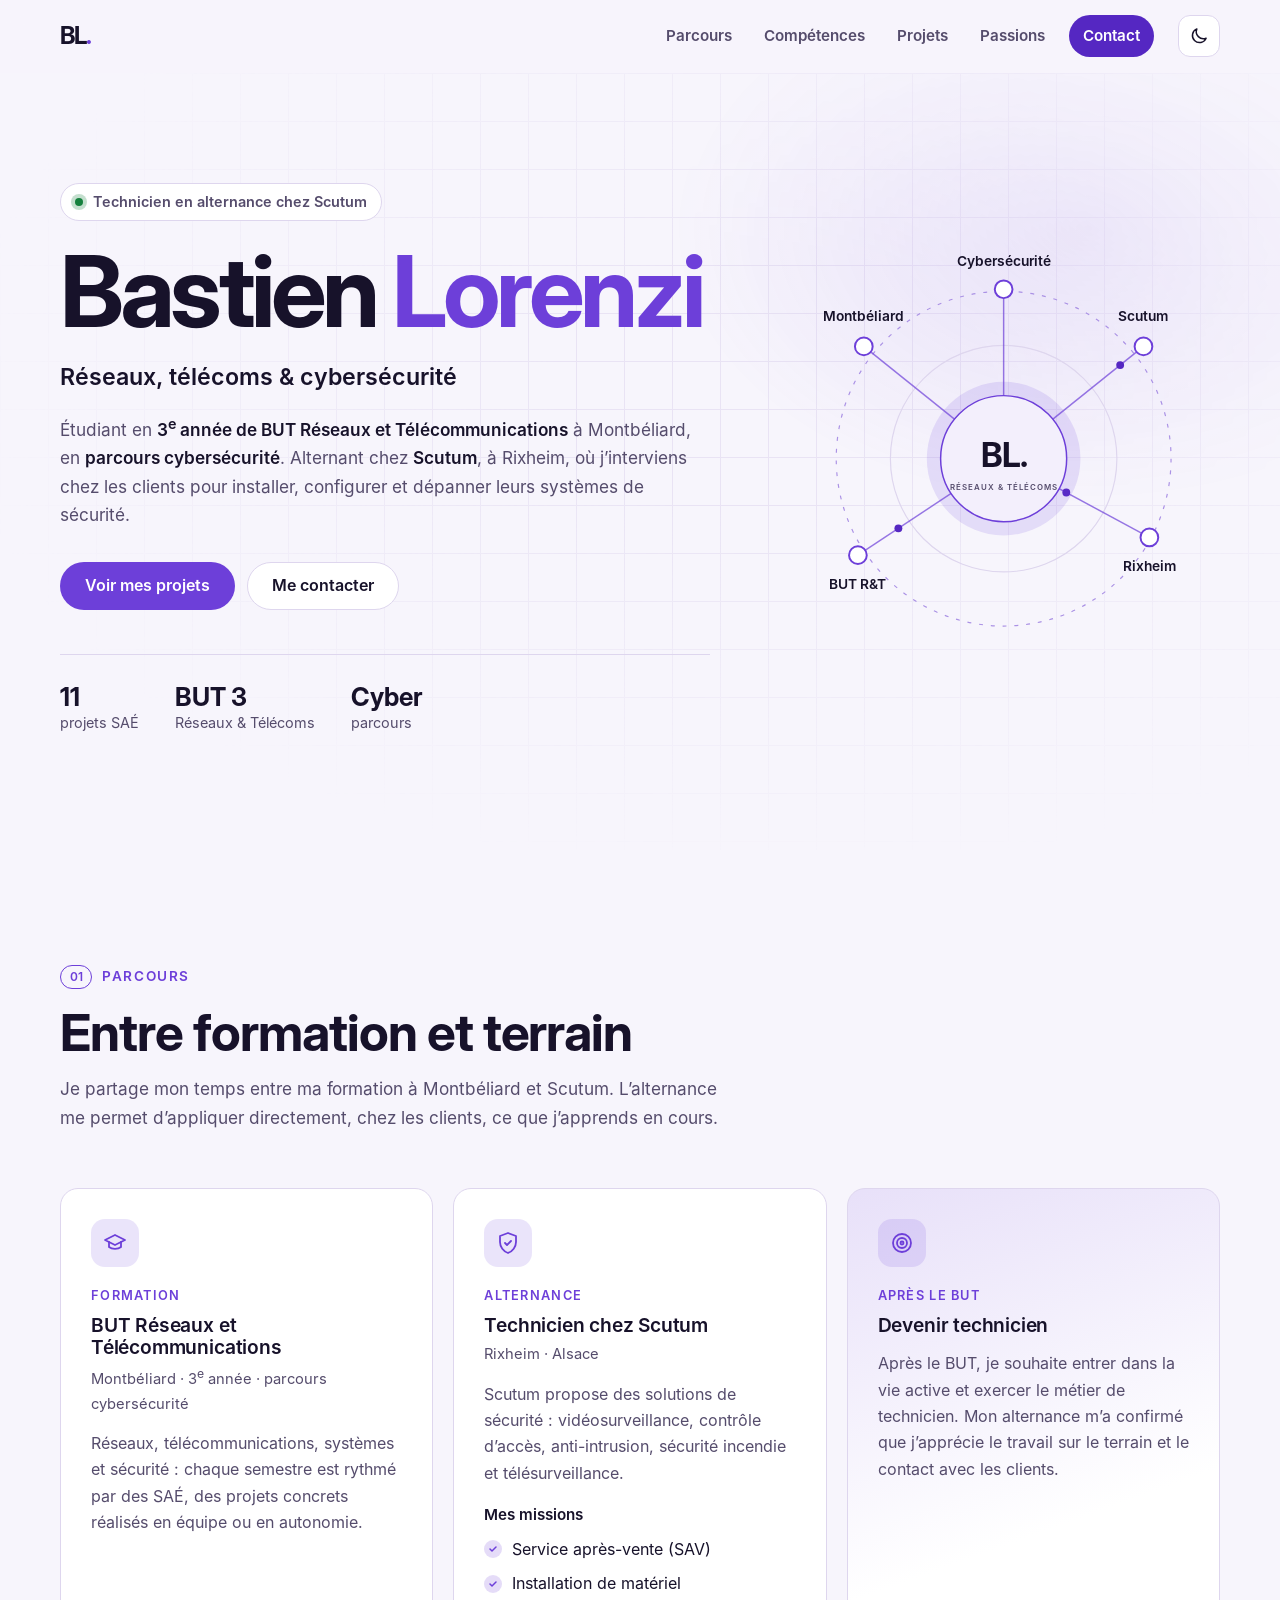
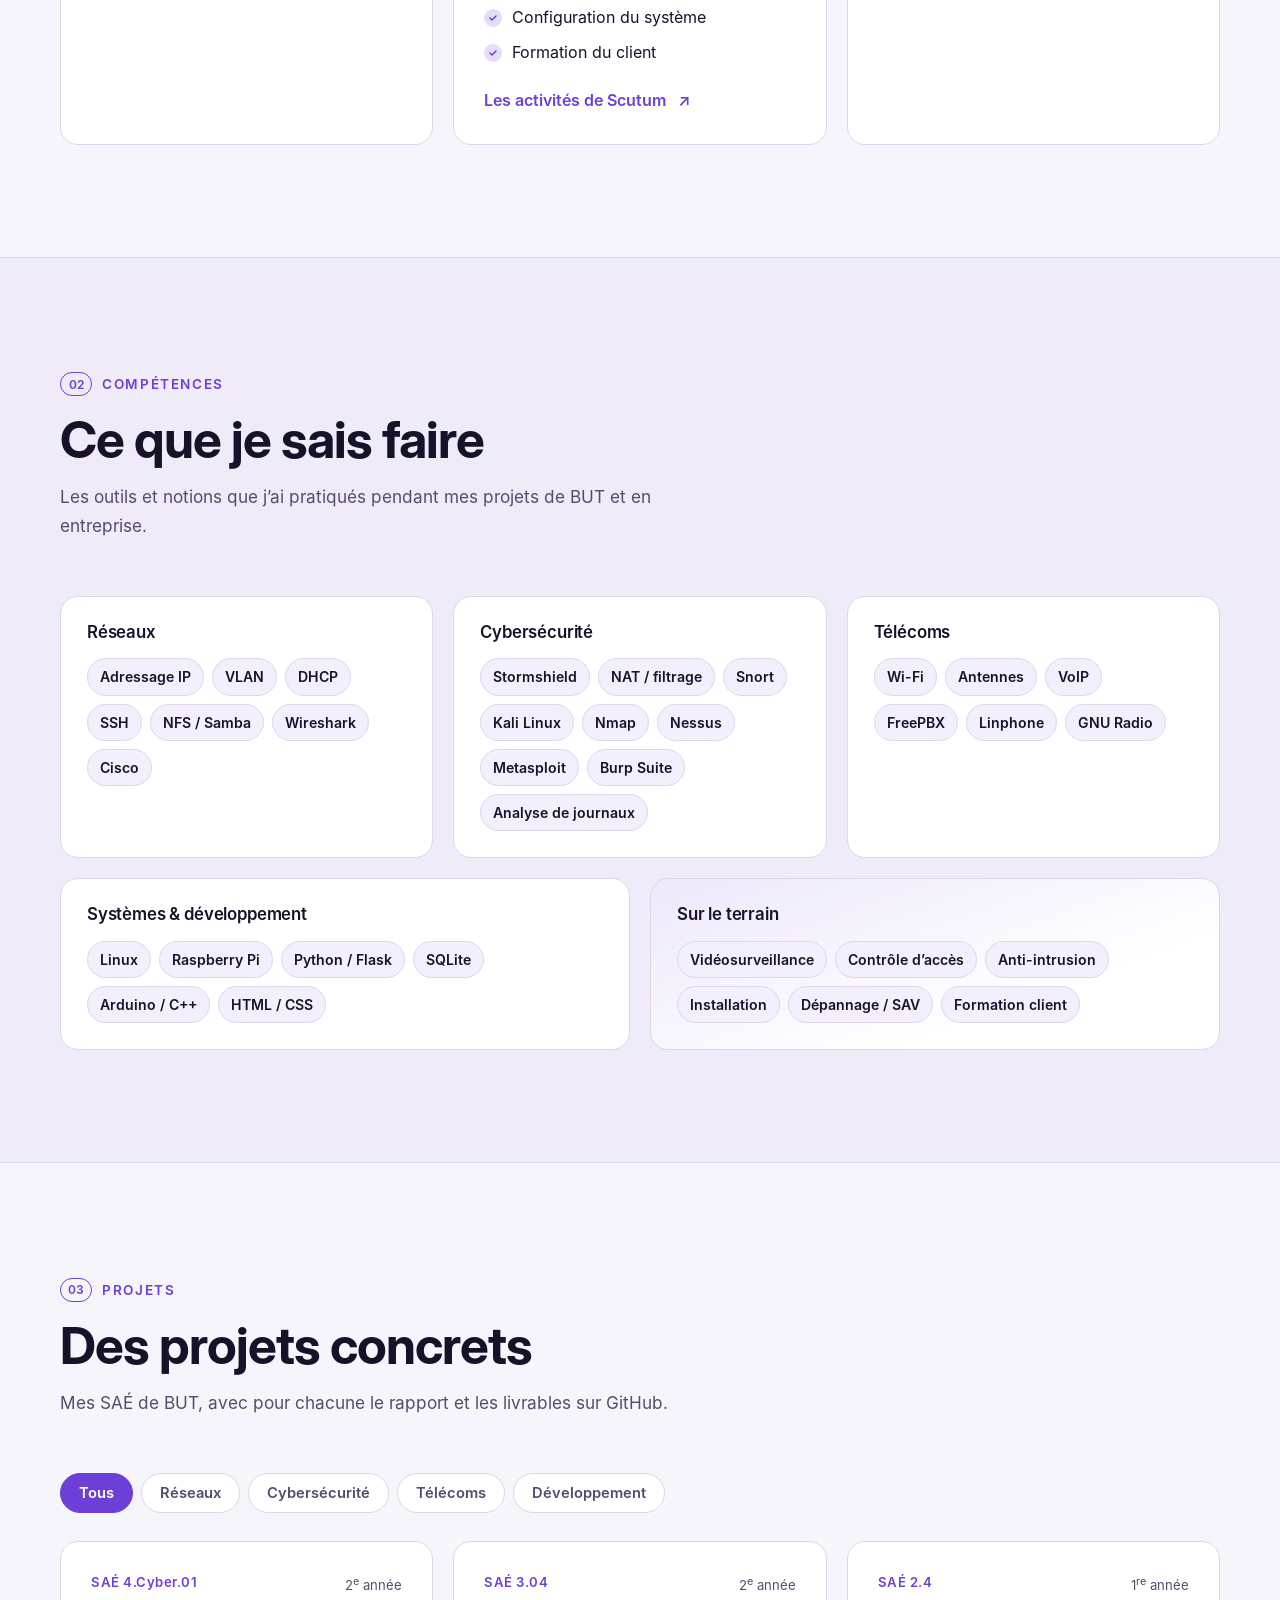
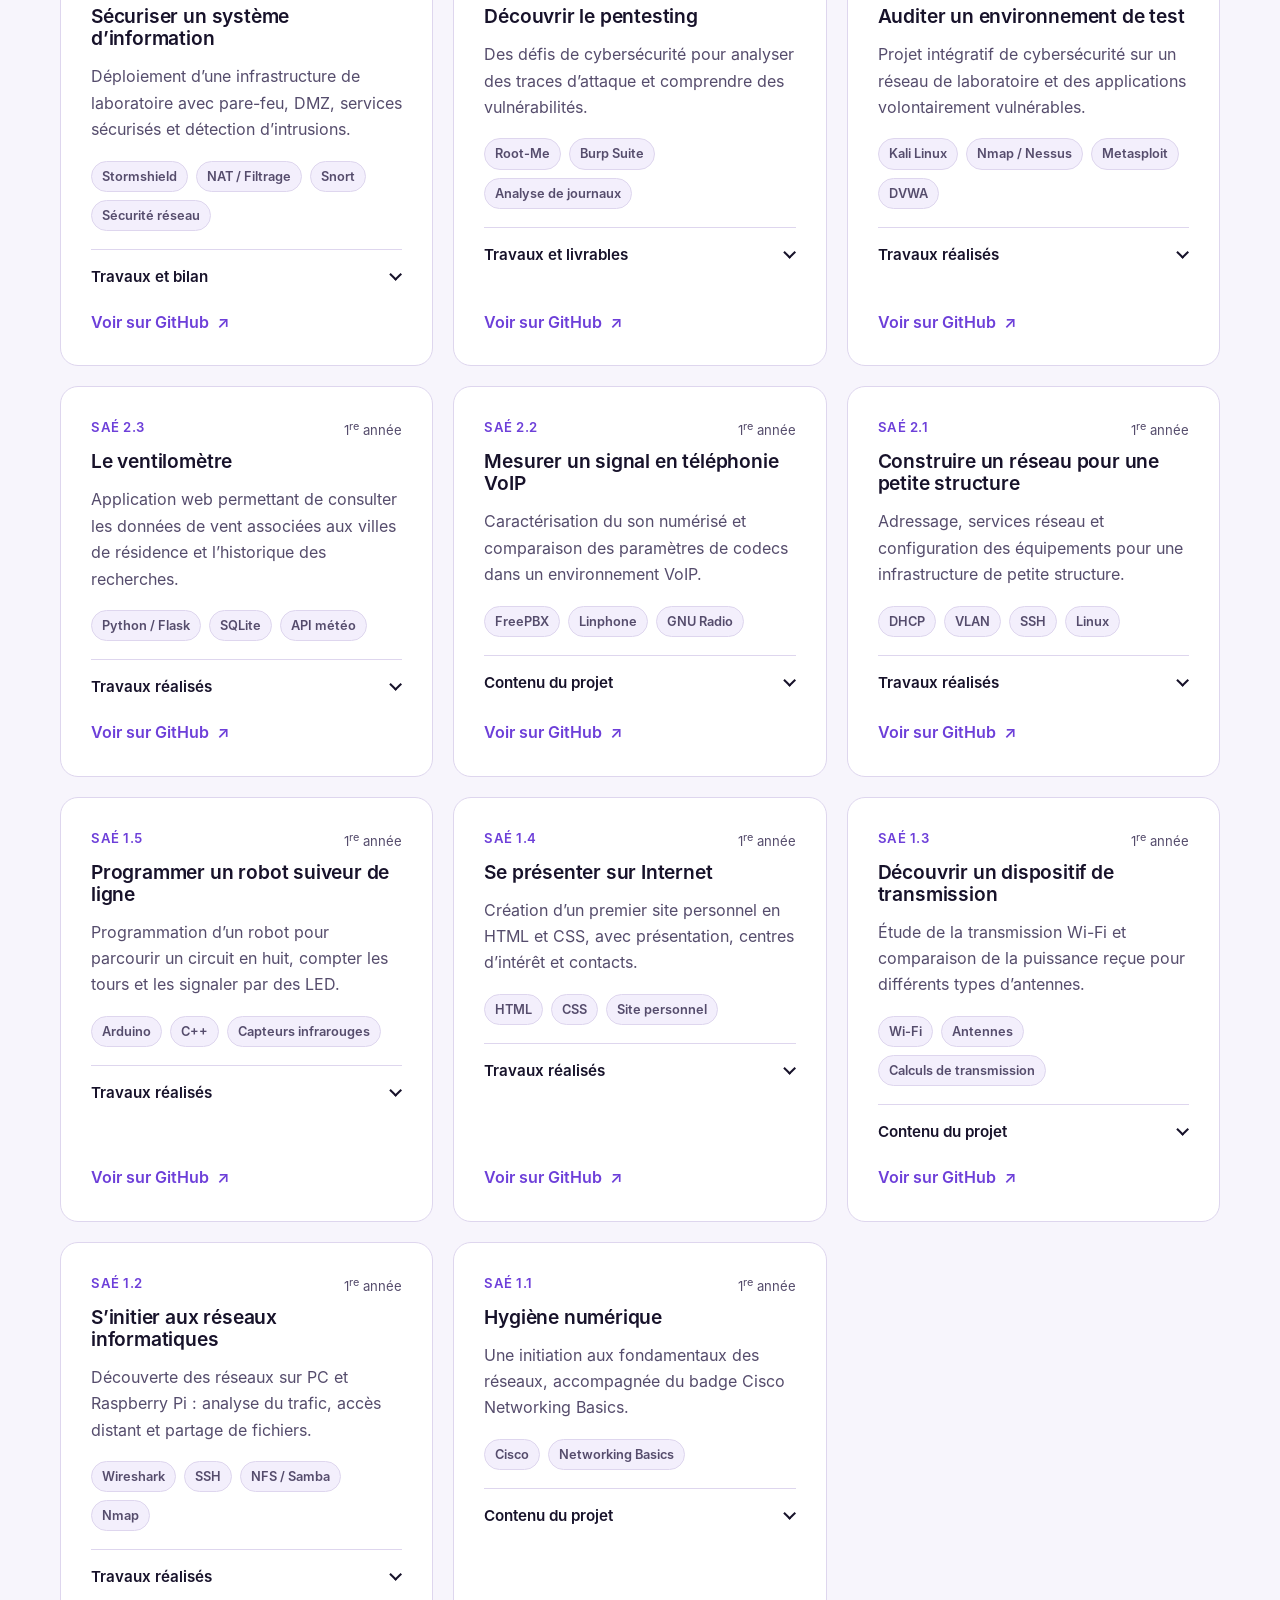
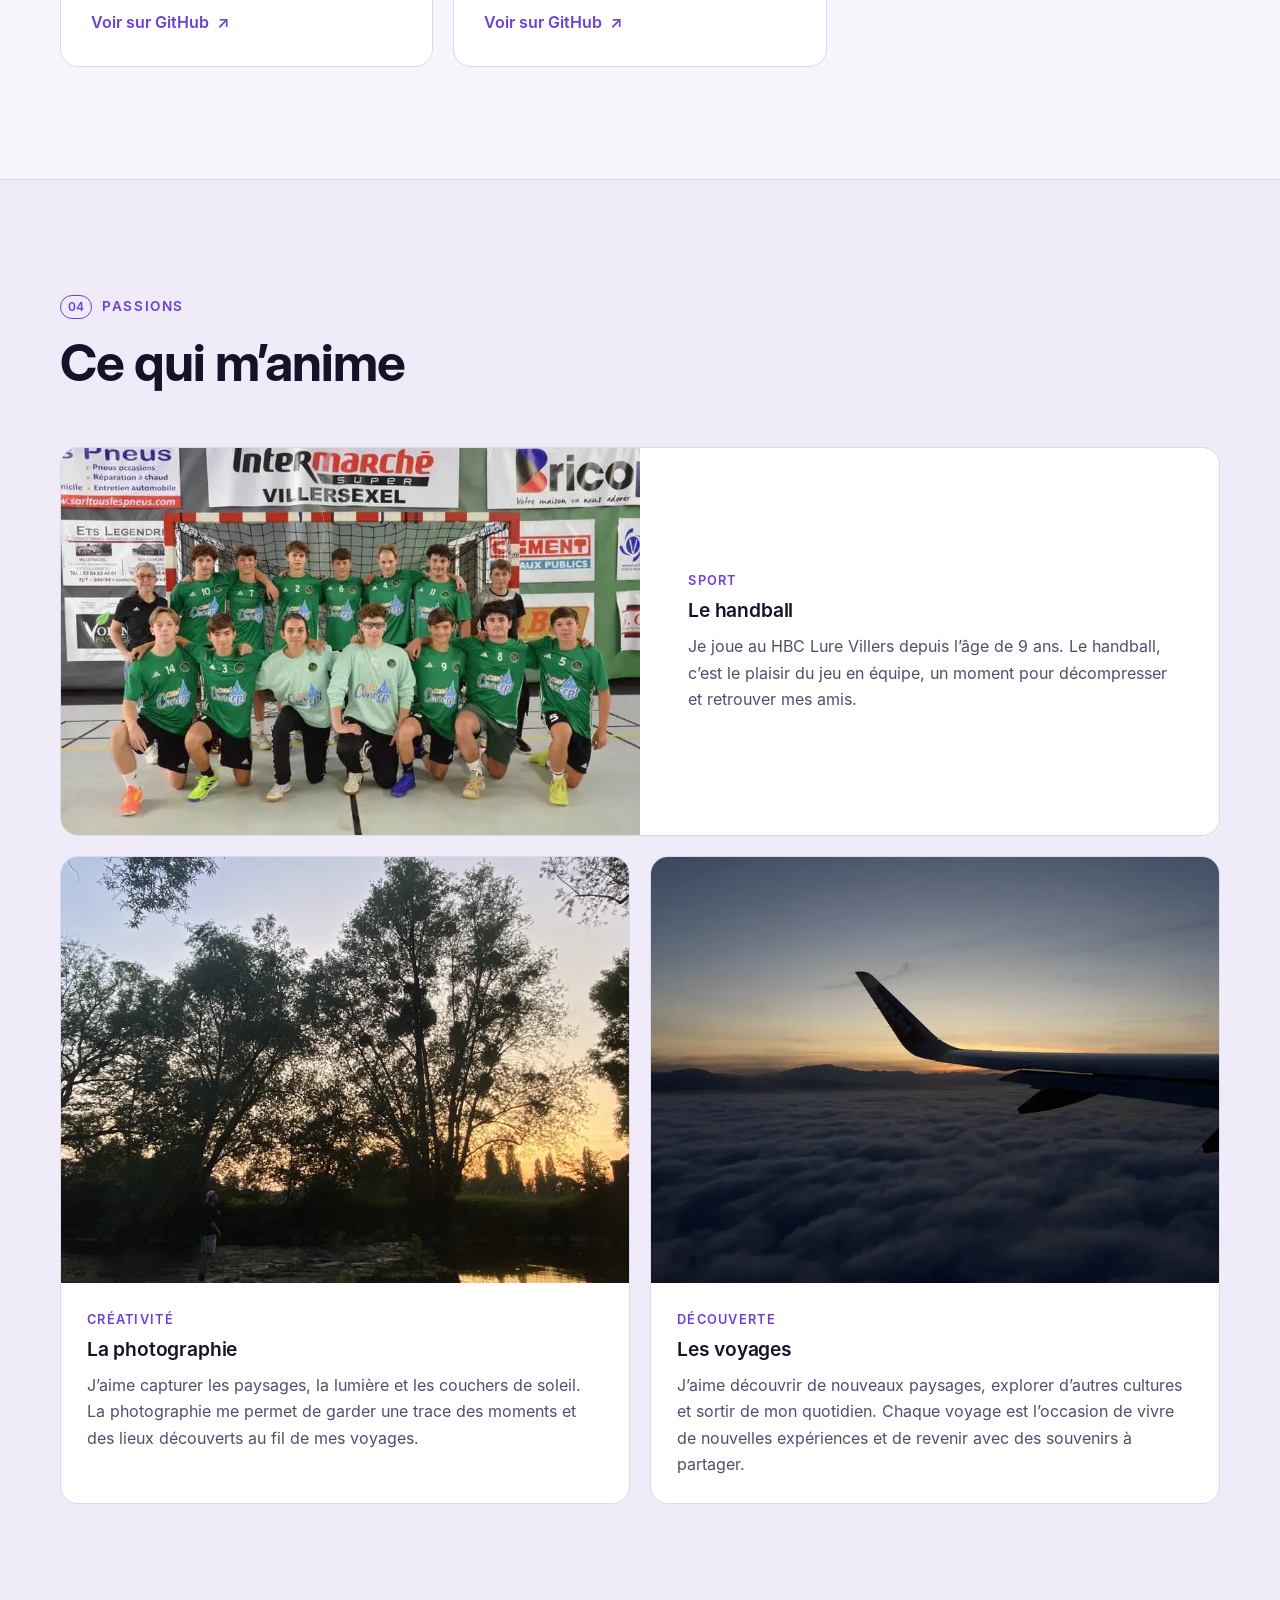
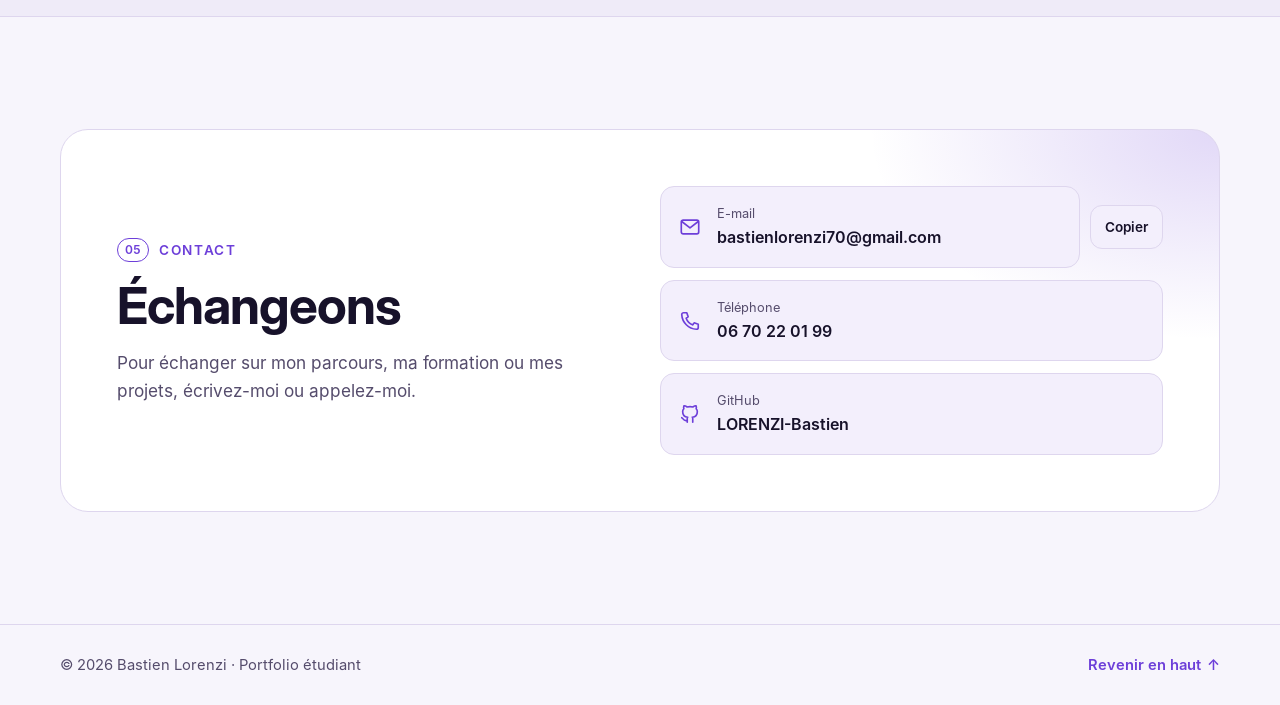
==== index.html @ bcf62199 "Nouvelle version du portfolio Co-Authored-By: Claude Opus 5.5 <noreply@anthropic.com> Claude-Session" ====
<!doctype html>
<html lang="fr" data-theme="dark">
<head>
  <meta charset="utf-8">
  <meta name="viewport" content="width=device-width, initial-scale=1">
  <title>Bastien Lorenzi · Portfolio réseaux, télécoms et cybersécurité</title>
  <meta name="description" content="Bastien Lorenzi, étudiant en 3e année de BUT Réseaux et Télécommunications (parcours cybersécurité) à Montbéliard et technicien en alternance chez Scutum.">
  <meta name="author" content="Bastien Lorenzi">
  <link rel="canonical" href="https://wonderful-chebakia-f83e9d.netlify.app/">
  <meta name="theme-color" content="#0e0b16" media="(prefers-color-scheme: dark)">
  <meta name="theme-color" content="#f7f5fc" media="(prefers-color-scheme: light)">
  <meta name="color-scheme" content="dark light">

  <meta property="og:type" content="profile">
  <meta property="og:locale" content="fr_FR">
  <meta property="og:site_name" content="Bastien Lorenzi">
  <meta property="og:title" content="Bastien Lorenzi · Portfolio réseaux et cybersécurité">
  <meta property="og:description" content="Étudiant en BUT Réseaux et Télécommunications, parcours cybersécurité, et technicien en alternance chez Scutum.">
  <meta property="og:url" content="https://wonderful-chebakia-f83e9d.netlify.app/">
  <meta property="og:image" content="https://wonderful-chebakia-f83e9d.netlify.app/images/og-image.jpg">
  <meta property="og:image:width" content="1200">
  <meta property="og:image:height" content="630">
  <meta property="og:image:alt" content="Bastien Lorenzi, portfolio réseaux et cybersécurité">
  <meta property="profile:first_name" content="Bastien">
  <meta property="profile:last_name" content="Lorenzi">
  <meta name="twitter:card" content="summary_large_image">

  <link rel="icon" href="favicon.svg" type="image/svg+xml">
  <link rel="apple-touch-icon" href="images/apple-touch-icon.png">
  <link rel="manifest" href="site.webmanifest">

  <link rel="preload" href="fonts/inter-regular.woff2" as="font" type="font/woff2" crossorigin>
  <link rel="preload" href="fonts/inter-display-bold.woff2" as="font" type="font/woff2" crossorigin>
  <link rel="stylesheet" href="css/style.css">
  <script src="js/theme.js"></script>
  <script src="js/main.js" defer></script>

  <script type="application/ld+json">
  {
    "@context": "https://schema.org",
    "@type": "Person",
    "name": "Bastien Lorenzi",
    "url": "https://wonderful-chebakia-f83e9d.netlify.app/",
    "image": "https://wonderful-chebakia-f83e9d.netlify.app/images/og-image.jpg",
    "jobTitle": "Technicien en alternance",
    "worksFor": { "@type": "Organization", "name": "Scutum", "url": "https://www.scutum-group.com/" },
    "alumniOf": { "@type": "CollegeOrUniversity", "name": "BUT Réseaux et Télécommunications, Montbéliard" },
    "address": { "@type": "PostalAddress", "addressLocality": "Montbéliard", "addressCountry": "FR" },
    "knowsAbout": ["Réseaux informatiques", "Télécommunications", "Cybersécurité", "Vidéosurveillance", "Contrôle d'accès", "Linux", "Stormshield", "Pentesting"],
    "email": "mailto:bastienlorenzi70@gmail.com",
    "sameAs": ["https://github.com/LORENZI-Bastien"]
  }
  </script>
</head>
<body>
  <a class="skip-link" href="#contenu">Aller au contenu</a>

  <header class="site-header" id="haut">
    <div class="container header-inner">
      <a class="logo" href="#accueil" aria-label="Bastien Lorenzi, retour à l’accueil">BL<span aria-hidden="true">.</span></a>

      <nav class="site-nav" id="menu" aria-label="Navigation principale">
        <ul>
          <li><a href="#parcours">Parcours</a></li>
          <li><a href="#competences">Compétences</a></li>
          <li><a href="#projets">Projets</a></li>
          <li><a href="#passions">Passions</a></li>
          <li><a href="#contact" class="nav-cta">Contact</a></li>
        </ul>
      </nav>

      <div class="header-tools">
        <button class="icon-btn theme-toggle" type="button" aria-label="Activer le thème clair" hidden>
          <svg class="i-sun" viewBox="0 0 24 24" aria-hidden="true"><circle cx="12" cy="12" r="4.5"/><path d="M12 1.5v3M12 19.5v3M4.6 4.6l2.1 2.1M17.3 17.3l2.1 2.1M1.5 12h3M19.5 12h3M4.6 19.4l2.1-2.1M17.3 6.7l2.1-2.1"/></svg>
          <svg class="i-moon" viewBox="0 0 24 24" aria-hidden="true"><path d="M20.5 14.6A8.5 8.5 0 0 1 9.4 3.5a8.5 8.5 0 1 0 11.1 11.1Z"/></svg>
        </button>
        <button class="icon-btn menu-toggle" type="button" aria-controls="menu" aria-expanded="false" hidden>
          <span class="sr-only">Menu</span>
          <span class="burger" aria-hidden="true"></span>
        </button>
      </div>
    </div>
  </header>

  <main id="contenu">
    <!-- ACCUEIL -->
    <section class="hero" id="accueil" aria-labelledby="titre-accueil">
      <div class="container hero-inner">
        <div class="hero-text">
          <p class="status"><span class="dot" aria-hidden="true"></span> Technicien en alternance chez Scutum</p>
          <h1 id="titre-accueil">Bastien <span class="accent">Lorenzi</span></h1>
          <p class="hero-role">Réseaux, télécoms &amp; cybersécurité</p>
          <p class="hero-lead">
            Étudiant en <strong>3<sup>e</sup> année de BUT Réseaux et Télécommunications</strong> à Montbéliard,
            en <strong>parcours cybersécurité</strong>. Alternant chez <strong>Scutum</strong>, à Rixheim,
            où j’interviens chez les clients pour installer, configurer et dépanner leurs systèmes de sécurité.
          </p>
          <div class="hero-actions">
            <a class="btn btn-primary" href="#projets">Voir mes projets</a>
            <a class="btn btn-ghost" href="#contact">Me contacter</a>
          </div>
          <ul class="hero-facts" aria-label="En bref">
            <li><strong>11</strong><span>projets SAÉ</span></li>
            <li><strong>BUT 3</strong><span>Réseaux &amp; Télécoms</span></li>
            <li><strong>Cyber</strong><span>parcours</span></li>
          </ul>
        </div>

        <div class="hero-visual">
          <svg class="network" viewBox="0 0 440 440" role="img" aria-labelledby="reseau-titre reseau-desc">
            <title id="reseau-titre">Un parcours entre formation et entreprise</title>
            <desc id="reseau-desc">Bastien Lorenzi au centre d’un réseau reliant sa formation BUT R&amp;T à Montbéliard, la cybersécurité et son alternance chez Scutum à Rixheim.</desc>
            <circle class="ring ring-outer" cx="220" cy="220" r="170"/>
            <circle class="ring" cx="220" cy="220" r="115"/>
            <g class="links">
              <path d="M220 220 78 106"/><path d="M220 220 362 106"/><path d="M220 220 368 300"/><path d="M220 220 72 318"/><path d="M220 220 220 48"/>
            </g>
            <g class="packets" aria-hidden="true">
              <circle r="4"><animateMotion dur="3.2s" repeatCount="indefinite" path="M78 106 220 220"/></circle>
              <circle r="4"><animateMotion dur="2.6s" repeatCount="indefinite" path="M220 220 362 106"/></circle>
              <circle r="4"><animateMotion dur="3.8s" repeatCount="indefinite" path="M368 300 220 220"/></circle>
              <circle r="4"><animateMotion dur="3s" repeatCount="indefinite" path="M220 220 72 318"/></circle>
              <circle r="4"><animateMotion dur="2.4s" repeatCount="indefinite" path="M220 48 220 220"/></circle>
            </g>
            <circle class="core-halo" cx="220" cy="220" r="78"/>
            <circle class="core" cx="220" cy="220" r="64"/>
            <text class="core-title" x="220" y="228" text-anchor="middle">BL.</text>
            <text class="core-sub" x="220" y="252" text-anchor="middle">RÉSEAUX &amp; TÉLÉCOMS</text>
            <g class="nodes">
              <circle cx="78" cy="106" r="9"/><circle cx="362" cy="106" r="9"/><circle cx="368" cy="300" r="9"/><circle cx="72" cy="318" r="9"/><circle cx="220" cy="48" r="9"/>
            </g>
            <g class="labels">
              <text x="78" y="80" text-anchor="middle">Montbéliard</text>
              <text x="362" y="80" text-anchor="middle">Scutum</text>
              <text x="368" y="334" text-anchor="middle">Rixheim</text>
              <text x="72" y="352" text-anchor="middle">BUT R&amp;T</text>
              <text x="220" y="24" text-anchor="middle">Cybersécurité</text>
            </g>
          </svg>
        </div>
      </div>
    </section>

    <!-- PARCOURS -->
    <section class="section" id="parcours" aria-labelledby="titre-parcours">
      <div class="container">
        <header class="section-head reveal">
          <p class="eyebrow"><span>01</span> Parcours</p>
          <h2 id="titre-parcours">Entre formation et terrain</h2>
          <p class="section-intro">Je partage mon temps entre ma formation à Montbéliard et Scutum. L’alternance me permet d’appliquer directement, chez les clients, ce que j’apprends en cours.</p>
        </header>

        <div class="journey">
          <article class="card journey-card reveal">
            <div class="card-icon" aria-hidden="true">
              <svg viewBox="0 0 24 24"><path d="M2 9 12 4l10 5-10 5L2 9Z"/><path d="M6 11v5c3 2.5 9 2.5 12 0v-5"/></svg>
            </div>
            <p class="card-kicker">Formation</p>
            <h3>BUT Réseaux et Télécommunications</h3>
            <p class="card-meta">Montbéliard · 3<sup>e</sup> année · parcours cybersécurité</p>
            <p>Réseaux, télécommunications, systèmes et sécurité : chaque semestre est rythmé par des SAÉ, des projets concrets réalisés en équipe ou en autonomie.</p>
          </article>

          <article class="card journey-card reveal">
            <div class="card-icon" aria-hidden="true">
              <svg viewBox="0 0 24 24"><path d="M12 2 4 5v6c0 5 3.4 9.4 8 11 4.6-1.6 8-6 8-11V5l-8-3Z"/><path d="m9 12 2 2 4-4"/></svg>
            </div>
            <p class="card-kicker">Alternance</p>
            <h3>Technicien chez Scutum</h3>
            <p class="card-meta">Rixheim · Alsace</p>
            <p>Scutum propose des solutions de sécurité : vidéosurveillance, contrôle d’accès, anti-intrusion, sécurité incendie et télésurveillance.</p>
            <h4>Mes missions</h4>
            <ul class="check-list">
              <li>Service après-vente (SAV)</li>
              <li>Installation de matériel</li>
              <li>Configuration du système</li>
              <li>Formation du client</li>
            </ul>
            <a class="text-link" href="https://www.scutum-group.com/fr/protection-des-infrastructures" target="_blank" rel="noopener noreferrer">Les activités de Scutum<span class="sr-only"> (nouvel onglet)</span> <span aria-hidden="true">↗</span></a>
          </article>

          <article class="card journey-card journey-goal reveal">
            <div class="card-icon" aria-hidden="true">
              <svg viewBox="0 0 24 24"><circle cx="12" cy="12" r="9"/><circle cx="12" cy="12" r="5"/><circle cx="12" cy="12" r="1.5"/></svg>
            </div>
            <p class="card-kicker">Après le BUT</p>
            <h3>Devenir technicien</h3>
            <p>Après le BUT, je souhaite entrer dans la vie active et exercer le métier de technicien. Mon alternance m’a confirmé que j’apprécie le travail sur le terrain et le contact avec les clients.</p>
          </article>
        </div>
      </div>
    </section>

    <!-- COMPÉTENCES -->
    <section class="section section-alt" id="competences" aria-labelledby="titre-competences">
      <div class="container">
        <header class="section-head reveal">
          <p class="eyebrow"><span>02</span> Compétences</p>
          <h2 id="titre-competences">Ce que je sais faire</h2>
          <p class="section-intro">Les outils et notions que j’ai pratiqués pendant mes projets de BUT et en entreprise.</p>
        </header>

        <div class="skills">
          <article class="skill-group reveal">
            <h3>Réseaux</h3>
            <ul class="chips">
              <li>Adressage IP</li><li>VLAN</li><li>DHCP</li><li>SSH</li><li>NFS / Samba</li><li>Wireshark</li><li>Cisco</li>
            </ul>
          </article>
          <article class="skill-group reveal">
            <h3>Cybersécurité</h3>
            <ul class="chips">
              <li>Stormshield</li><li>NAT / filtrage</li><li>Snort</li><li>Kali Linux</li><li>Nmap</li><li>Nessus</li><li>Metasploit</li><li>Burp Suite</li><li>Analyse de journaux</li>
            </ul>
          </article>
          <article class="skill-group reveal">
            <h3>Télécoms</h3>
            <ul class="chips">
              <li>Wi-Fi</li><li>Antennes</li><li>VoIP</li><li>FreePBX</li><li>Linphone</li><li>GNU Radio</li>
            </ul>
          </article>
          <article class="skill-group reveal">
            <h3>Systèmes &amp; développement</h3>
            <ul class="chips">
              <li>Linux</li><li>Raspberry Pi</li><li>Python / Flask</li><li>SQLite</li><li>Arduino / C++</li><li>HTML / CSS</li>
            </ul>
          </article>
          <article class="skill-group skill-field reveal">
            <h3>Sur le terrain</h3>
            <ul class="chips">
              <li>Vidéosurveillance</li><li>Contrôle d’accès</li><li>Anti-intrusion</li><li>Installation</li><li>Dépannage / SAV</li><li>Formation client</li>
            </ul>
          </article>
        </div>
      </div>
    </section>

    <!-- PROJETS -->
    <section class="section" id="projets" aria-labelledby="titre-projets">
      <div class="container">
        <header class="section-head reveal">
          <p class="eyebrow"><span>03</span> Projets</p>
          <h2 id="titre-projets">Des projets concrets</h2>
          <p class="section-intro">Mes SAÉ de BUT, avec pour chacune le rapport et les livrables sur GitHub.</p>
        </header>

        <div class="filters" role="group" aria-label="Filtrer les projets" hidden>
          <button type="button" class="filter is-active" data-filter="all" aria-pressed="true">Tous</button>
          <button type="button" class="filter" data-filter="reseau" aria-pressed="false">Réseaux</button>
          <button type="button" class="filter" data-filter="cyber" aria-pressed="false">Cybersécurité</button>
          <button type="button" class="filter" data-filter="telecom" aria-pressed="false">Télécoms</button>
          <button type="button" class="filter" data-filter="dev" aria-pressed="false">Développement</button>
        </div>
        <p class="sr-only" aria-live="polite" id="filter-status"></p>

        <ul class="projects" id="liste-projets">
          <li class="project reveal" data-cat="cyber">
            <article class="card project-card">
              <p class="project-code">SAÉ 4.Cyber.01 <span>2<sup>e</sup> année</span></p>
              <h3>Sécuriser un système d’information</h3>
              <p>Déploiement d’une infrastructure de laboratoire avec pare-feu, DMZ, services sécurisés et détection d’intrusions.</p>
              <ul class="chips chips-sm" aria-label="Outils"><li>Stormshield</li><li>NAT / Filtrage</li><li>Snort</li><li>Sécurité réseau</li></ul>
              <details>
                <summary>Travaux et bilan</summary>
                <div class="details-body">
                  <p>Configuration des pare-feu et des services HTTP/HTTPS et FTP/FTPS, détection d’intrusions, scans de vulnérabilités et exercices de sécurité Wi-Fi et Man-in-the-Middle dans un environnement de test.</p>
                  <p>Le projet comprend aussi une étude de l’authentification par certificat et du SSO. La supervision et les VPN SSL/IPsec sont restés partiellement réalisés.</p>
                </div>
              </details>
              <a class="repo-link" href="https://github.com/LORENZI-Bastien/SAE-4.Cyber.01-Securiser-SI" target="_blank" rel="noopener noreferrer">Voir sur GitHub<span class="sr-only"> : Sécuriser un système d’information (nouvel onglet)</span></a>
            </article>
          </li>

          <li class="project reveal" data-cat="cyber">
            <article class="card project-card">
              <p class="project-code">SAÉ 3.04 <span>2<sup>e</sup> année</span></p>
              <h3>Découvrir le pentesting</h3>
              <p>Des défis de cybersécurité pour analyser des traces d’attaque et comprendre des vulnérabilités.</p>
              <ul class="chips chips-sm" aria-label="Outils"><li>Root-Me</li><li>Burp Suite</li><li>Analyse de journaux</li></ul>
              <details>
                <summary>Travaux et livrables</summary>
                <div class="details-body">
                  <p>Pour cette SAÉ, j’ai réalisé des challenges et rédigé un compte rendu de dix d’entre eux. C’était ma première expérience sur Root-Me.</p>
                  <h4>Analyse de journaux</h4>
                  <p>Journaux Windows EVTX, Syslog Linux et logs Nginx : repérer des événements suspects et reconstituer les actions observées.</p>
                  <h4>Vulnérabilités</h4>
                  <p>Recherche autour des référentiels CWE, CVE, CPE, CVSS et MITRE ATT&amp;CK.</p>
                  <h4>Mise en pratique</h4>
                  <p>Déchiffrement avec Gpg4win et manipulation de requêtes HTTP avec Burp Suite dans un challenge Root-Me.</p>
                  <p>Pour chaque défi, j’ai décrit l’objectif, la méthode, les résultats et les notions utilisées. Le projet comprend un rapport et des vidéos de présentation.</p>
                </div>
              </details>
              <a class="repo-link" href="https://github.com/LORENZI-Bastien/SAE-3.04-Pentesting" target="_blank" rel="noopener noreferrer">Voir sur GitHub<span class="sr-only"> : Découvrir le pentesting (nouvel onglet)</span></a>
            </article>
          </li>

          <li class="project reveal" data-cat="cyber reseau">
            <article class="card project-card">
              <p class="project-code">SAÉ 2.4 <span>1<sup>re</sup> année</span></p>
              <h3>Auditer un environnement de test</h3>
              <p>Projet intégratif de cybersécurité sur un réseau de laboratoire et des applications volontairement vulnérables.</p>
              <ul class="chips chips-sm" aria-label="Outils"><li>Kali Linux</li><li>Nmap / Nessus</li><li>Metasploit</li><li>DVWA</li></ul>
              <details>
                <summary>Travaux réalisés</summary>
                <div class="details-body">
                  <p>Cartographie des services, recherche de vulnérabilités et exercices d’analyse réseau et de sécurité web. Certaines tentatives d’exploitation n’ont pas abouti, comme indiqué dans les comptes rendus.</p>
                </div>
              </details>
              <a class="repo-link" href="https://github.com/LORENZI-Bastien/SAE-2.4-Projet-integratif" target="_blank" rel="noopener noreferrer">Voir sur GitHub<span class="sr-only"> : Auditer un environnement de test (nouvel onglet)</span></a>
            </article>
          </li>

          <li class="project reveal" data-cat="dev">
            <article class="card project-card">
              <p class="project-code">SAÉ 2.3 <span>1<sup>re</sup> année</span></p>
              <h3>Le ventilomètre</h3>
              <p>Application web permettant de consulter les données de vent associées aux villes de résidence et l’historique des recherches.</p>
              <ul class="chips chips-sm" aria-label="Outils"><li>Python / Flask</li><li>SQLite</li><li>API météo</li></ul>
              <details>
                <summary>Travaux réalisés</summary>
                <div class="details-body">
                  <p>Collecte des données météo, import de données, recherche dans l’interface et calcul du vent médian collectif.</p>
                </div>
              </details>
              <a class="repo-link" href="https://github.com/LORENZI-Bastien/SAE-2.3-Ventilometre" target="_blank" rel="noopener noreferrer">Voir sur GitHub<span class="sr-only"> : Le ventilomètre (nouvel onglet)</span></a>
            </article>
          </li>

          <li class="project reveal" data-cat="telecom">
            <article class="card project-card">
              <p class="project-code">SAÉ 2.2 <span>1<sup>re</sup> année</span></p>
              <h3>Mesurer un signal en téléphonie VoIP</h3>
              <p>Caractérisation du son numérisé et comparaison des paramètres de codecs dans un environnement VoIP.</p>
              <ul class="chips chips-sm" aria-label="Outils"><li>FreePBX</li><li>Linphone</li><li>GNU Radio</li></ul>
              <details>
                <summary>Contenu du projet</summary>
                <div class="details-body">
                  <p>Configuration d’un environnement VoIP, étude de la latence, de l’échantillonnage, de la bande passante et du rapport signal/bruit. Le rapport présente également une comparaison de la qualité d’écoute.</p>
                </div>
              </details>
              <a class="repo-link" href="https://github.com/LORENZI-Bastien/SAE-2.2-Mesure-de-signaux" target="_blank" rel="noopener noreferrer">Voir sur GitHub<span class="sr-only"> : Mesurer un signal en téléphonie VoIP (nouvel onglet)</span></a>
            </article>
          </li>

          <li class="project reveal" data-cat="reseau">
            <article class="card project-card">
              <p class="project-code">SAÉ 2.1 <span>1<sup>re</sup> année</span></p>
              <h3>Construire un réseau pour une petite structure</h3>
              <p>Adressage, services réseau et configuration des équipements pour une infrastructure de petite structure.</p>
              <ul class="chips chips-sm" aria-label="Outils"><li>DHCP</li><li>VLAN</li><li>SSH</li><li>Linux</li></ul>
              <details>
                <summary>Travaux réalisés</summary>
                <div class="details-body">
                  <p>Plan d’adressage, simulation DHCP, services de déploiement et de partage, segmentation VLAN et vérifications des configurations.</p>
                </div>
              </details>
              <a class="repo-link" href="https://github.com/LORENZI-Bastien/SAE-2.1-Infrastructure-reseau" target="_blank" rel="noopener noreferrer">Voir sur GitHub<span class="sr-only"> : Construire un réseau pour une petite structure (nouvel onglet)</span></a>
            </article>
          </li>

          <li class="project reveal" data-cat="dev">
            <article class="card project-card">
              <p class="project-code">SAÉ 1.5 <span>1<sup>re</sup> année</span></p>
              <h3>Programmer un robot suiveur de ligne</h3>
              <p>Programmation d’un robot pour parcourir un circuit en huit, compter les tours et les signaler par des LED.</p>
              <ul class="chips chips-sm" aria-label="Outils"><li>Arduino</li><li>C++</li><li>Capteurs infrarouges</li></ul>
              <details>
                <summary>Travaux réalisés</summary>
                <div class="details-body">
                  <p>Lecture des capteurs, commande des moteurs et changement de couleur des LED selon l’avancement du parcours.</p>
                </div>
              </details>
              <a class="repo-link" href="https://github.com/LORENZI-Bastien/SAE-1.5-Robot-suiveur-de-ligne" target="_blank" rel="noopener noreferrer">Voir sur GitHub<span class="sr-only"> : Programmer un robot suiveur de ligne (nouvel onglet)</span></a>
            </article>
          </li>

          <li class="project reveal" data-cat="dev">
            <article class="card project-card">
              <p class="project-code">SAÉ 1.4 <span>1<sup>re</sup> année</span></p>
              <h3>Se présenter sur Internet</h3>
              <p>Création d’un premier site personnel en HTML et CSS, avec présentation, centres d’intérêt et contacts.</p>
              <ul class="chips chips-sm" aria-label="Outils"><li>HTML</li><li>CSS</li><li>Site personnel</li></ul>
              <details>
                <summary>Travaux réalisés</summary>
                <div class="details-body">
                  <p>Pages de présentation, navigation, mise en page et intégration de photographies.</p>
                </div>
              </details>
              <a class="repo-link" href="https://github.com/LORENZI-Bastien/SAE-1.4-Site-web" target="_blank" rel="noopener noreferrer">Voir sur GitHub<span class="sr-only"> : Se présenter sur Internet (nouvel onglet)</span></a>
            </article>
          </li>

          <li class="project reveal" data-cat="telecom">
            <article class="card project-card">
              <p class="project-code">SAÉ 1.3 <span>1<sup>re</sup> année</span></p>
              <h3>Découvrir un dispositif de transmission</h3>
              <p>Étude de la transmission Wi-Fi et comparaison de la puissance reçue pour différents types d’antennes.</p>
              <ul class="chips chips-sm" aria-label="Outils"><li>Wi-Fi</li><li>Antennes</li><li>Calculs de transmission</li></ul>
              <details>
                <summary>Contenu du projet</summary>
                <div class="details-body">
                  <p>Mise en place du réseau Wi-Fi et comparaison des calculs de puissance reçue selon la distance et les gains d’antenne.</p>
                </div>
              </details>
              <a class="repo-link" href="https://github.com/LORENZI-Bastien/SAE-1.3-Dispositif-transmission" target="_blank" rel="noopener noreferrer">Voir sur GitHub<span class="sr-only"> : Découvrir un dispositif de transmission (nouvel onglet)</span></a>
            </article>
          </li>

          <li class="project reveal" data-cat="reseau">
            <article class="card project-card">
              <p class="project-code">SAÉ 1.2 <span>1<sup>re</sup> année</span></p>
              <h3>S’initier aux réseaux informatiques</h3>
              <p>Découverte des réseaux sur PC et Raspberry Pi : analyse du trafic, accès distant et partage de fichiers.</p>
              <ul class="chips chips-sm" aria-label="Outils"><li>Wireshark</li><li>SSH</li><li>NFS / Samba</li><li>Nmap</li></ul>
              <details>
                <summary>Travaux réalisés</summary>
                <div class="details-body">
                  <p>Identification des adresses IP et MAC, observation des échanges réseau, connexion SSH et mise en place de partages.</p>
                </div>
              </details>
              <a class="repo-link" href="https://github.com/LORENZI-Bastien/SAE-1.2-Reseaux-informatiques" target="_blank" rel="noopener noreferrer">Voir sur GitHub<span class="sr-only"> : S’initier aux réseaux informatiques (nouvel onglet)</span></a>
            </article>
          </li>

          <li class="project reveal" data-cat="reseau cyber">
            <article class="card project-card">
              <p class="project-code">SAÉ 1.1 <span>1<sup>re</sup> année</span></p>
              <h3>Hygiène numérique</h3>
              <p>Une initiation aux fondamentaux des réseaux, accompagnée du badge Cisco Networking Basics.</p>
              <ul class="chips chips-sm" aria-label="Outils"><li>Cisco</li><li>Networking Basics</li></ul>
              <details>
                <summary>Contenu du projet</summary>
                <div class="details-body">
                  <p>Badge Cisco Networking Basics obtenu dans le cadre de ma première année.</p>
                </div>
              </details>
              <a class="repo-link" href="https://github.com/LORENZI-Bastien/SAE-1.1-Hygiene-numerique" target="_blank" rel="noopener noreferrer">Voir sur GitHub<span class="sr-only"> : Hygiène numérique (nouvel onglet)</span></a>
            </article>
          </li>
        </ul>
      </div>
    </section>

    <!-- PASSIONS -->
    <section class="section section-alt" id="passions" aria-labelledby="titre-passions">
      <div class="container">
        <header class="section-head reveal">
          <p class="eyebrow"><span>04</span> Passions</p>
          <h2 id="titre-passions">Ce qui m’anime</h2>
        </header>

        <div class="passions">
          <article class="passion passion-wide reveal">
            <picture>
              <source type="image/webp" srcset="images/handball-480.webp 480w, images/handball-820.webp 820w" sizes="(max-width: 860px) 100vw, 640px">
              <img src="images/handball-820.jpg" srcset="images/handball-480.jpg 480w, images/handball-820.jpg 820w" sizes="(max-width: 860px) 100vw, 640px" width="820" height="547" loading="lazy" decoding="async" alt="Photo d’équipe de handball au HBC Lure Villers">
            </picture>
            <div class="passion-body">
              <p class="card-kicker">Sport</p>
              <h3>Le handball</h3>
              <p>Je joue au HBC Lure Villers depuis l’âge de 9 ans. Le handball, c’est le plaisir du jeu en équipe, un moment pour décompresser et retrouver mes amis.</p>
            </div>
          </article>

          <article class="passion reveal">
            <picture>
              <source type="image/webp" srcset="images/paysage-480.webp 480w, images/paysage-800.webp 800w" sizes="(max-width: 600px) 100vw, (max-width: 1100px) 50vw, 540px">
              <img src="images/paysage-800.jpg" srcset="images/paysage-480.jpg 480w, images/paysage-800.jpg 800w" sizes="(max-width: 600px) 100vw, (max-width: 1100px) 50vw, 540px" width="800" height="600" loading="lazy" decoding="async" alt="Coucher de soleil au bord de l’eau, encadré par les arbres">
            </picture>
            <div class="passion-body">
              <p class="card-kicker">Créativité</p>
              <h3>La photographie</h3>
              <p>J’aime capturer les paysages, la lumière et les couchers de soleil. La photographie me permet de garder une trace des moments et des lieux découverts au fil de mes voyages.</p>
            </div>
          </article>

          <article class="passion reveal">
            <picture>
              <source type="image/webp" srcset="images/voyage-480.webp 480w, images/voyage-800.webp 800w" sizes="(max-width: 600px) 100vw, (max-width: 1100px) 50vw, 540px">
              <img src="images/voyage-800.jpg" srcset="images/voyage-480.jpg 480w, images/voyage-800.jpg 800w" sizes="(max-width: 600px) 100vw, (max-width: 1100px) 50vw, 540px" width="800" height="600" loading="lazy" decoding="async" alt="Vue sur les nuages et le soleil couchant depuis un avion">
            </picture>
            <div class="passion-body">
              <p class="card-kicker">Découverte</p>
              <h3>Les voyages</h3>
              <p>J’aime découvrir de nouveaux paysages, explorer d’autres cultures et sortir de mon quotidien. Chaque voyage est l’occasion de vivre de nouvelles expériences et de revenir avec des souvenirs à partager.</p>
            </div>
          </article>
        </div>
      </div>
    </section>

    <!-- CONTACT -->
    <section class="section contact" id="contact" aria-labelledby="titre-contact">
      <div class="container">
        <div class="contact-box reveal">
          <header class="section-head">
            <p class="eyebrow"><span>05</span> Contact</p>
            <h2 id="titre-contact">Échangeons</h2>
            <p class="section-intro">Pour échanger sur mon parcours, ma formation ou mes projets, écrivez-moi ou appelez-moi.</p>
          </header>

          <ul class="contact-list">
            <li>
              <a class="contact-item" href="mailto:bastienlorenzi70@gmail.com">
                <svg viewBox="0 0 24 24" aria-hidden="true"><rect x="2.5" y="4.5" width="19" height="15" rx="2"/><path d="m3 6 9 7 9-7"/></svg>
                <span><small>E-mail</small>bastienlorenzi70@gmail.com</span>
              </a>
              <button class="copy-btn" type="button" data-copy="bastienlorenzi70@gmail.com" hidden>Copier<span class="sr-only"> l’adresse e-mail</span></button>
            </li>
            <li>
              <a class="contact-item" href="tel:+33670220199">
                <svg viewBox="0 0 24 24" aria-hidden="true"><path d="M5 3h3.5l1.5 4.5-2.2 1.4a12 12 0 0 0 7.3 7.3l1.4-2.2L21 15.5V19a2 2 0 0 1-2 2A17 17 0 0 1 3 5a2 2 0 0 1 2-2Z"/></svg>
                <span><small>Téléphone</small>06 70 22 01 99</span>
              </a>
            </li>
            <li>
              <a class="contact-item" href="https://github.com/LORENZI-Bastien" target="_blank" rel="noopener noreferrer">
                <svg viewBox="0 0 24 24" aria-hidden="true"><path d="M9 19c-4.3 1.4-4.3-2.5-6-3m12 5v-3.5c0-1 .1-1.4-.5-2 2.8-.3 5.5-1.4 5.5-6a4.6 4.6 0 0 0-1.3-3.2 4.2 4.2 0 0 0-.1-3.2s-1.1-.3-3.5 1.3a12.3 12.3 0 0 0-6.2 0C6.5 2.8 5.4 3.1 5.4 3.1a4.2 4.2 0 0 0-.1 3.2A4.6 4.6 0 0 0 4 9.5c0 4.6 2.7 5.7 5.5 6-.6.6-.6 1.2-.5 2V21"/></svg>
                <span><small>GitHub</small>LORENZI-Bastien<span class="sr-only"> (nouvel onglet)</span></span>
              </a>
            </li>
          </ul>
        </div>
      </div>
    </section>
  </main>

  <footer class="site-footer">
    <div class="container footer-inner">
      <p>© <span id="annee">2026</span> Bastien Lorenzi · Portfolio étudiant</p>
      <a href="#accueil" class="text-link">Revenir en haut <span aria-hidden="true">↑</span></a>
    </div>
  </footer>
</body>
</html>
---- css/style.css ----
/* ===== Polices (auto-hébergées, aucun appel externe) ===== */
@font-face {
  font-family: "Inter";
  src: url("../fonts/inter-regular.woff2") format("woff2");
  font-weight: 400;
  font-style: normal;
  font-display: swap;
}
@font-face {
  font-family: "Inter";
  src: url("../fonts/inter-semibold.woff2") format("woff2");
  font-weight: 600;
  font-style: normal;
  font-display: swap;
}
@font-face {
  font-family: "Inter Display";
  src: url("../fonts/inter-display-bold.woff2") format("woff2");
  font-weight: 700;
  font-style: normal;
  font-display: swap;
}

/* ===== Thèmes ===== */
:root {
  --bg: #0e0b16;
  --bg-alt: #13101d;
  --surface: #1a1526;
  --surface-2: #221c31;
  --border: #2e2640;
  --text: #f5f3ff;
  --muted: #b9b0cf;
  --accent: #a78bfa;
  --accent-strong: #c4b5fd;
  --accent-ink: #120d1f;
  --ok: #4ade80;
  --shadow: 0 20px 50px -20px rgb(0 0 0 / 0.6);
  --radius: 18px;
  --radius-sm: 10px;
  --header-h: 72px;
  --font: "Inter", system-ui, -apple-system, "Segoe UI", Roboto, sans-serif;
  --font-display: "Inter Display", "Inter", system-ui, -apple-system, "Segoe UI", Roboto, sans-serif;
  color-scheme: dark;
}
[data-theme="light"] {
  --bg: #f7f5fc;
  --bg-alt: #efebf8;
  --surface: #ffffff;
  --surface-2: #f3effc;
  --border: #ded6ee;
  --text: #17122a;
  --muted: #554c6c;
  --accent: #6d3fd9;
  --accent-strong: #5527c2;
  --accent-ink: #ffffff;
  --ok: #15803d;
  --shadow: 0 20px 50px -24px rgb(60 40 110 / 0.25);
  color-scheme: light;
}

/* ===== Base ===== */
*, *::before, *::after { box-sizing: border-box; }
html {
  scroll-behavior: smooth;
  scroll-padding-top: calc(var(--header-h) + 16px);
  -webkit-text-size-adjust: 100%;
}
body {
  margin: 0;
  background: var(--bg);
  color: var(--text);
  font: 400 1rem/1.65 var(--font);
  text-rendering: optimizeLegibility;
  -webkit-font-smoothing: antialiased;
}
img { display: block; max-width: 100%; height: auto; }
a { color: inherit; }
h1, h2, h3, h4 { margin: 0; line-height: 1.15; }
h1, h2 { font-family: var(--font-display); font-weight: 700; letter-spacing: -0.02em; }
h3 { font-size: 1.2rem; font-weight: 600; letter-spacing: -0.01em; }
p { margin: 0; }
ul { margin: 0; padding: 0; list-style: none; }
::selection { background: var(--accent); color: var(--accent-ink); }
:focus-visible { outline: 3px solid var(--accent); outline-offset: 3px; border-radius: 6px; }
[hidden] { display: none !important; }

.sr-only {
  position: absolute !important; width: 1px; height: 1px; padding: 0; margin: -1px;
  overflow: hidden; clip: rect(0 0 0 0); white-space: nowrap; border: 0;
}
.skip-link {
  position: absolute; left: 16px; top: -60px; z-index: 100;
  padding: 10px 16px; border-radius: var(--radius-sm);
  background: var(--accent); color: var(--accent-ink); font-weight: 600; text-decoration: none;
}
.skip-link:focus { top: 12px; }

.container { width: min(1160px, 100% - 48px); margin-inline: auto; }

/* ===== Header ===== */
.site-header {
  position: sticky; top: 0; z-index: 50;
  background: color-mix(in srgb, var(--bg) 82%, transparent);
  backdrop-filter: saturate(160%) blur(14px);
  -webkit-backdrop-filter: saturate(160%) blur(14px);
  border-bottom: 1px solid transparent;
  transition: border-color .2s ease;
}
.site-header.is-scrolled { border-bottom-color: var(--border); }
.header-inner { display: flex; align-items: center; gap: 24px; min-height: var(--header-h); }
.logo {
  font: 700 1.5rem/1 var(--font-display); letter-spacing: -0.04em; text-decoration: none;
}
.logo span { color: var(--accent); }

.site-nav { margin-left: auto; }
.site-nav ul { display: flex; gap: 4px; align-items: center; }
.site-nav a {
  display: block; padding: 8px 14px; border-radius: 999px;
  font-size: .95rem; font-weight: 600; color: var(--muted); text-decoration: none;
  transition: color .15s, background-color .15s;
}
.site-nav a:hover, .site-nav a[aria-current="true"] { color: var(--text); background: var(--surface-2); }
.site-nav .nav-cta { color: var(--accent-ink); background: var(--accent); margin-left: 6px; }
.site-nav .nav-cta:hover, .site-nav .nav-cta[aria-current="true"] { color: var(--accent-ink); background: var(--accent-strong); }

.header-tools { display: flex; gap: 8px; }
.icon-btn {
  display: inline-grid; place-items: center; width: 42px; height: 42px;
  border: 1px solid var(--border); border-radius: 12px;
  background: var(--surface); color: var(--text); cursor: pointer;
}
.icon-btn:hover { border-color: var(--accent); }
.icon-btn svg { width: 20px; height: 20px; fill: none; stroke: currentColor; stroke-width: 1.8; stroke-linecap: round; stroke-linejoin: round; }
.theme-toggle .i-moon { display: none; }
[data-theme="light"] .theme-toggle .i-sun { display: none; }
[data-theme="light"] .theme-toggle .i-moon { display: block; }

.burger, .burger::before, .burger::after {
  display: block; width: 18px; height: 2px; border-radius: 2px; background: currentColor;
  transition: transform .2s ease, opacity .2s ease;
}
.burger { position: relative; }
.burger::before, .burger::after { content: ""; position: absolute; left: 0; }
.burger::before { top: -6px; }
.burger::after { top: 6px; }
.menu-toggle[aria-expanded="true"] .burger { background: transparent; }
.menu-toggle[aria-expanded="true"] .burger::before { transform: translateY(6px) rotate(45deg); }
.menu-toggle[aria-expanded="true"] .burger::after { transform: translateY(-6px) rotate(-45deg); }

/* ===== Boutons & liens ===== */
.btn {
  display: inline-flex; align-items: center; justify-content: center; gap: 8px;
  min-height: 48px; padding: 0 24px; border-radius: 999px;
  font-weight: 600; text-decoration: none; border: 1px solid transparent;
  transition: transform .15s ease, background-color .15s, border-color .15s;
}
.btn:hover { transform: translateY(-2px); }
.btn-primary { background: var(--accent); color: var(--accent-ink); }
.btn-primary:hover { background: var(--accent-strong); }
.btn-ghost { border-color: var(--border); background: var(--surface); }
.btn-ghost:hover { border-color: var(--accent); }

.text-link {
  display: inline-flex; gap: 6px; align-items: center;
  color: var(--accent); font-weight: 600; text-decoration: none;
}
.text-link:hover { text-decoration: underline; text-underline-offset: 4px; }

/* ===== Hero ===== */
.hero { position: relative; overflow: hidden; padding: clamp(48px, 9vw, 110px) 0 clamp(64px, 9vw, 120px); }
.hero::before {
  content: ""; position: absolute; inset: 0; z-index: -1; pointer-events: none;
  background:
    radial-gradient(600px 400px at 85% 20%, color-mix(in srgb, var(--accent) 22%, transparent), transparent 70%),
    linear-gradient(var(--border) 1px, transparent 1px) 0 0 / 48px 48px,
    linear-gradient(90deg, var(--border) 1px, transparent 1px) 0 0 / 48px 48px;
  mask-image: radial-gradient(ellipse at 60% 40%, #000 20%, transparent 75%);
  -webkit-mask-image: radial-gradient(ellipse at 60% 40%, #000 20%, transparent 75%);
  opacity: .55;
}
.hero-inner { display: grid; grid-template-columns: 1.2fr .8fr; gap: clamp(32px, 6vw, 80px); align-items: center; }

.status {
  display: inline-flex; align-items: center; gap: 10px;
  padding: 6px 14px; border: 1px solid var(--border); border-radius: 999px;
  background: var(--surface); color: var(--muted); font-size: .9rem; font-weight: 600;
}
.dot { width: 8px; height: 8px; border-radius: 50%; background: var(--ok); box-shadow: 0 0 0 4px color-mix(in srgb, var(--ok) 25%, transparent); }

.hero h1 { margin-top: 22px; font-size: clamp(3rem, 8.5vw, 6.2rem); letter-spacing: -0.045em; line-height: .98; }
.accent { color: var(--accent); }
.hero-role { margin-top: 18px; font-size: clamp(1.15rem, 2.4vw, 1.45rem); font-weight: 600; }
.hero-lead { margin-top: 16px; max-width: 58ch; color: var(--muted); font-size: 1.075rem; }
.hero-lead strong { color: var(--text); font-weight: 600; }
.hero-actions { display: flex; flex-wrap: wrap; gap: 12px; margin-top: 32px; }

.hero-facts { display: flex; flex-wrap: wrap; gap: 12px 36px; margin-top: 44px; padding-top: 28px; border-top: 1px solid var(--border); }
.hero-facts li { display: grid; }
.hero-facts strong { font: 700 1.6rem/1.1 var(--font-display); }
.hero-facts span { color: var(--muted); font-size: .9rem; }

.hero-visual { display: flex; justify-content: center; }
.network { width: min(100%, 440px); height: auto; overflow: visible; }
.network .ring { fill: none; stroke: var(--border); stroke-width: 1.2; }
.network .ring-outer { stroke-dasharray: 4 8; stroke: color-mix(in srgb, var(--accent) 45%, var(--border)); transform-origin: 220px 220px; animation: spin 60s linear infinite; }
.network .links path { stroke: color-mix(in srgb, var(--accent) 70%, transparent); stroke-width: 1.5; fill: none; }
.network .packets circle { fill: var(--accent-strong); }
.network .core-halo { fill: color-mix(in srgb, var(--accent) 14%, transparent); transform-origin: 220px 220px; animation: pulse 3.5s ease-in-out infinite; }
.network .core { fill: var(--surface-2); stroke: var(--accent); stroke-width: 1.5; }
.network .core-title { font: 700 34px var(--font-display); fill: var(--text); letter-spacing: -1px; }
.network .core-sub { font: 600 8px var(--font); fill: var(--muted); letter-spacing: 1px; }
.network .nodes circle { fill: var(--surface); stroke: var(--accent); stroke-width: 2; }
.network .labels text { font: 600 14px var(--font); fill: var(--text); }
@keyframes spin { to { transform: rotate(360deg); } }
@keyframes pulse { 0%, 100% { transform: scale(1); opacity: .9; } 50% { transform: scale(1.12); opacity: .5; } }
@media (prefers-reduced-motion: reduce) { .network .packets { display: none; } }

/* ===== Sections ===== */
.section { padding: clamp(64px, 9vw, 112px) 0; }
.section-alt { background: var(--bg-alt); border-block: 1px solid var(--border); }
.section-head { max-width: 680px; margin-bottom: clamp(32px, 5vw, 56px); }
.eyebrow {
  display: inline-flex; align-items: center; gap: 10px;
  color: var(--accent); font-size: .85rem; font-weight: 600; letter-spacing: .12em; text-transform: uppercase;
}
.eyebrow span {
  display: inline-grid; place-items: center; min-width: 32px; height: 24px; padding: 0 6px;
  border: 1px solid currentColor; border-radius: 999px; font-size: .75rem; letter-spacing: 0;
}
.section-head h2 { margin-top: 14px; font-size: clamp(2.1rem, 5vw, 3.2rem); }
.section-intro { margin-top: 14px; color: var(--muted); font-size: 1.075rem; }

/* ===== Cartes ===== */
.card {
  position: relative; height: 100%;
  padding: clamp(22px, 3vw, 30px);
  background: var(--surface); border: 1px solid var(--border); border-radius: var(--radius);
  transition: border-color .2s ease, transform .2s ease;
}
.card-kicker { color: var(--accent); font-size: .8rem; font-weight: 600; letter-spacing: .1em; text-transform: uppercase; }
.card h3 { margin-top: 8px; }
.card-meta { margin-top: 6px; color: var(--muted); font-size: .92rem; }
.card > p:not(.card-kicker):not(.card-meta):not(.project-code) { margin-top: 14px; color: var(--muted); }
.card h4 { margin-top: 20px; font-size: .95rem; }
.card-icon {
  display: grid; place-items: center; width: 48px; height: 48px; margin-bottom: 18px;
  border-radius: 14px; background: color-mix(in srgb, var(--accent) 14%, transparent); color: var(--accent);
}
.card-icon svg { width: 24px; height: 24px; fill: none; stroke: currentColor; stroke-width: 1.8; stroke-linecap: round; stroke-linejoin: round; }

/* Parcours */
.journey { display: grid; grid-template-columns: repeat(3, 1fr); gap: 20px; }
.check-list { display: grid; gap: 8px; margin: 12px 0 22px; }
.check-list li { position: relative; padding-left: 28px; }
.check-list li::before {
  content: ""; position: absolute; left: 0; top: .3em; width: 18px; height: 18px; border-radius: 50%;
  background: color-mix(in srgb, var(--accent) 18%, transparent)
    url("data:image/svg+xml,%3Csvg xmlns='http://www.w3.org/2000/svg' viewBox='0 0 24 24' fill='none' stroke='%23a78bfa' stroke-width='3' stroke-linecap='round' stroke-linejoin='round'%3E%3Cpath d='m6 12 4 4 8-8'/%3E%3C/svg%3E") center / 12px no-repeat;
}
[data-theme="light"] .check-list li::before {
  background-image: url("data:image/svg+xml,%3Csvg xmlns='http://www.w3.org/2000/svg' viewBox='0 0 24 24' fill='none' stroke='%236d3fd9' stroke-width='3' stroke-linecap='round' stroke-linejoin='round'%3E%3Cpath d='m6 12 4 4 8-8'/%3E%3C/svg%3E");
}
.journey-goal { background: linear-gradient(160deg, color-mix(in srgb, var(--accent) 16%, var(--surface)), var(--surface) 60%); }

/* Compétences */
.skills { display: grid; grid-template-columns: repeat(6, 1fr); gap: 20px; }
.skill-group { grid-column: span 2; padding: 26px; border: 1px solid var(--border); border-radius: var(--radius); background: var(--surface); }
.skill-group:nth-child(4), .skill-group:nth-child(5) { grid-column: span 3; }
.skill-group h3 { font-size: 1.05rem; margin-bottom: 16px; }
.chips { display: flex; flex-wrap: wrap; gap: 8px; }
.chips li {
  padding: 6px 12px; border-radius: 999px; border: 1px solid var(--border);
  background: var(--surface-2); font-size: .88rem; font-weight: 600;
}
.chips-sm li { padding: 4px 10px; font-size: .8rem; color: var(--muted); }
.skill-field { background: linear-gradient(160deg, color-mix(in srgb, var(--accent) 12%, var(--surface)), var(--surface) 70%); }

/* Projets */
.filters { display: flex; flex-wrap: wrap; gap: 8px; margin-bottom: 28px; }
.filter {
  min-height: 40px; padding: 0 18px; border-radius: 999px; border: 1px solid var(--border);
  background: var(--surface); color: var(--muted); font: 600 .92rem var(--font); cursor: pointer;
}
.filter:hover { color: var(--text); border-color: var(--accent); }
.filter.is-active { background: var(--accent); border-color: var(--accent); color: var(--accent-ink); }

.projects { display: grid; grid-template-columns: repeat(3, 1fr); gap: 20px; }
.project.is-hidden { display: none; }
.project-card { display: flex; flex-direction: column; }
.project-card:hover { border-color: color-mix(in srgb, var(--accent) 60%, var(--border)); transform: translateY(-3px); }
.project-code {
  display: flex; justify-content: space-between; gap: 12px;
  font-size: .82rem; font-weight: 600; color: var(--accent); letter-spacing: .04em;
}
.project-code span { color: var(--muted); font-weight: 400; letter-spacing: 0; }
.project-card .chips { margin-top: 18px; }
.project-card details { margin-top: 18px; border-top: 1px solid var(--border); padding-top: 14px; }
.project-card summary {
  display: flex; align-items: center; justify-content: space-between; gap: 12px;
  cursor: pointer; list-style: none; font-weight: 600; font-size: .95rem;
}
.project-card summary::-webkit-details-marker { display: none; }
.project-card summary::after {
  content: ""; width: 9px; height: 9px; margin-right: 4px;
  border-right: 2px solid currentColor; border-bottom: 2px solid currentColor;
  transform: rotate(45deg) translateY(-3px); transition: transform .2s ease;
}
.project-card details[open] summary::after { transform: rotate(-135deg) translateY(-2px); }
.details-body { display: grid; gap: 10px; padding-top: 12px; color: var(--muted); font-size: .95rem; }
.details-body h4 { margin-top: 6px; color: var(--text); font-size: .92rem; }
.repo-link {
  display: inline-flex; align-items: center; gap: 8px; align-self: flex-start;
  margin-top: auto; padding-top: 20px; color: var(--accent); font-weight: 600; text-decoration: none;
}
.repo-link::after { content: "↗"; transition: transform .15s ease; }
.repo-link:hover { text-decoration: underline; text-underline-offset: 4px; }
.repo-link:hover::after { transform: translate(2px, -2px); }

/* Passions */
.passions { display: grid; grid-template-columns: repeat(2, 1fr); gap: 20px; }
.passion { overflow: hidden; display: flex; flex-direction: column; background: var(--surface); border: 1px solid var(--border); border-radius: var(--radius); }
.passion picture { display: block; overflow: hidden; }
.passion img { width: 100%; aspect-ratio: 4 / 3; object-fit: cover; transition: transform .6s ease; }
.passion:hover img { transform: scale(1.04); }
.passion-body { padding: 26px; }
.passion-body h3 { margin-top: 8px; }
.passion-body p:not(.card-kicker) { margin-top: 12px; color: var(--muted); }
.passion-wide { grid-column: 1 / -1; flex-direction: row; }
.passion-wide picture { flex: 1.2; }
.passion-wide img { height: 100%; aspect-ratio: 3 / 2; }
.passion-wide .passion-body { flex: 1; align-self: center; padding: clamp(26px, 4vw, 48px); }

/* Contact */
.contact-box {
  display: grid; grid-template-columns: 1fr 1fr; gap: 40px; align-items: center;
  padding: clamp(28px, 5vw, 56px); border-radius: 28px; border: 1px solid var(--border);
  background:
    radial-gradient(500px 300px at 100% 0%, color-mix(in srgb, var(--accent) 20%, transparent), transparent 70%),
    var(--surface);
}
.contact-box .section-head { margin-bottom: 0; }
.contact-list { display: grid; gap: 12px; }
.contact-list li { display: flex; align-items: center; gap: 10px; }
.contact-item {
  flex: 1; display: flex; align-items: center; gap: 16px; min-width: 0;
  padding: 16px 18px; border-radius: 14px; border: 1px solid var(--border);
  background: var(--surface-2); text-decoration: none; font-weight: 600;
  transition: border-color .15s, transform .15s;
}
.contact-item:hover { border-color: var(--accent); transform: translateX(3px); }
.contact-item svg { flex: none; width: 22px; height: 22px; fill: none; stroke: var(--accent); stroke-width: 1.8; stroke-linecap: round; stroke-linejoin: round; }
.contact-item > span { display: grid; min-width: 0; overflow-wrap: anywhere; }
.contact-item small { color: var(--muted); font-size: .8rem; font-weight: 400; }
.copy-btn {
  min-height: 44px; padding: 0 14px; border-radius: 12px; border: 1px solid var(--border);
  background: var(--surface-2); color: var(--text); font: 600 .85rem var(--font); cursor: pointer;
}
.copy-btn:hover { border-color: var(--accent); }

/* Footer */
.site-footer { border-top: 1px solid var(--border); padding: 28px 0; color: var(--muted); font-size: .92rem; }
.footer-inner { display: flex; justify-content: space-between; align-items: center; flex-wrap: wrap; gap: 12px; }

/* ===== Animations ===== */
.js .reveal { opacity: 0; transform: translateY(18px); transition: opacity .6s ease, transform .6s ease; }
.js .reveal.is-visible { opacity: 1; transform: none; }

@media (prefers-reduced-motion: reduce) {
  html { scroll-behavior: auto; }
  *, *::before, *::after { transition-duration: .01ms !important; animation-duration: .01ms !important; }
  .js .reveal { opacity: 1; transform: none; }
}

/* ===== Responsive ===== */
@media (max-width: 1020px) {
  .journey { grid-template-columns: 1fr 1fr; }
  .journey-goal { grid-column: 1 / -1; }
  .projects { grid-template-columns: 1fr 1fr; }
  .skills { grid-template-columns: 1fr 1fr; }
  .skill-group, .skill-group:nth-child(4) { grid-column: auto; }
  .skill-group:nth-child(5) { grid-column: 1 / -1; }
}

@media (max-width: 860px) {
  .js .site-nav {
    position: fixed; inset: var(--header-h) 0 auto 0;
    padding: 12px 24px 24px; background: var(--bg); border-bottom: 1px solid var(--border);
    box-shadow: var(--shadow);
    visibility: hidden; opacity: 0; transform: translateY(-8px);
    transition: opacity .2s ease, transform .2s ease, visibility 0s linear .2s;
  }
  .js .site-nav.is-open { visibility: visible; opacity: 1; transform: none; transition-delay: 0s; }
  .js .site-nav ul { flex-direction: column; align-items: stretch; gap: 4px; }
  .js .site-nav a { padding: 14px 16px; font-size: 1.05rem; border-radius: 12px; }
  .js .site-nav .nav-cta { margin: 8px 0 0; text-align: center; }
  .js .header-tools { margin-left: auto; }
  html:not(.js) .header-inner { flex-wrap: wrap; padding: 10px 0; }
  html:not(.js) .site-nav { margin-left: 0; width: 100%; overflow-x: auto; }

  .hero-inner { grid-template-columns: 1fr; }
  .network { width: min(86vw, 360px); }
  .contact-box { grid-template-columns: 1fr; }
  .passion-wide { flex-direction: column; }
  .passion-wide img { aspect-ratio: 3 / 2; }
}

@media (max-width: 600px) {
  .container { width: min(100% - 32px, 1160px); }
  .journey, .projects, .passions, .skills { grid-template-columns: 1fr; }
  .skill-group:nth-child(5) { grid-column: auto; }
  .hero-facts { gap: 12px 24px; }
  .hero-actions .btn { flex: 1 1 auto; }
}

@media print {
  .site-header, .filters, .hero::before, .copy-btn, .skip-link { display: none !important; }
  body { background: #fff; color: #000; }
  .js .reveal { opacity: 1; transform: none; }
  details > :not(summary) { display: block !important; }
}

/* Page 404 */
.page-404 { min-height: 100vh; display: grid; place-items: center; text-align: center; }
.page-404 h1 { margin-top: 16px; font-size: clamp(2.4rem, 7vw, 4.5rem); }
.page-404 .section-intro { margin: 16px auto 32px; max-width: 46ch; }
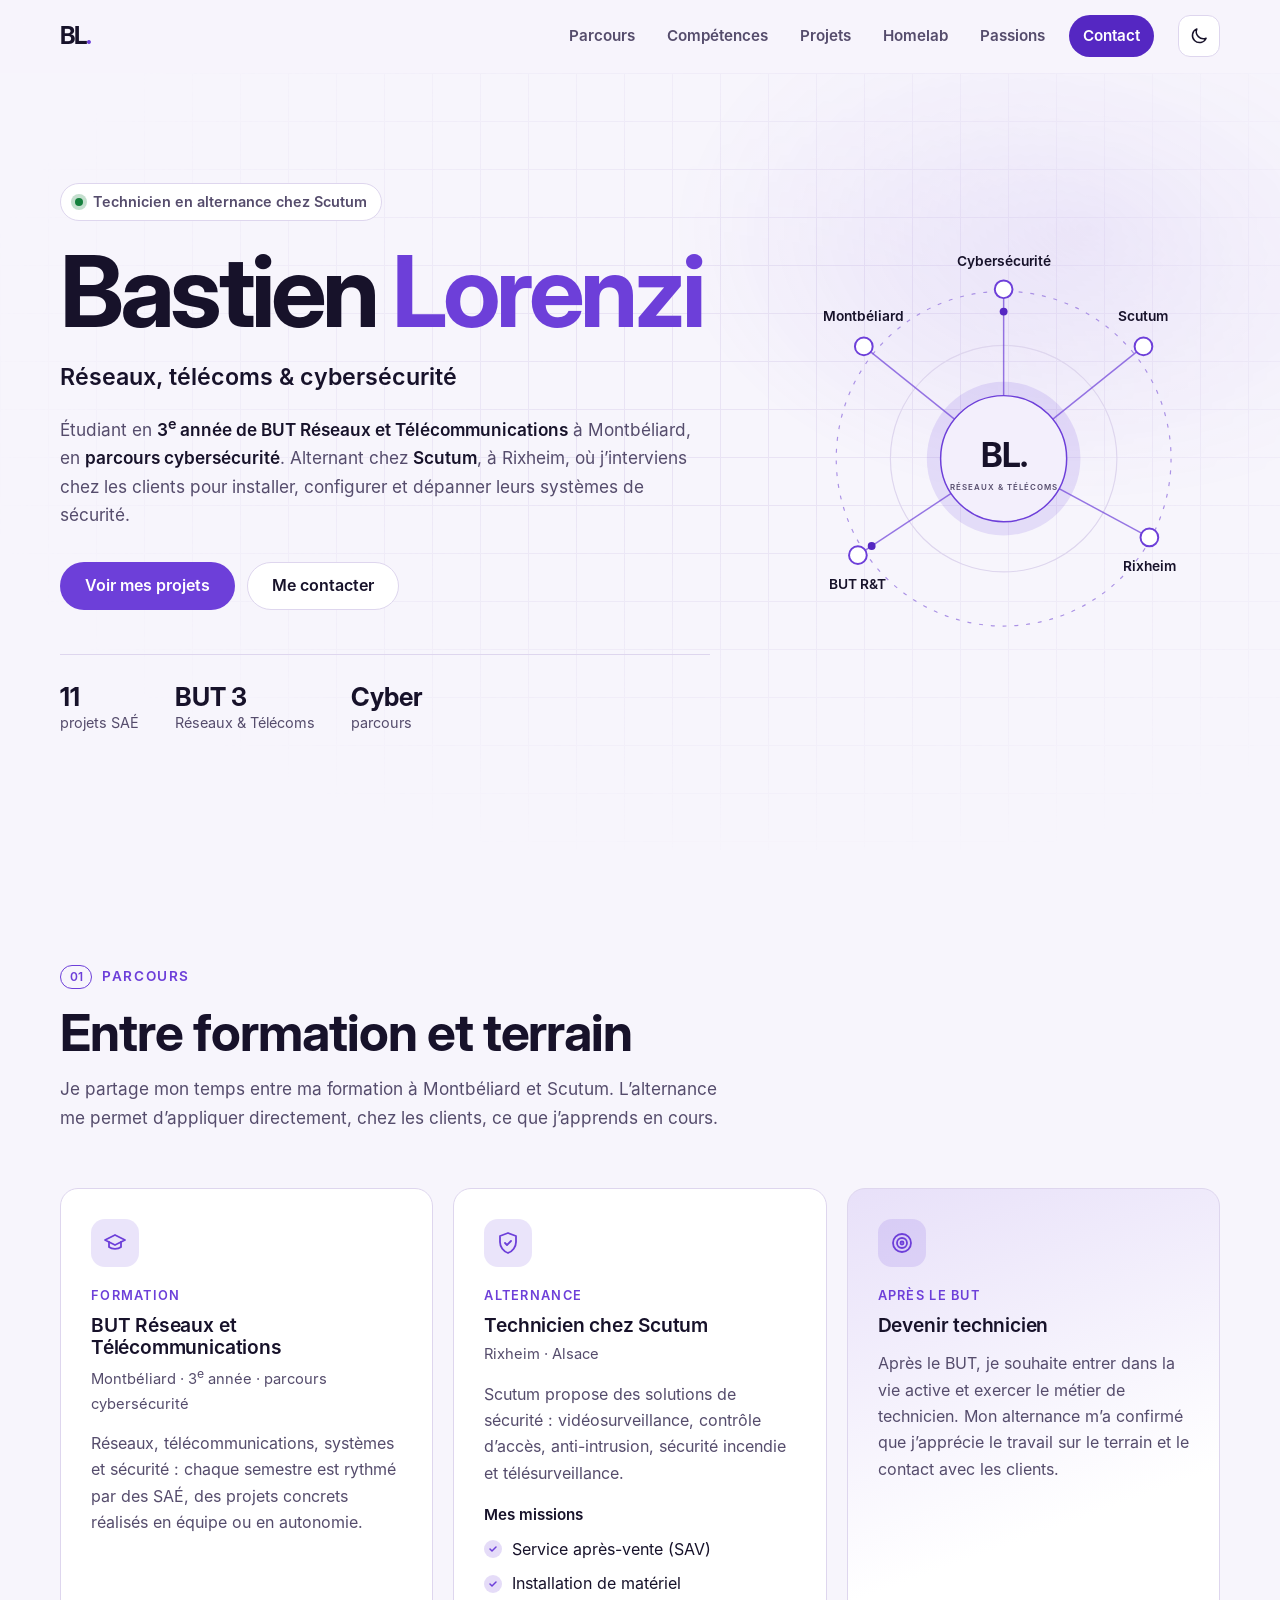
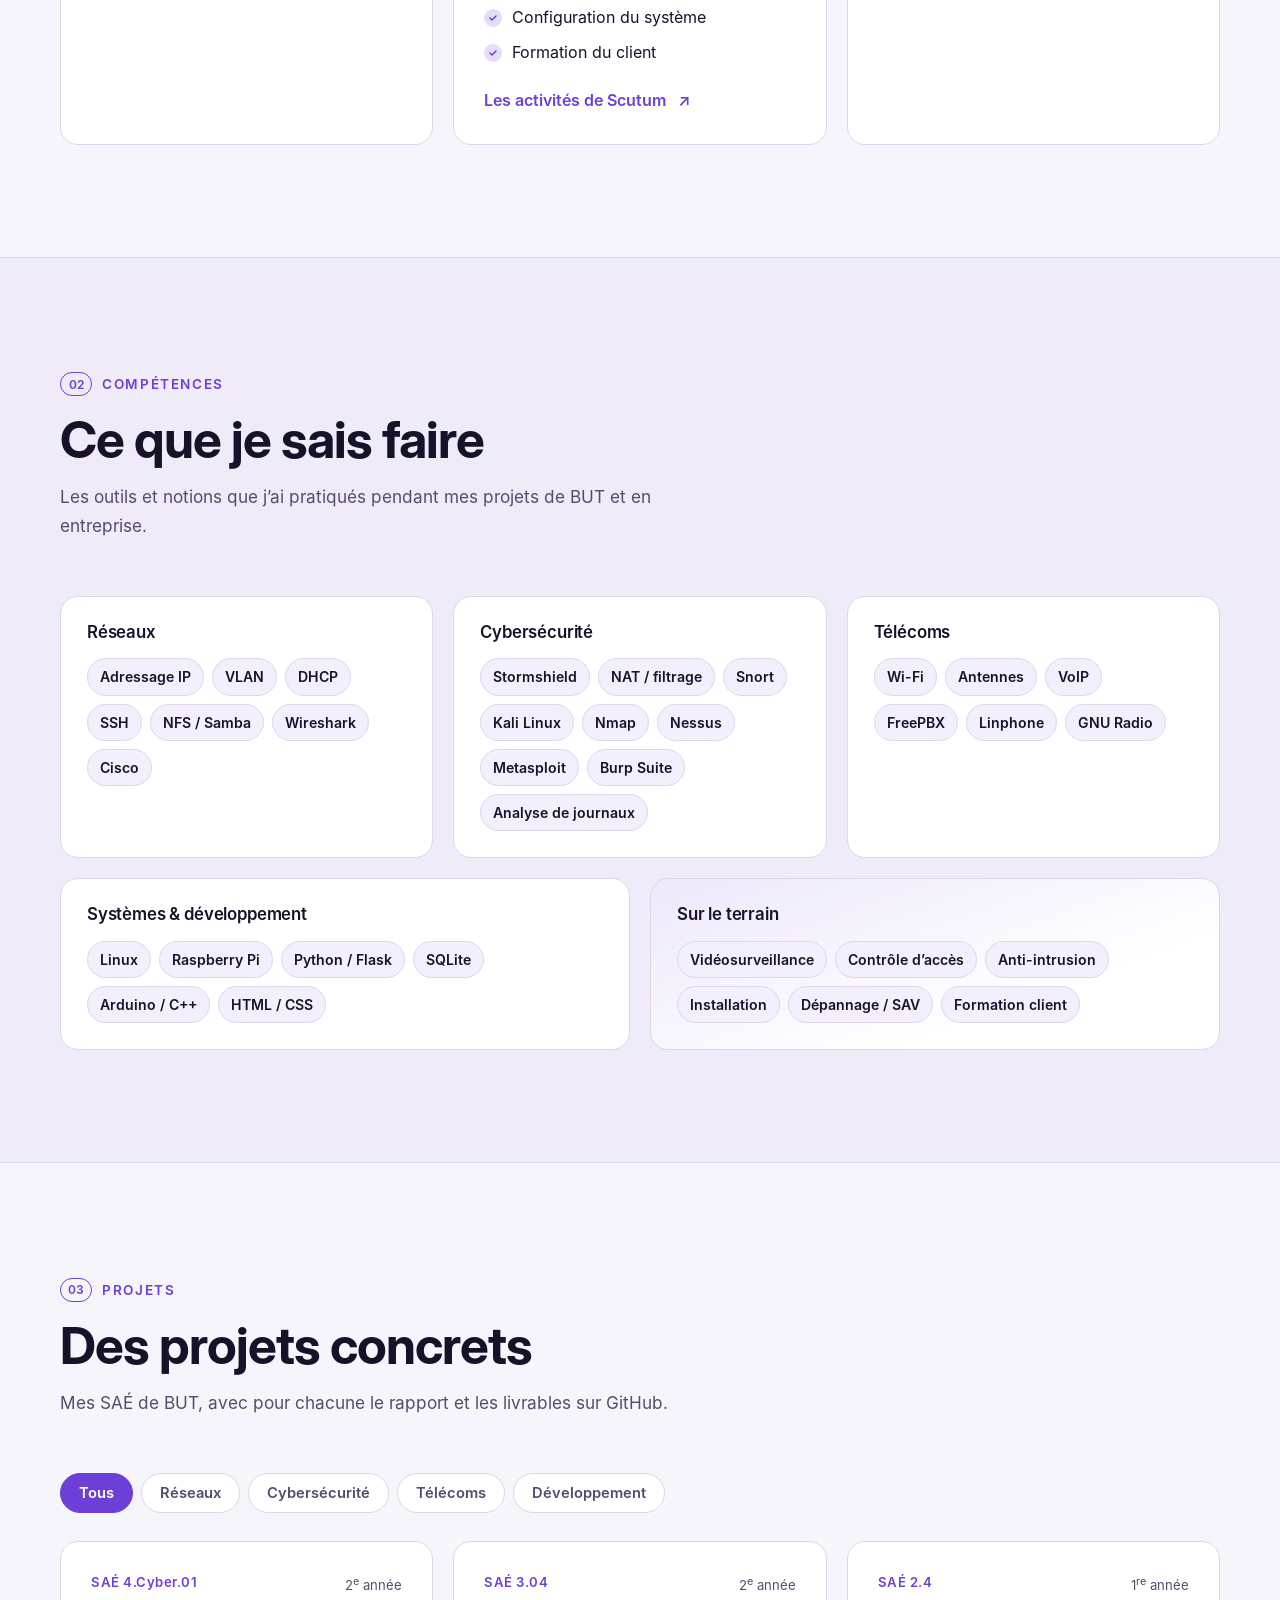
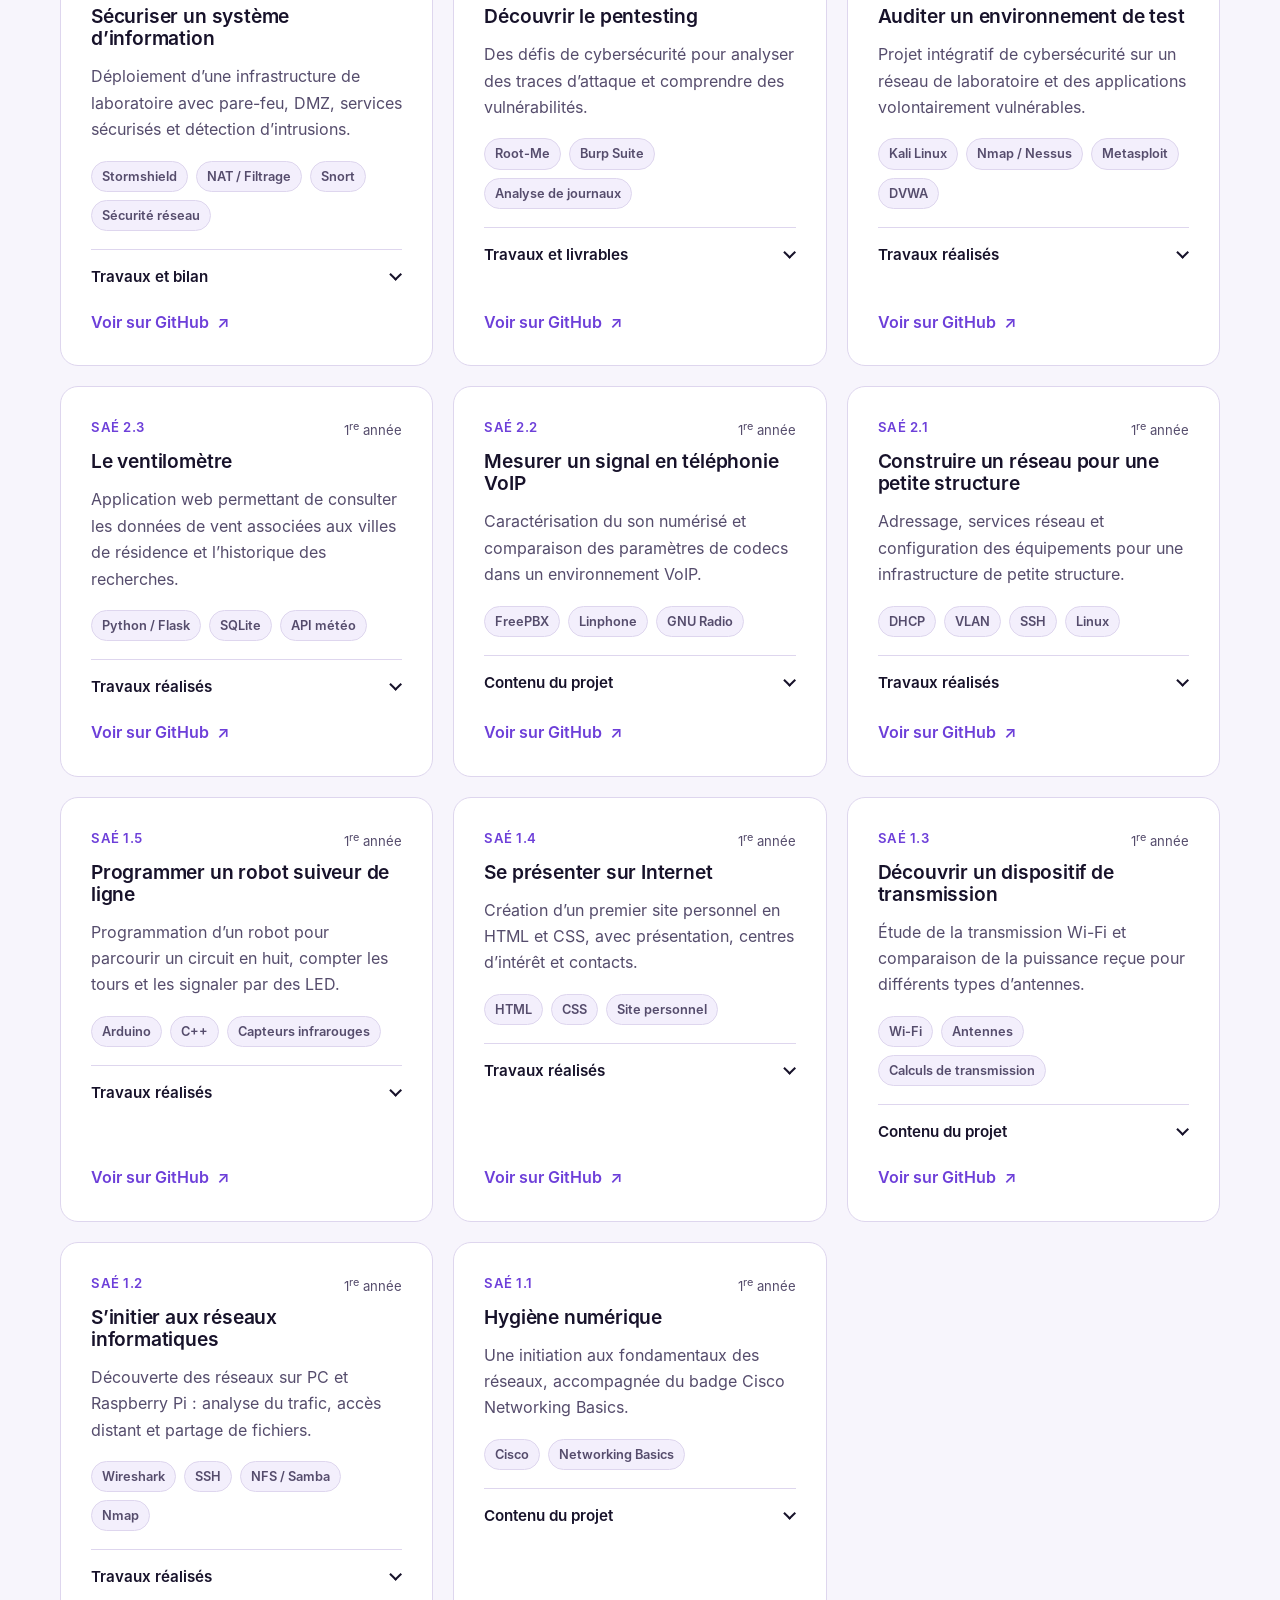
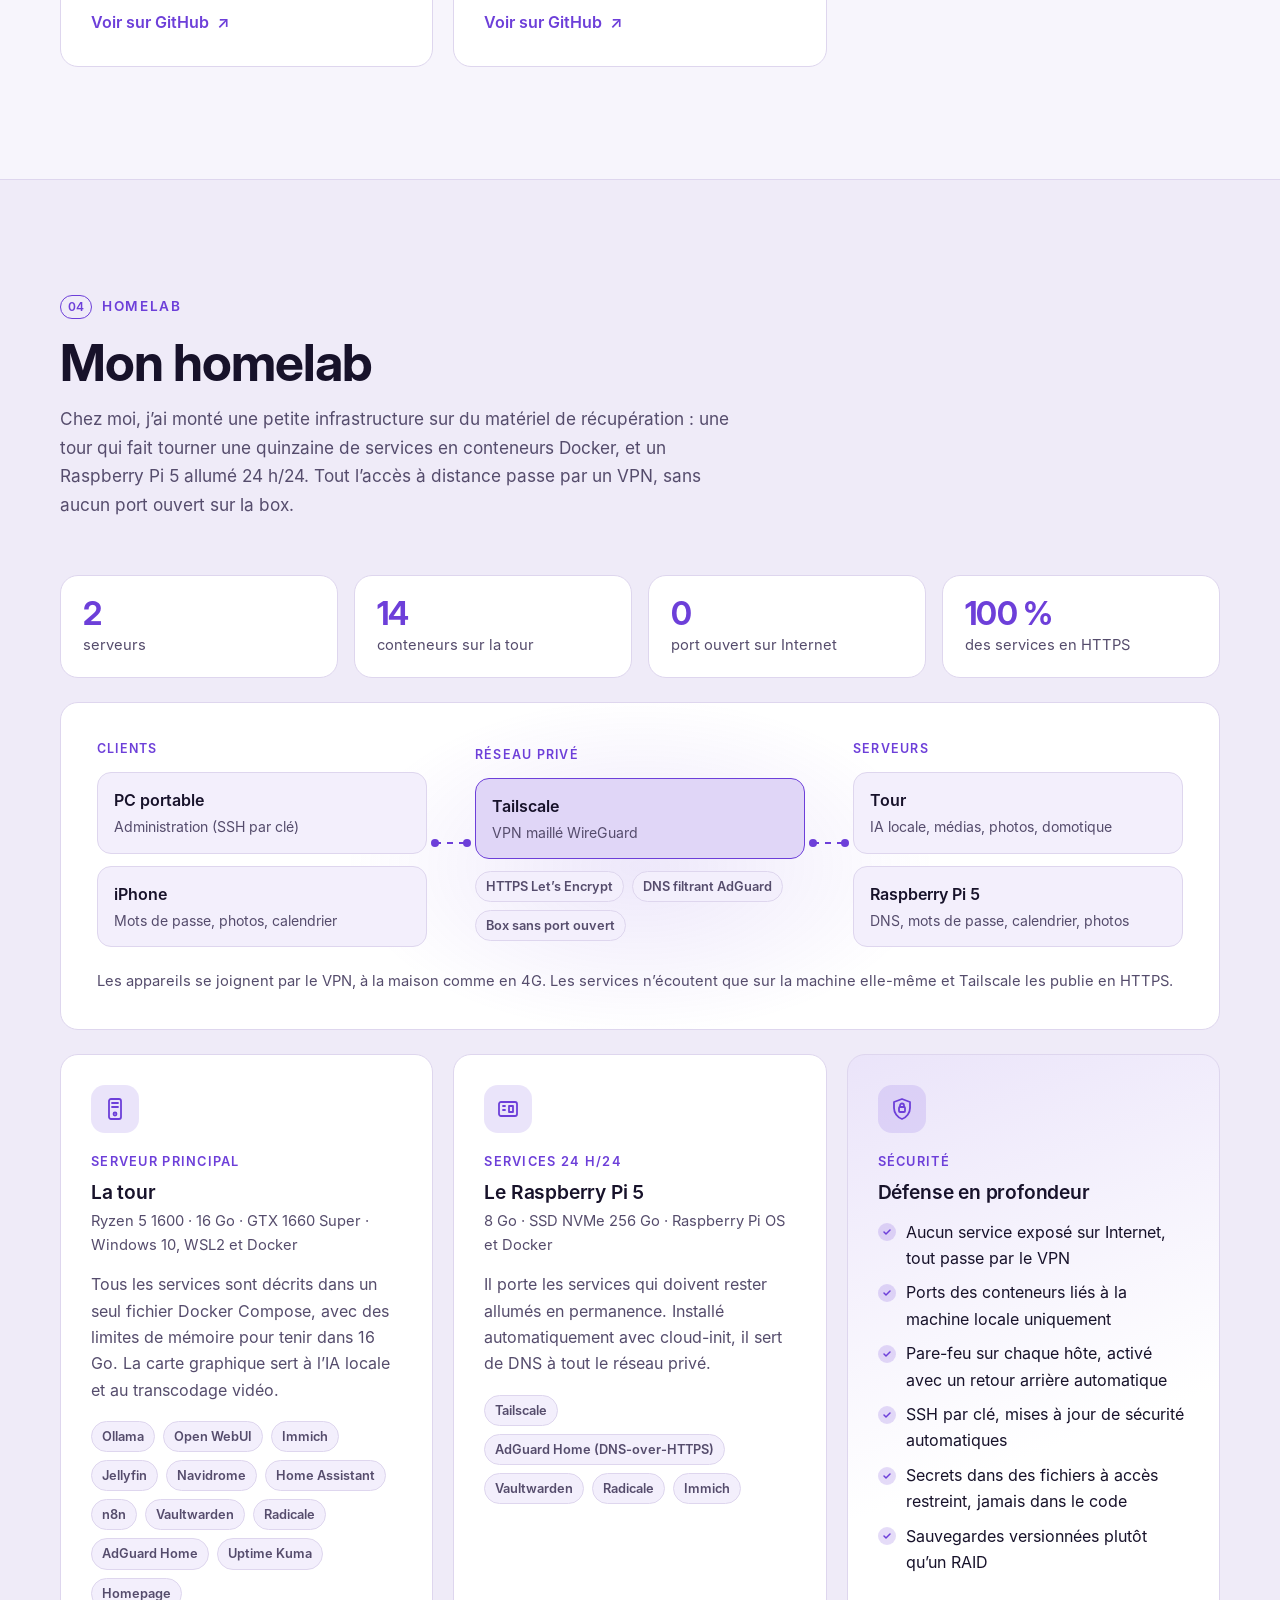
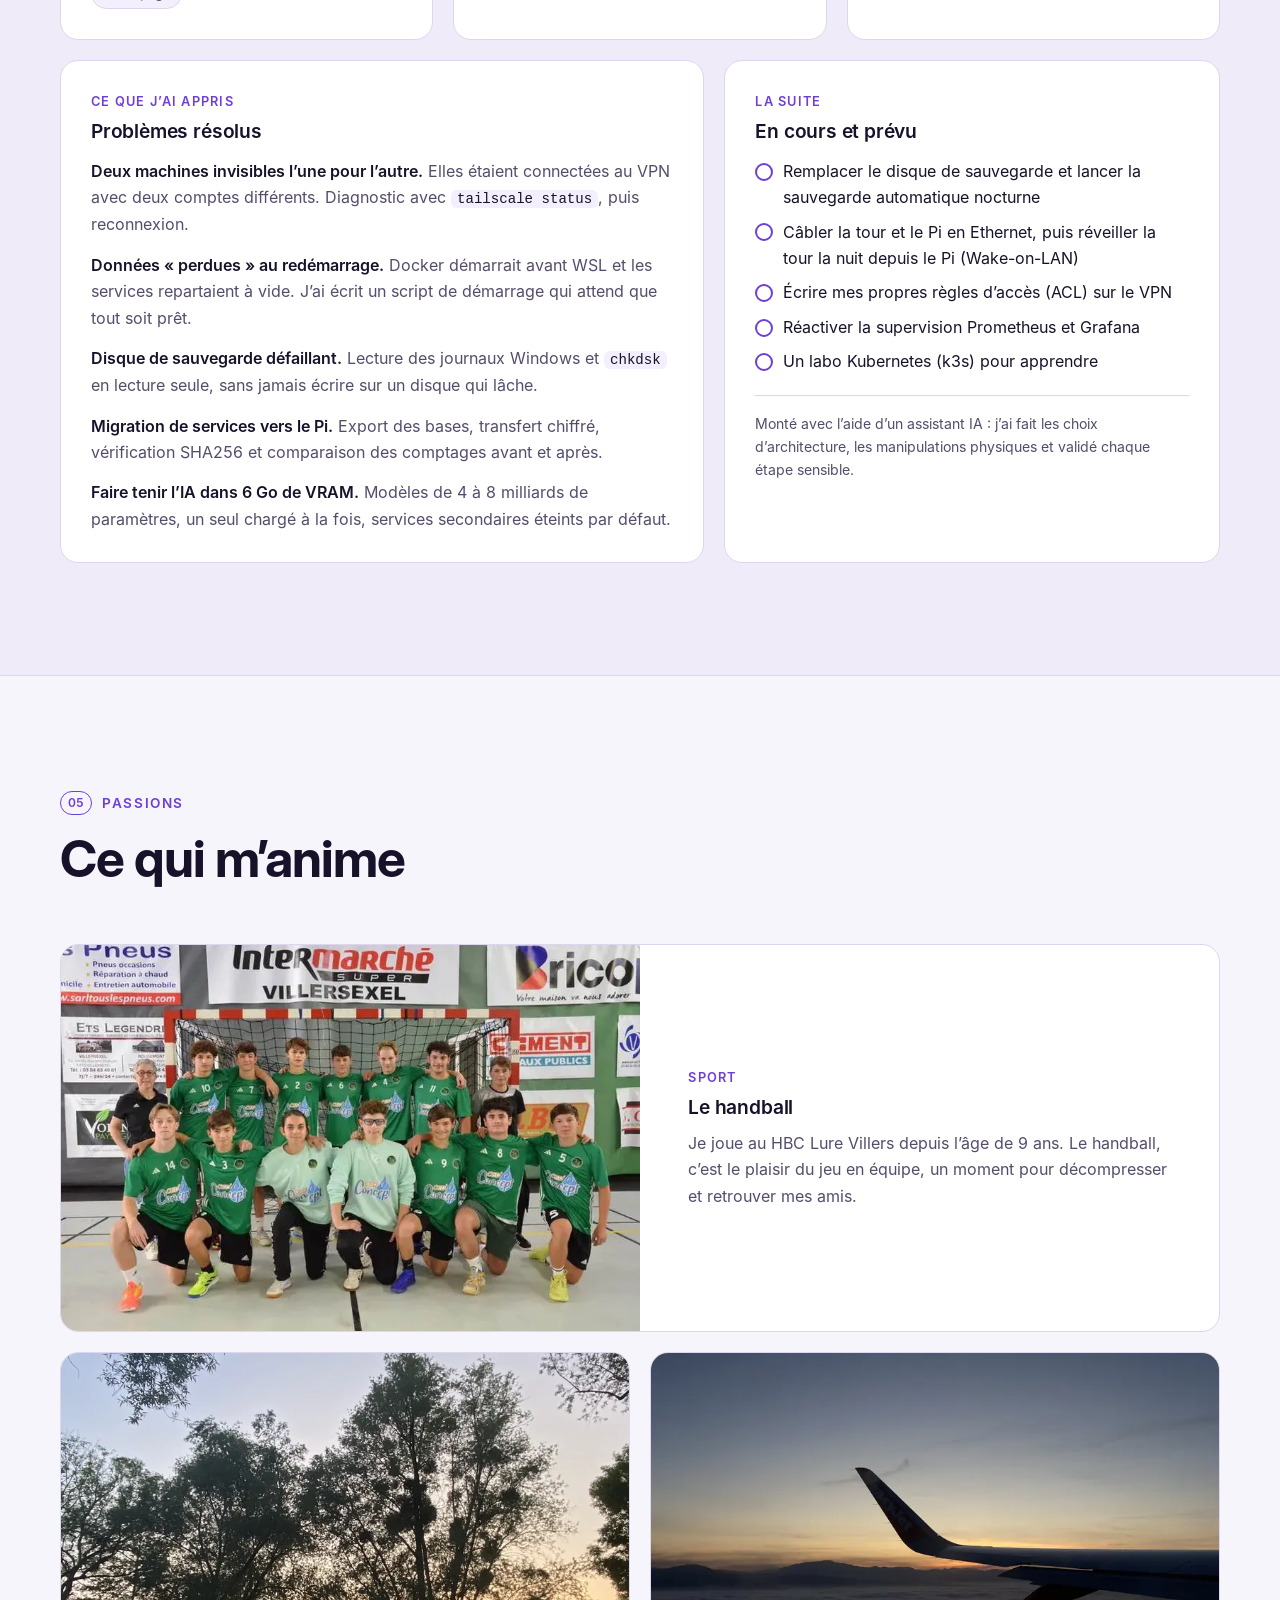
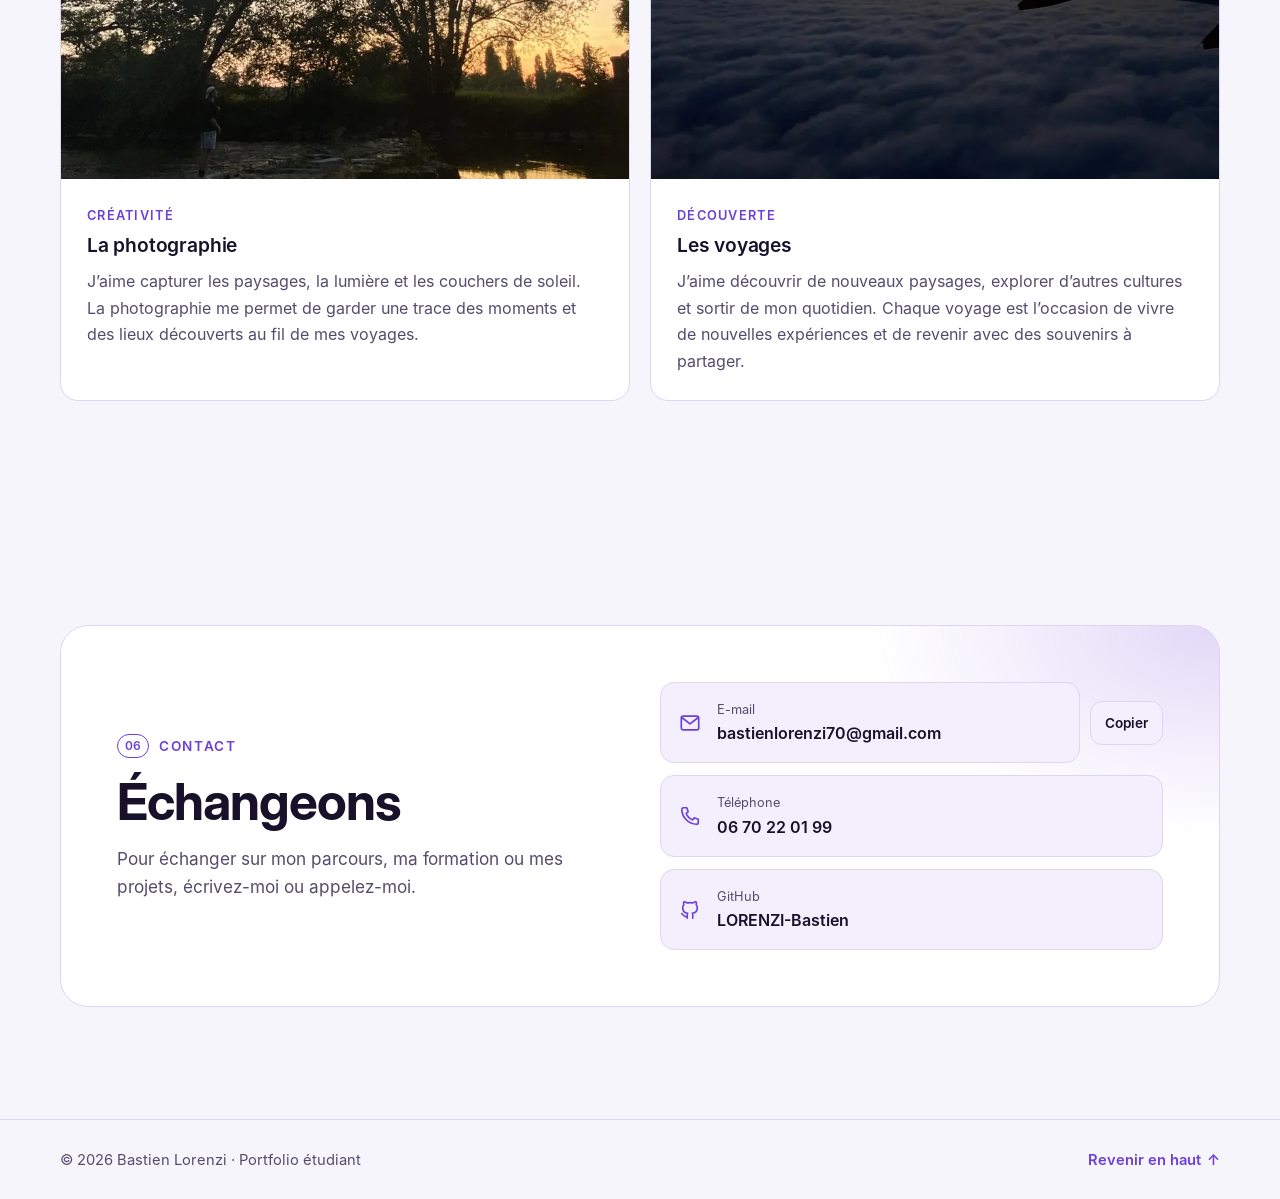
==== commit 920d9c99: "Ajouter une section Homelab Co-Authored-By: Claude Opus 5.5 <noreply@anthropic.com> Claude-Session: " ====
--- a/index.html
+++ b/index.html
@@ -46,7 +46,7 @@
     "worksFor": { "@type": "Organization", "name": "Scutum", "url": "https://www.scutum-group.com/" },
     "alumniOf": { "@type": "CollegeOrUniversity", "name": "BUT Réseaux et Télécommunications, Montbéliard" },
     "address": { "@type": "PostalAddress", "addressLocality": "Montbéliard", "addressCountry": "FR" },
-    "knowsAbout": ["Réseaux informatiques", "Télécommunications", "Cybersécurité", "Vidéosurveillance", "Contrôle d'accès", "Linux", "Stormshield", "Pentesting"],
+    "knowsAbout": ["Réseaux informatiques", "Télécommunications", "Cybersécurité", "Vidéosurveillance", "Contrôle d'accès", "Linux", "Stormshield", "Pentesting", "Docker", "Tailscale", "Homelab"],
     "email": "mailto:bastienlorenzi70@gmail.com",
     "sameAs": ["https://github.com/LORENZI-Bastien"]
   }
@@ -64,6 +64,7 @@
           <li><a href="#parcours">Parcours</a></li>
           <li><a href="#competences">Compétences</a></li>
           <li><a href="#projets">Projets</a></li>
+          <li><a href="#homelab">Homelab</a></li>
           <li><a href="#passions">Passions</a></li>
           <li><a href="#contact" class="nav-cta">Contact</a></li>
         </ul>
@@ -441,11 +442,123 @@
       </div>
     </section>
 
-    <!-- PASSIONS -->
-    <section class="section section-alt" id="passions" aria-labelledby="titre-passions">
+    <!-- HOMELAB -->
+    <section class="section section-alt" id="homelab" aria-labelledby="titre-homelab">
       <div class="container">
         <header class="section-head reveal">
-          <p class="eyebrow"><span>04</span> Passions</p>
+          <p class="eyebrow"><span>04</span> Homelab</p>
+          <h2 id="titre-homelab">Mon homelab</h2>
+          <p class="section-intro">Chez moi, j’ai monté une petite infrastructure sur du matériel de récupération : une tour qui fait tourner une quinzaine de services en conteneurs Docker, et un Raspberry Pi 5 allumé 24 h/24. Tout l’accès à distance passe par un VPN, sans aucun port ouvert sur la box.</p>
+        </header>
+
+        <ul class="lab-stats reveal" aria-label="Le homelab en chiffres">
+          <li><strong>2</strong><span>serveurs</span></li>
+          <li><strong>14</strong><span>conteneurs sur la tour</span></li>
+          <li><strong>0</strong><span>port ouvert sur Internet</span></li>
+          <li><strong>100&nbsp;%</strong><span>des services en HTTPS</span></li>
+        </ul>
+
+        <figure class="lab-map reveal">
+          <div class="lab-col">
+            <p class="lab-col-title">Clients</p>
+            <div class="lab-node"><strong>PC portable</strong><span>Administration (SSH par clé)</span></div>
+            <div class="lab-node"><strong>iPhone</strong><span>Mots de passe, photos, calendrier</span></div>
+          </div>
+          <div class="lab-link" aria-hidden="true"></div>
+          <div class="lab-col lab-col-vpn">
+            <p class="lab-col-title">Réseau privé</p>
+            <div class="lab-node lab-node-accent"><strong>Tailscale</strong><span>VPN maillé WireGuard</span></div>
+            <ul class="chips chips-sm">
+              <li>HTTPS Let’s Encrypt</li><li>DNS filtrant AdGuard</li><li>Box sans port ouvert</li>
+            </ul>
+          </div>
+          <div class="lab-link" aria-hidden="true"></div>
+          <div class="lab-col">
+            <p class="lab-col-title">Serveurs</p>
+            <div class="lab-node"><strong>Tour</strong><span>IA locale, médias, photos, domotique</span></div>
+            <div class="lab-node"><strong>Raspberry Pi 5</strong><span>DNS, mots de passe, calendrier, photos</span></div>
+          </div>
+          <figcaption>Les appareils se joignent par le VPN, à la maison comme en 4G. Les services n’écoutent que sur la machine elle-même et Tailscale les publie en HTTPS.</figcaption>
+        </figure>
+
+        <div class="lab-grid">
+          <article class="card reveal">
+            <div class="card-icon" aria-hidden="true">
+              <svg viewBox="0 0 24 24"><rect x="6" y="2" width="12" height="20" rx="2"/><path d="M9 6h6M9 10h6"/><circle cx="12" cy="17" r="1.5"/></svg>
+            </div>
+            <p class="card-kicker">Serveur principal</p>
+            <h3>La tour</h3>
+            <p class="card-meta">Ryzen 5 1600 · 16 Go · GTX 1660 Super · Windows 10, WSL2 et Docker</p>
+            <p>Tous les services sont décrits dans un seul fichier Docker Compose, avec des limites de mémoire pour tenir dans 16 Go. La carte graphique sert à l’IA locale et au transcodage vidéo.</p>
+            <ul class="chips chips-sm">
+              <li>Ollama</li><li>Open WebUI</li><li>Immich</li><li>Jellyfin</li><li>Navidrome</li><li>Home Assistant</li><li>n8n</li><li>Vaultwarden</li><li>Radicale</li><li>AdGuard Home</li><li>Uptime Kuma</li><li>Homepage</li>
+            </ul>
+          </article>
+
+          <article class="card reveal">
+            <div class="card-icon" aria-hidden="true">
+              <svg viewBox="0 0 24 24"><rect x="3" y="5" width="18" height="14" rx="2"/><path d="M7 9h2M7 13h2M13 9h4v6h-4z"/></svg>
+            </div>
+            <p class="card-kicker">Services 24 h/24</p>
+            <h3>Le Raspberry Pi 5</h3>
+            <p class="card-meta">8 Go · SSD NVMe 256 Go · Raspberry Pi OS et Docker</p>
+            <p>Il porte les services qui doivent rester allumés en permanence. Installé automatiquement avec cloud-init, il sert de DNS à tout le réseau privé.</p>
+            <ul class="chips chips-sm">
+              <li>Tailscale</li><li>AdGuard Home (DNS-over-HTTPS)</li><li>Vaultwarden</li><li>Radicale</li><li>Immich</li>
+            </ul>
+          </article>
+
+          <article class="card lab-security reveal">
+            <div class="card-icon" aria-hidden="true">
+              <svg viewBox="0 0 24 24"><path d="M12 2 4 5v6c0 5 3.4 9.4 8 11 4.6-1.6 8-6 8-11V5l-8-3Z"/><rect x="9" y="10" width="6" height="5" rx="1"/><path d="M10 10V8.5a2 2 0 0 1 4 0V10"/></svg>
+            </div>
+            <p class="card-kicker">Sécurité</p>
+            <h3>Défense en profondeur</h3>
+            <ul class="check-list">
+              <li>Aucun service exposé sur Internet, tout passe par le VPN</li>
+              <li>Ports des conteneurs liés à la machine locale uniquement</li>
+              <li>Pare-feu sur chaque hôte, activé avec un retour arrière automatique</li>
+              <li>SSH par clé, mises à jour de sécurité automatiques</li>
+              <li>Secrets dans des fichiers à accès restreint, jamais dans le code</li>
+              <li>Sauvegardes versionnées plutôt qu’un RAID</li>
+            </ul>
+          </article>
+        </div>
+
+        <div class="lab-bottom">
+          <article class="card reveal">
+            <p class="card-kicker">Ce que j’ai appris</p>
+            <h3>Problèmes résolus</h3>
+            <ul class="lab-issues">
+              <li><strong>Deux machines invisibles l’une pour l’autre.</strong> Elles étaient connectées au VPN avec deux comptes différents. Diagnostic avec <code>tailscale status</code>, puis reconnexion.</li>
+              <li><strong>Données « perdues » au redémarrage.</strong> Docker démarrait avant WSL et les services repartaient à vide. J’ai écrit un script de démarrage qui attend que tout soit prêt.</li>
+              <li><strong>Disque de sauvegarde défaillant.</strong> Lecture des journaux Windows et <code>chkdsk</code> en lecture seule, sans jamais écrire sur un disque qui lâche.</li>
+              <li><strong>Migration de services vers le Pi.</strong> Export des bases, transfert chiffré, vérification SHA256 et comparaison des comptages avant et après.</li>
+              <li><strong>Faire tenir l’IA dans 6 Go de VRAM.</strong> Modèles de 4 à 8 milliards de paramètres, un seul chargé à la fois, services secondaires éteints par défaut.</li>
+            </ul>
+          </article>
+
+          <article class="card reveal">
+            <p class="card-kicker">La suite</p>
+            <h3>En cours et prévu</h3>
+            <ul class="check-list lab-todo">
+              <li>Remplacer le disque de sauvegarde et lancer la sauvegarde automatique nocturne</li>
+              <li>Câbler la tour et le Pi en Ethernet, puis réveiller la tour la nuit depuis le Pi (Wake-on-LAN)</li>
+              <li>Écrire mes propres règles d’accès (ACL) sur le VPN</li>
+              <li>Réactiver la supervision Prometheus et Grafana</li>
+              <li>Un labo Kubernetes (k3s) pour apprendre</li>
+            </ul>
+            <p class="lab-note">Monté avec l’aide d’un assistant IA : j’ai fait les choix d’architecture, les manipulations physiques et validé chaque étape sensible.</p>
+          </article>
+        </div>
+      </div>
+    </section>
+
+    <!-- PASSIONS -->
+    <section class="section" id="passions" aria-labelledby="titre-passions">
+      <div class="container">
+        <header class="section-head reveal">
+          <p class="eyebrow"><span>05</span> Passions</p>
           <h2 id="titre-passions">Ce qui m’anime</h2>
         </header>
 
@@ -494,7 +607,7 @@
       <div class="container">
         <div class="contact-box reveal">
           <header class="section-head">
-            <p class="eyebrow"><span>05</span> Contact</p>
+            <p class="eyebrow"><span>06</span> Contact</p>
             <h2 id="titre-contact">Échangeons</h2>
             <p class="section-intro">Pour échanger sur mon parcours, ma formation ou mes projets, écrivez-moi ou appelez-moi.</p>
           </header>
--- a/css/style.css
+++ b/css/style.css
@@ -424,3 +424,56 @@
 .page-404 { min-height: 100vh; display: grid; place-items: center; text-align: center; }
 .page-404 h1 { margin-top: 16px; font-size: clamp(2.4rem, 7vw, 4.5rem); }
 .page-404 .section-intro { margin: 16px auto 32px; max-width: 46ch; }
+
+/* Homelab */
+.lab-stats { display: grid; grid-template-columns: repeat(4, 1fr); gap: 16px; margin-bottom: 24px; }
+.lab-stats li { display: grid; gap: 2px; padding: 20px 22px; border: 1px solid var(--border); border-radius: var(--radius); background: var(--surface); }
+.lab-stats strong { font: 700 2rem/1.1 var(--font-display); color: var(--accent); letter-spacing: -0.02em; }
+.lab-stats span { color: var(--muted); font-size: .92rem; }
+
+.lab-map {
+  margin: 0 0 24px; padding: clamp(22px, 4vw, 36px); border: 1px solid var(--border); border-radius: var(--radius);
+  display: grid; grid-template-columns: 1fr 48px 1fr 48px 1fr; align-items: center; gap: 0;
+  background:
+    radial-gradient(420px 240px at 50% 50%, color-mix(in srgb, var(--accent) 12%, transparent), transparent 70%),
+    var(--surface);
+}
+.lab-col { display: grid; gap: 12px; }
+.lab-col-title { color: var(--accent); font-size: .78rem; font-weight: 600; letter-spacing: .1em; text-transform: uppercase; }
+.lab-node { display: grid; gap: 2px; padding: 14px 16px; border: 1px solid var(--border); border-radius: 14px; background: var(--surface-2); }
+.lab-node span { color: var(--muted); font-size: .88rem; }
+.lab-node-accent { border-color: var(--accent); background: color-mix(in srgb, var(--accent) 14%, var(--surface-2)); }
+.lab-col-vpn .chips { justify-content: flex-start; }
+.lab-link { position: relative; height: 2px; margin-inline: 8px; background: repeating-linear-gradient(90deg, var(--accent) 0 6px, transparent 6px 12px); }
+.lab-link::before, .lab-link::after { content: ""; position: absolute; top: 50%; width: 8px; height: 8px; border-radius: 50%; background: var(--accent); transform: translate(-50%, -50%); }
+.lab-link::before { left: 0; }
+.lab-link::after { left: 100%; }
+.lab-map figcaption { grid-column: 1 / -1; margin-top: 22px; color: var(--muted); font-size: .92rem; }
+
+.lab-grid { display: grid; grid-template-columns: repeat(3, 1fr); gap: 20px; }
+.lab-grid .chips { margin-top: 18px; }
+.lab-grid .check-list { margin-bottom: 0; margin-top: 16px; }
+.lab-security { background: linear-gradient(160deg, color-mix(in srgb, var(--accent) 14%, var(--surface)), var(--surface) 65%); }
+.lab-bottom { display: grid; grid-template-columns: 1.3fr 1fr; gap: 20px; margin-top: 20px; }
+.lab-issues { display: grid; gap: 14px; margin-top: 16px; color: var(--muted); }
+.lab-issues strong { color: var(--text); font-weight: 600; }
+.lab-issues code, .lab-todo code { font-size: .88em; padding: 1px 6px; border-radius: 6px; background: var(--surface-2); color: var(--text); }
+.lab-todo { margin-bottom: 0; margin-top: 16px; }
+.lab-todo li::before, [data-theme="light"] .lab-todo li::before { background: none; border: 2px solid var(--accent); }
+.lab-note { margin-top: 20px !important; padding-top: 16px; border-top: 1px solid var(--border); font-size: .88rem; }
+
+@media (max-width: 1020px) {
+  .lab-stats { grid-template-columns: repeat(2, 1fr); }
+  .lab-grid { grid-template-columns: 1fr 1fr; }
+  .lab-security { grid-column: 1 / -1; }
+  .lab-bottom { grid-template-columns: 1fr; }
+}
+@media (max-width: 760px) {
+  .lab-map { grid-template-columns: 1fr; }
+  .lab-link { width: 2px; height: 36px; margin: 10px auto; background: repeating-linear-gradient(180deg, var(--accent) 0 6px, transparent 6px 12px); }
+  .lab-link::before { left: 50%; top: 0; }
+  .lab-link::after { left: 50%; top: 100%; }
+}
+@media (max-width: 600px) {
+  .lab-grid { grid-template-columns: 1fr; }
+}
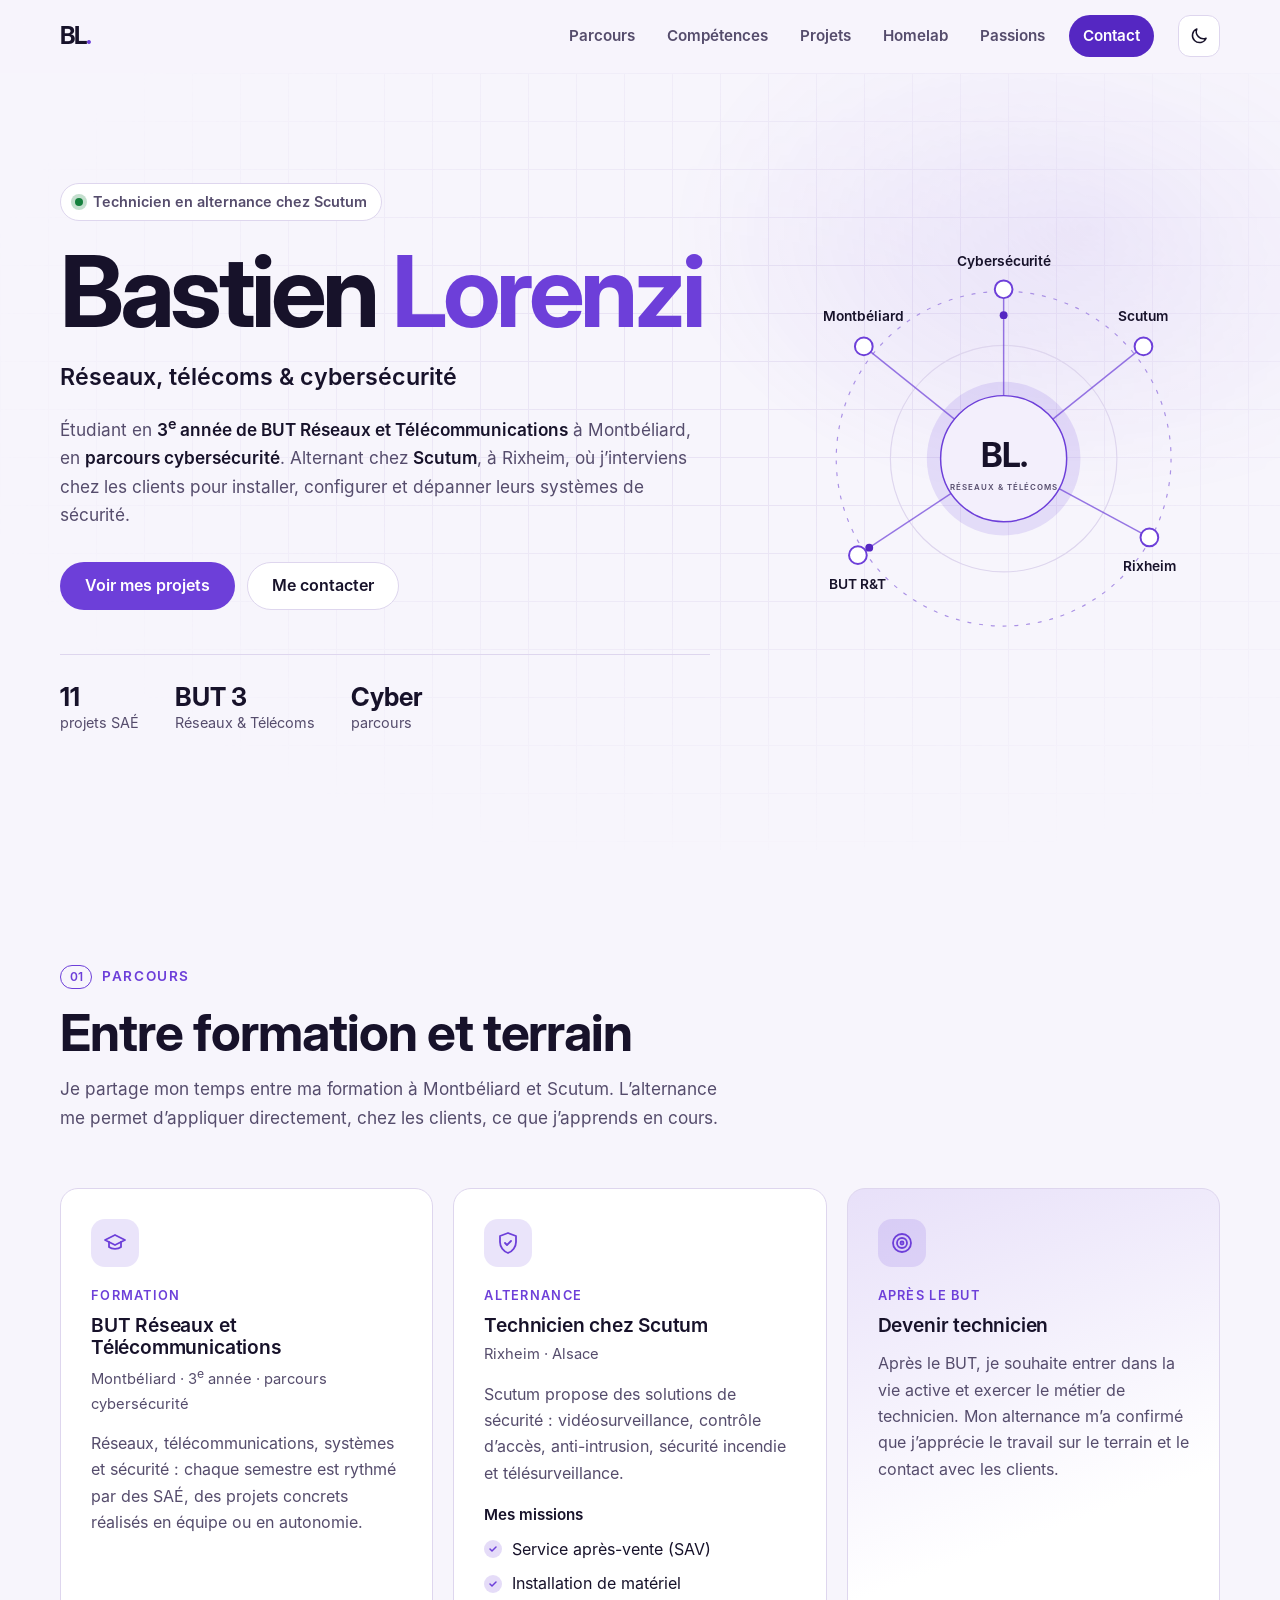
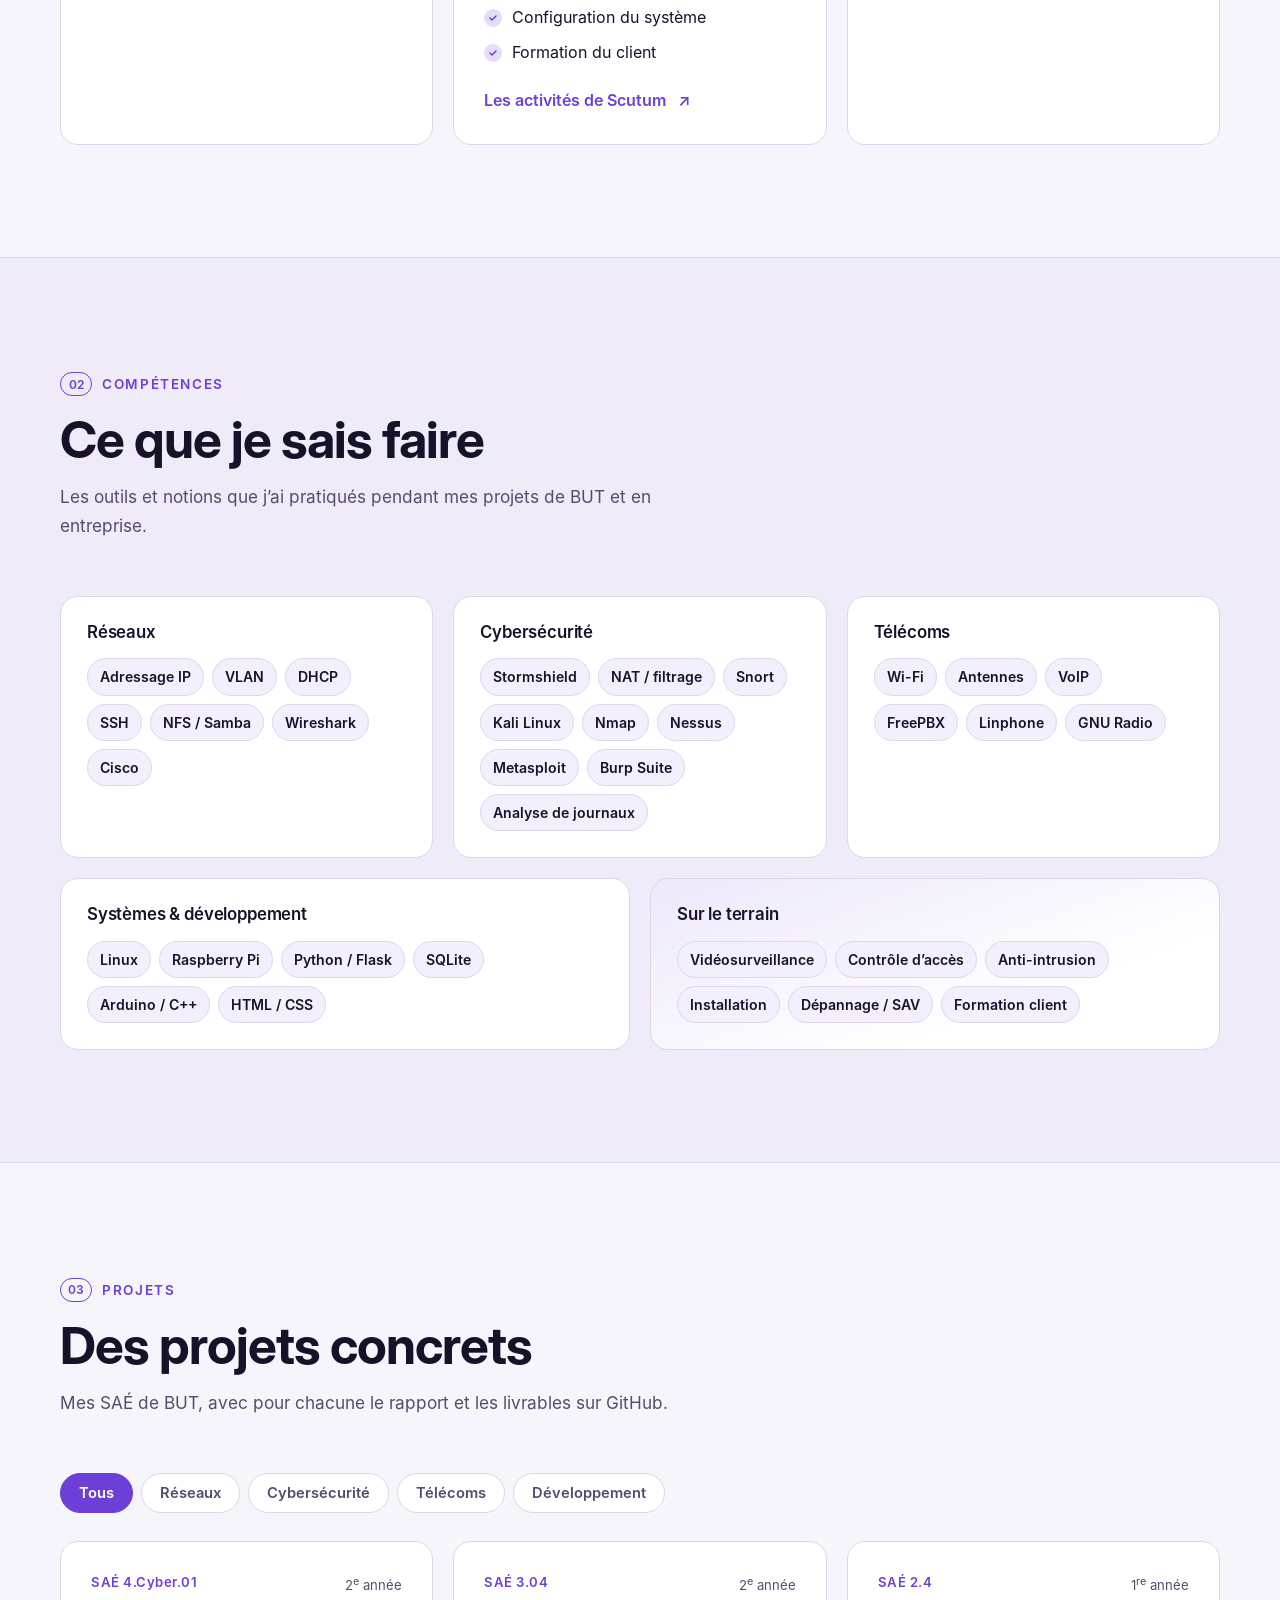
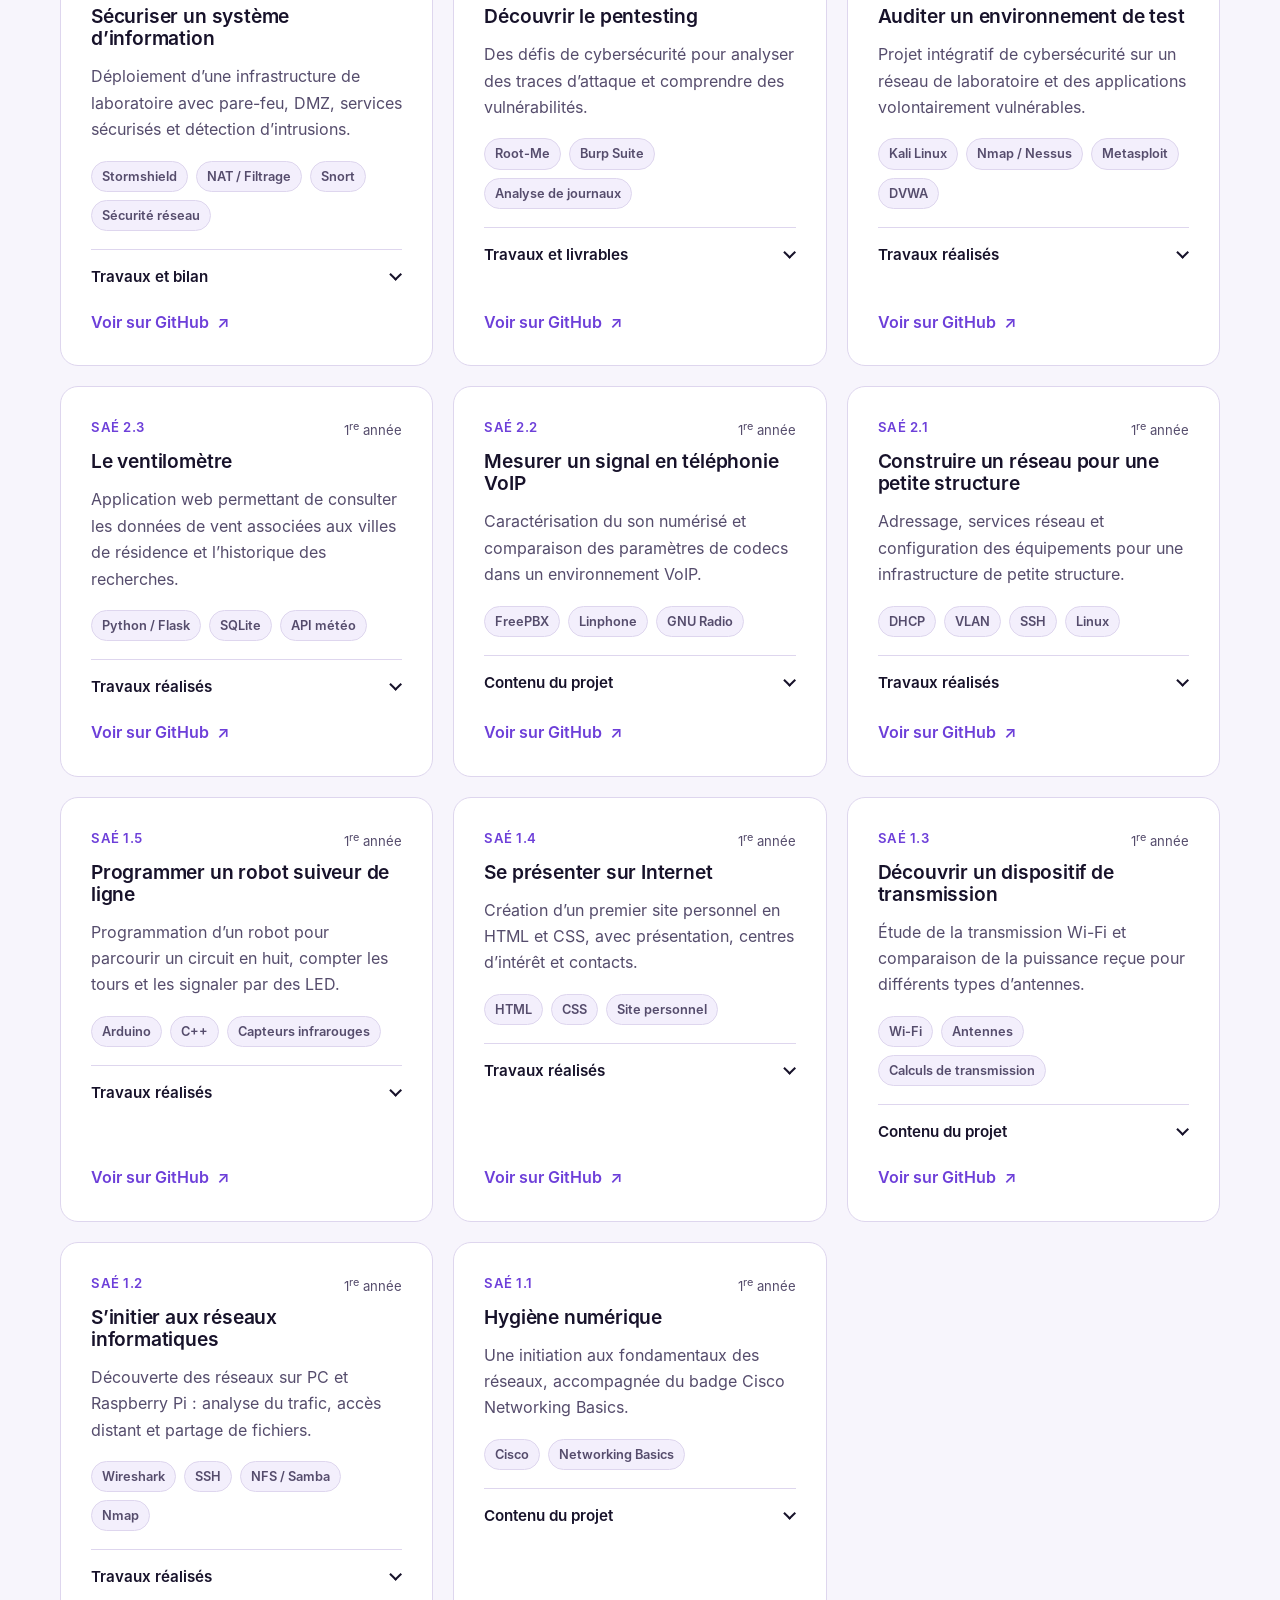
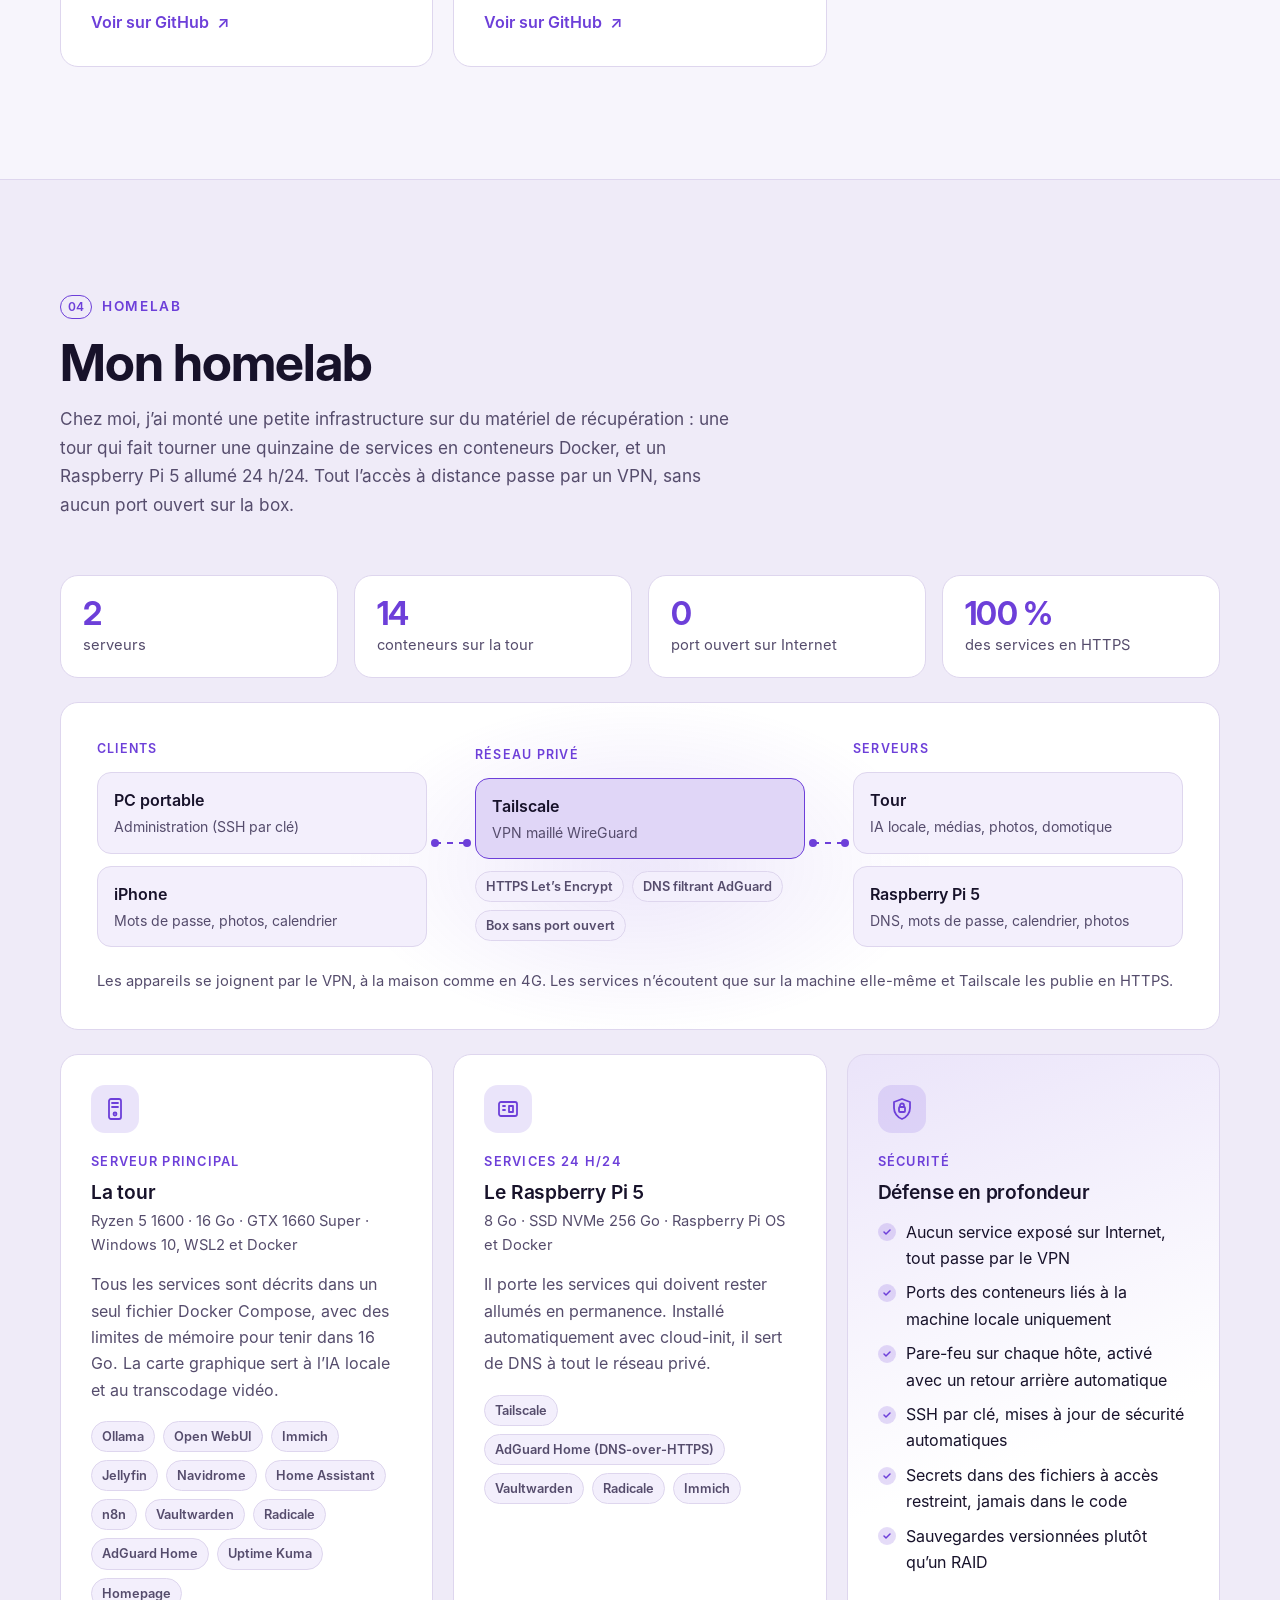
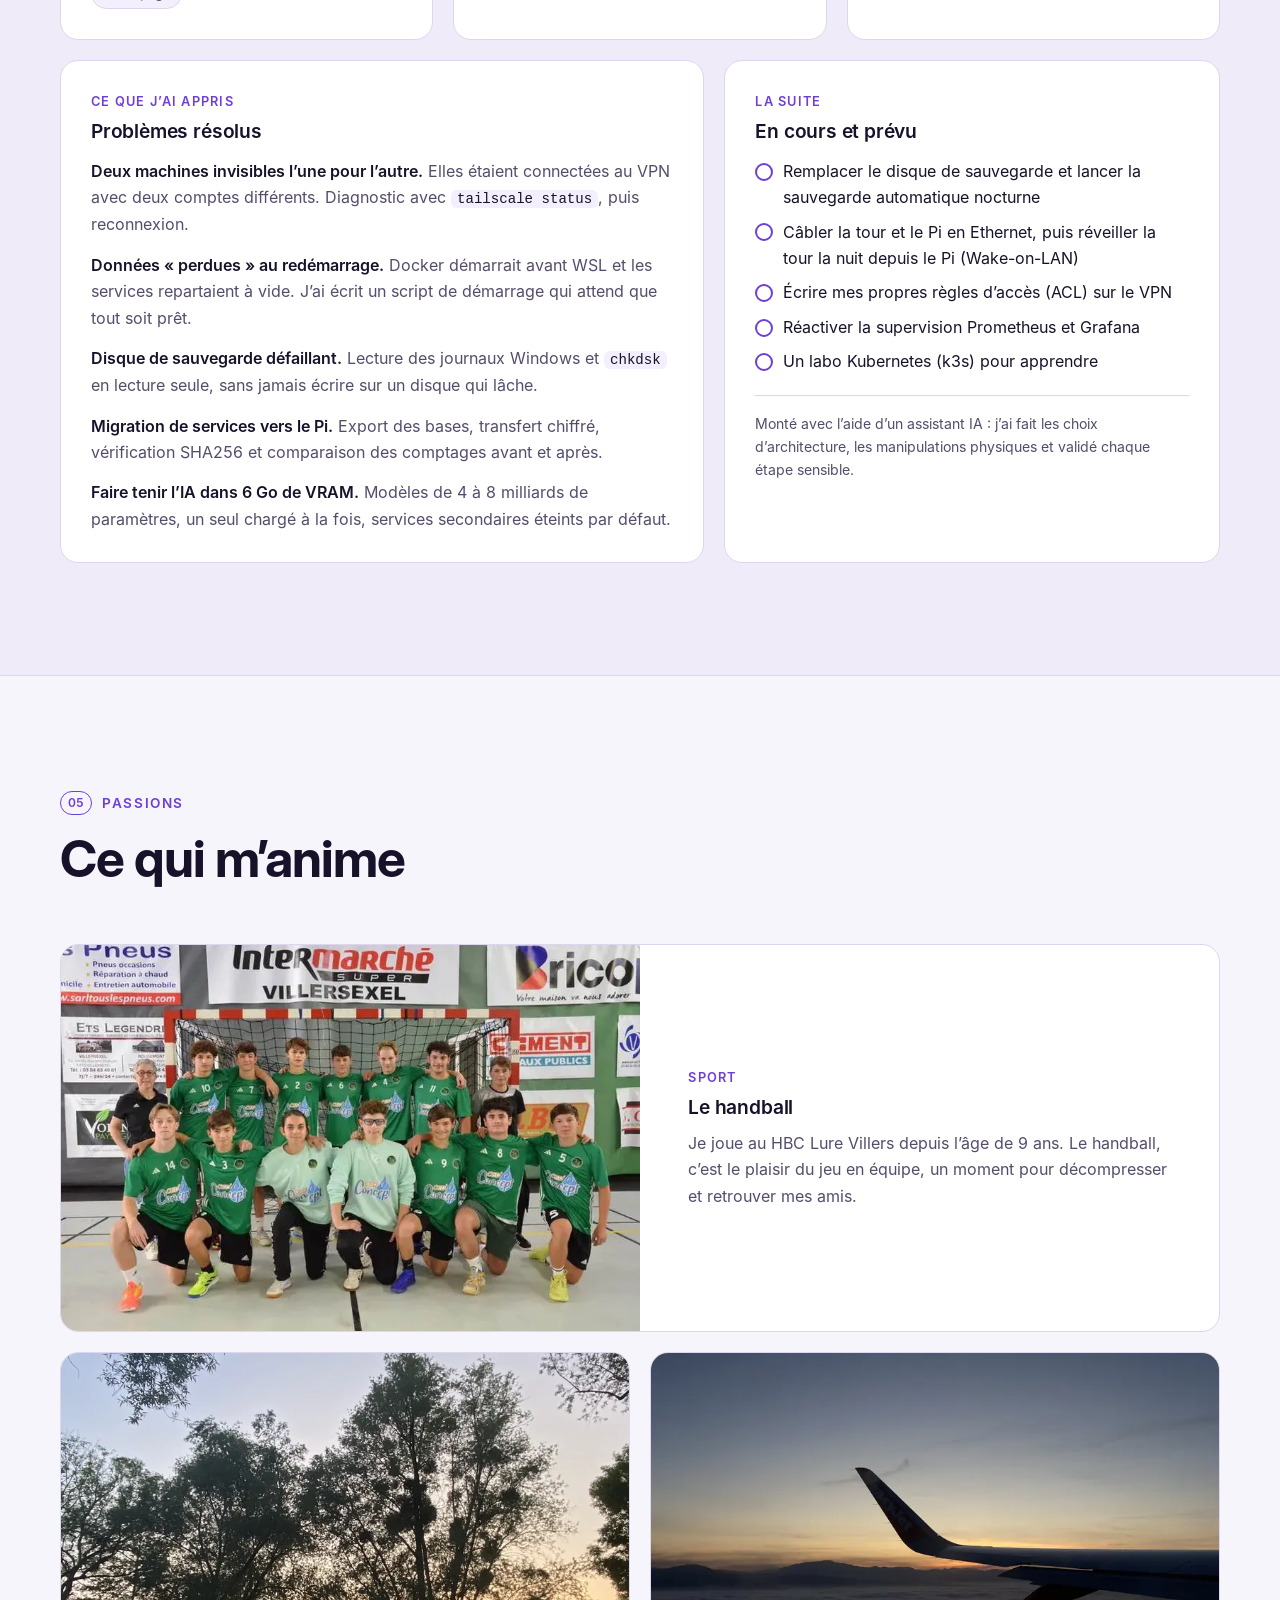
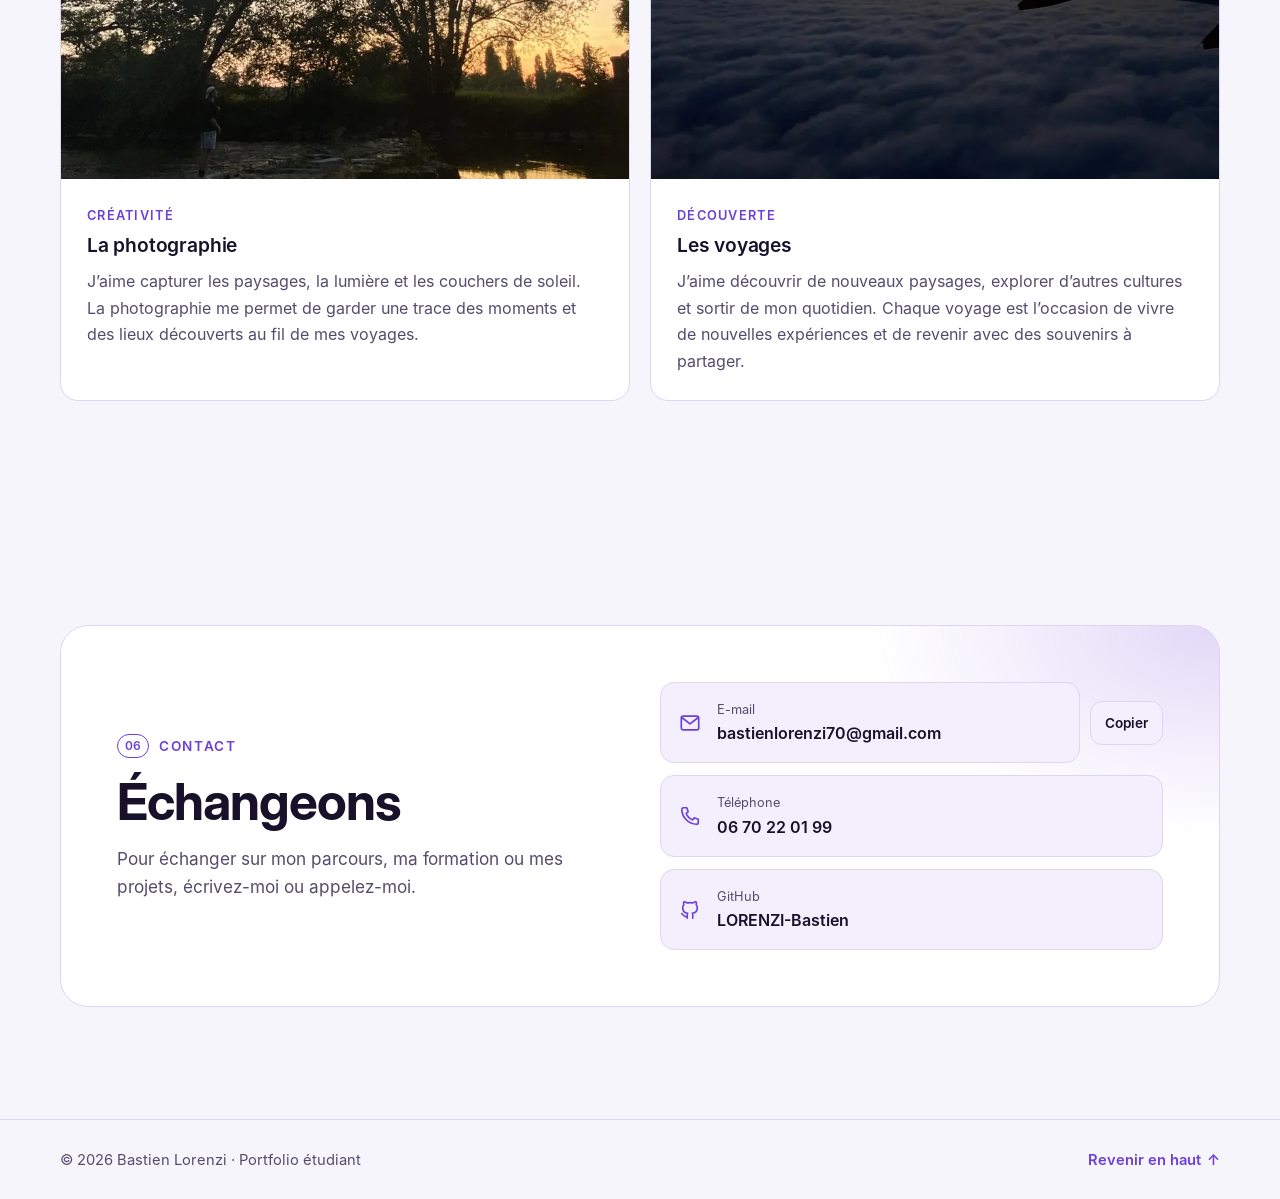
==== commit 992937d2: "Passer le portfolio sur bastien-lorenzi.netlify.app Co-Authored-By: Claude Opus 5.5 <noreply@anthrop" ====
--- a/index.html
+++ b/index.html
@@ -6,7 +6,7 @@
   <title>Bastien Lorenzi · Portfolio réseaux, télécoms et cybersécurité</title>
   <meta name="description" content="Bastien Lorenzi, étudiant en 3e année de BUT Réseaux et Télécommunications (parcours cybersécurité) à Montbéliard et technicien en alternance chez Scutum.">
   <meta name="author" content="Bastien Lorenzi">
-  <link rel="canonical" href="https://wonderful-chebakia-f83e9d.netlify.app/">
+  <link rel="canonical" href="https://bastien-lorenzi.netlify.app/">
   <meta name="theme-color" content="#0e0b16" media="(prefers-color-scheme: dark)">
   <meta name="theme-color" content="#f7f5fc" media="(prefers-color-scheme: light)">
   <meta name="color-scheme" content="dark light">
@@ -16,8 +16,8 @@
   <meta property="og:site_name" content="Bastien Lorenzi">
   <meta property="og:title" content="Bastien Lorenzi · Portfolio réseaux et cybersécurité">
   <meta property="og:description" content="Étudiant en BUT Réseaux et Télécommunications, parcours cybersécurité, et technicien en alternance chez Scutum.">
-  <meta property="og:url" content="https://wonderful-chebakia-f83e9d.netlify.app/">
-  <meta property="og:image" content="https://wonderful-chebakia-f83e9d.netlify.app/images/og-image.jpg">
+  <meta property="og:url" content="https://bastien-lorenzi.netlify.app/">
+  <meta property="og:image" content="https://bastien-lorenzi.netlify.app/images/og-image.jpg">
   <meta property="og:image:width" content="1200">
   <meta property="og:image:height" content="630">
   <meta property="og:image:alt" content="Bastien Lorenzi, portfolio réseaux et cybersécurité">
@@ -40,8 +40,8 @@
     "@context": "https://schema.org",
     "@type": "Person",
     "name": "Bastien Lorenzi",
-    "url": "https://wonderful-chebakia-f83e9d.netlify.app/",
-    "image": "https://wonderful-chebakia-f83e9d.netlify.app/images/og-image.jpg",
+    "url": "https://bastien-lorenzi.netlify.app/",
+    "image": "https://bastien-lorenzi.netlify.app/images/og-image.jpg",
     "jobTitle": "Technicien en alternance",
     "worksFor": { "@type": "Organization", "name": "Scutum", "url": "https://www.scutum-group.com/" },
     "alumniOf": { "@type": "CollegeOrUniversity", "name": "BUT Réseaux et Télécommunications, Montbéliard" },
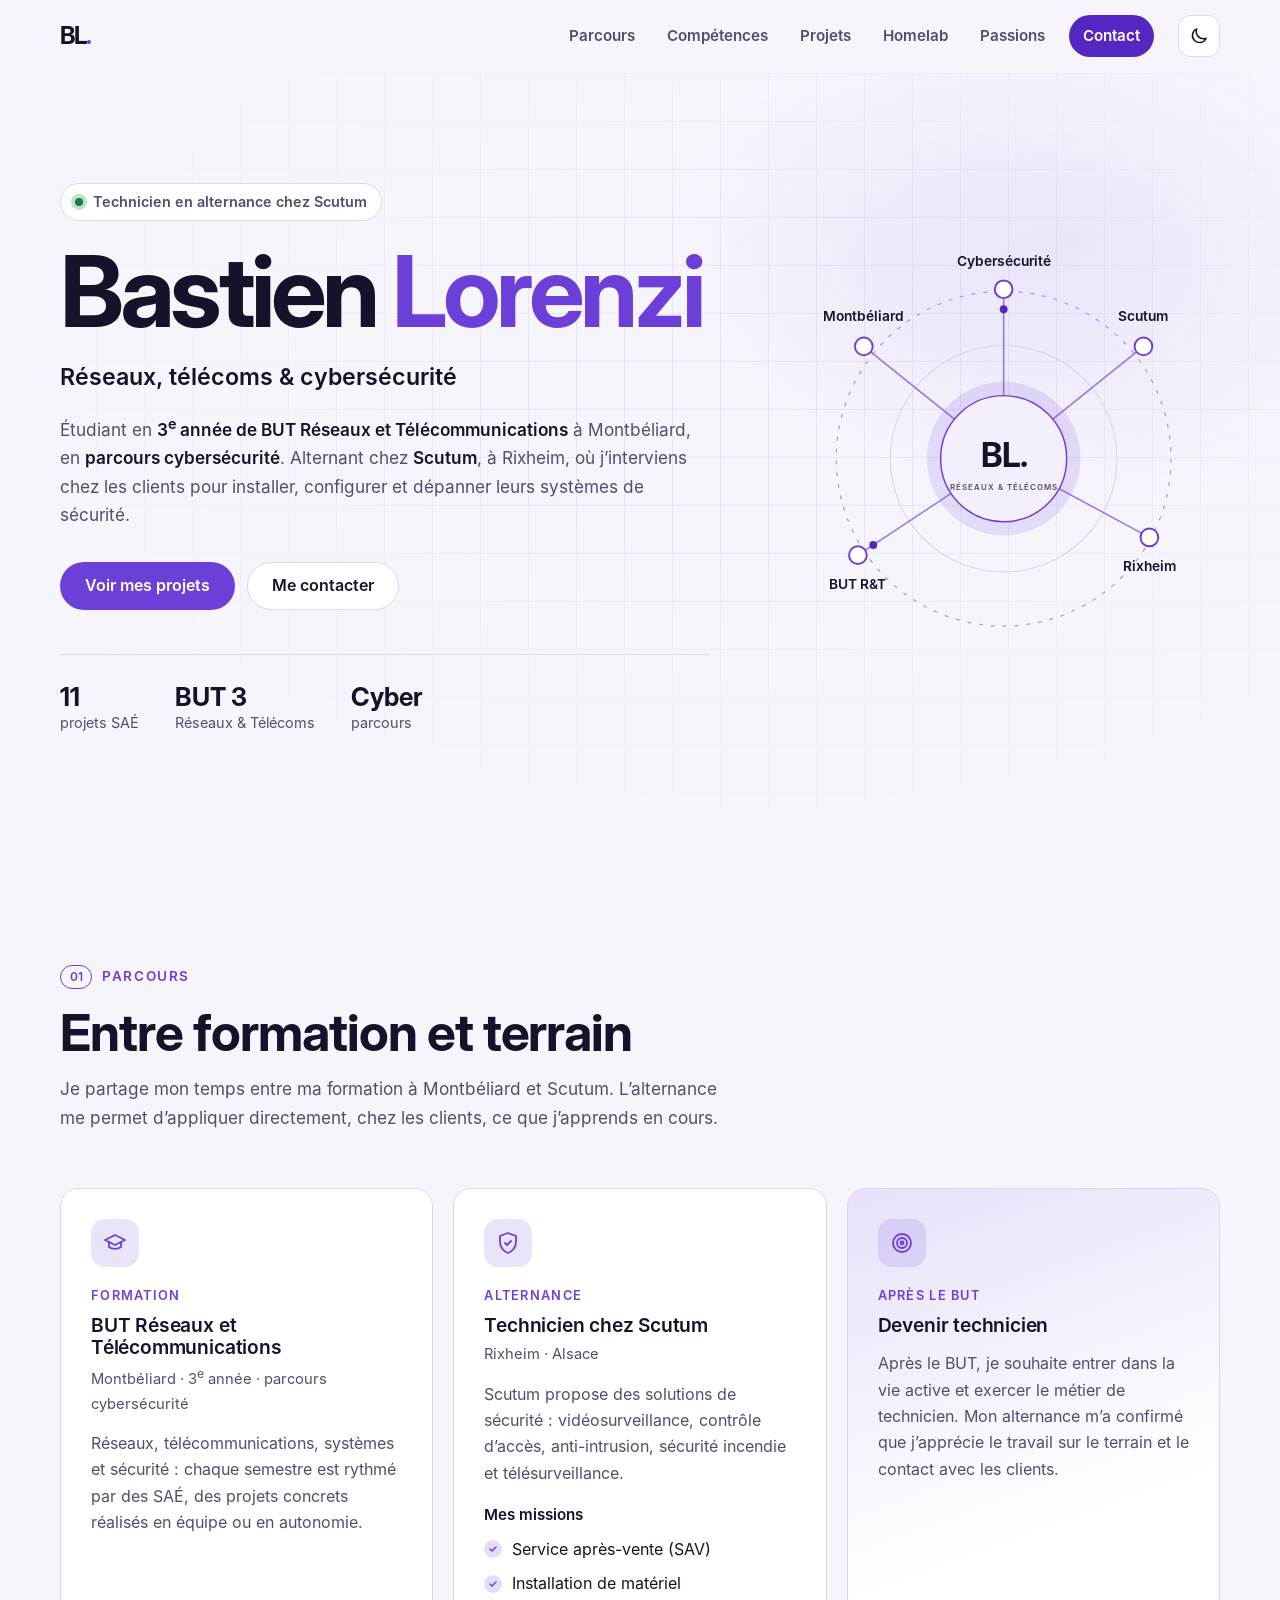
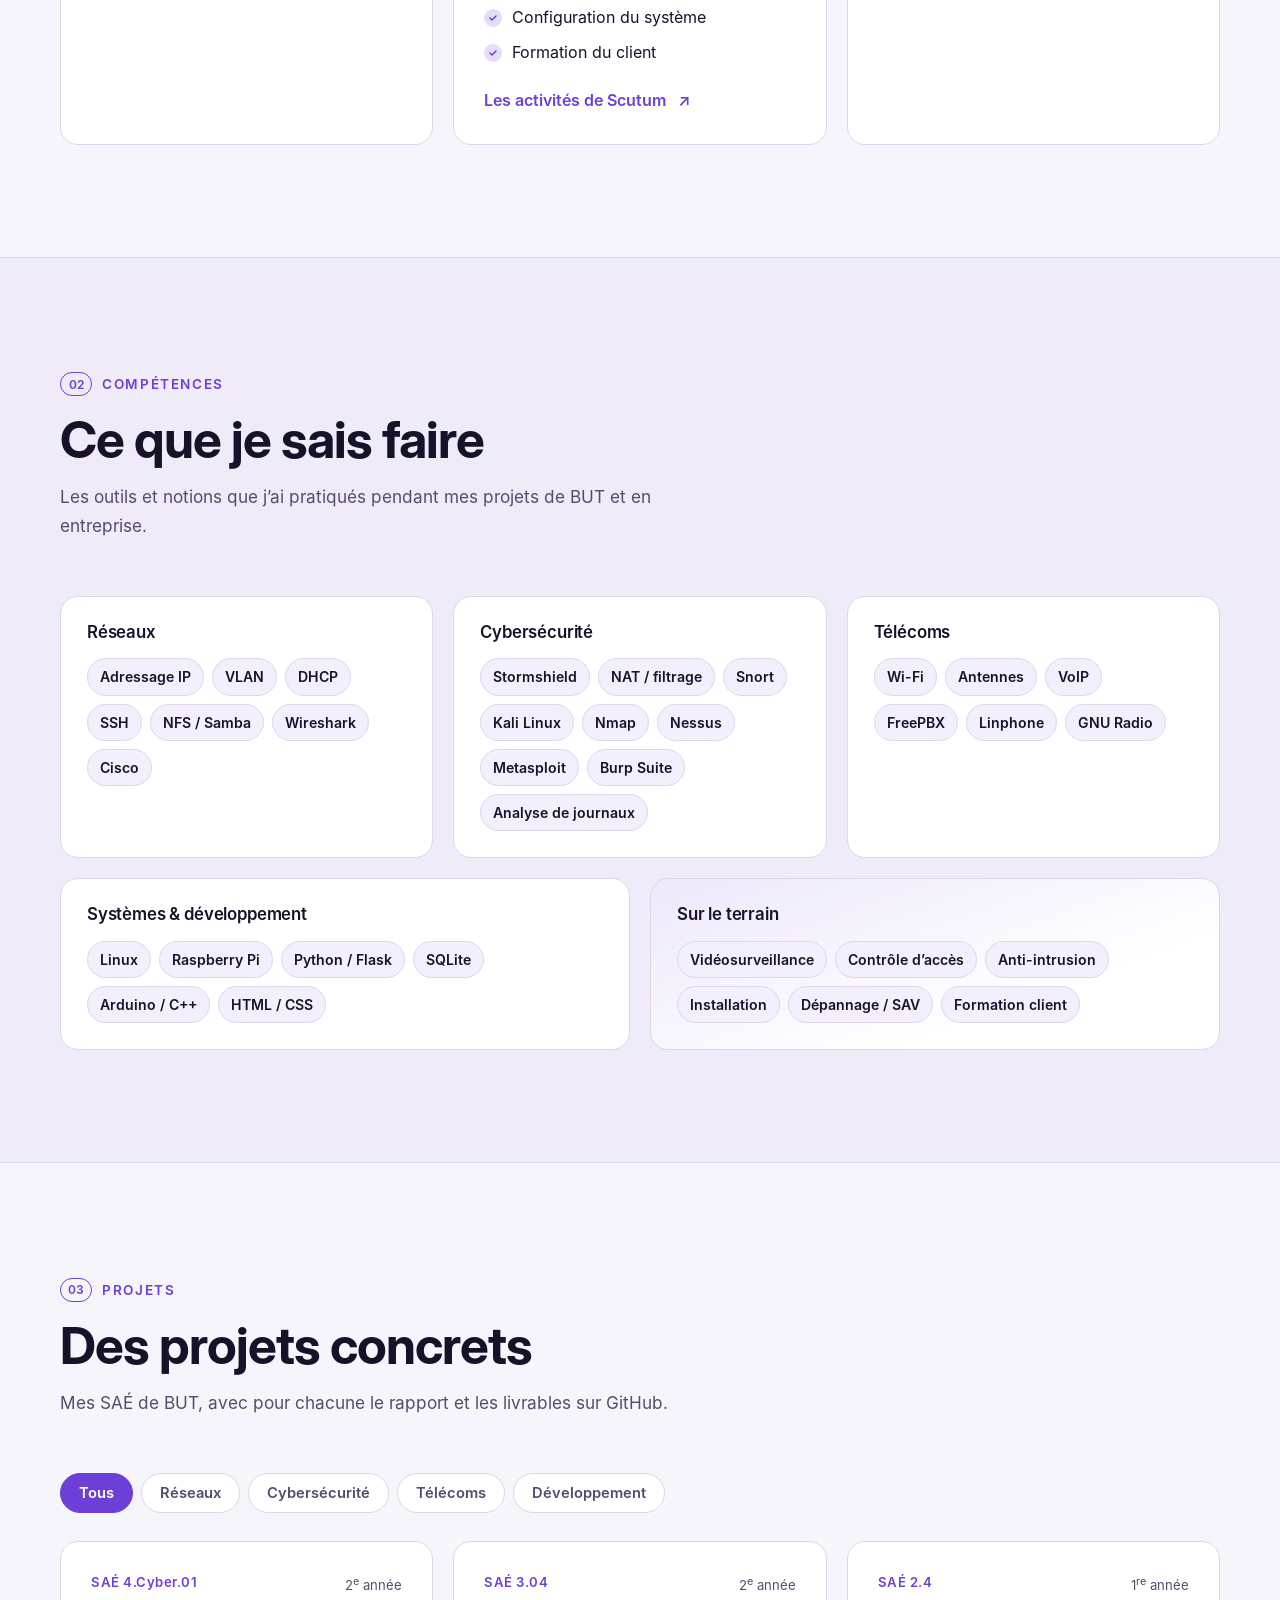
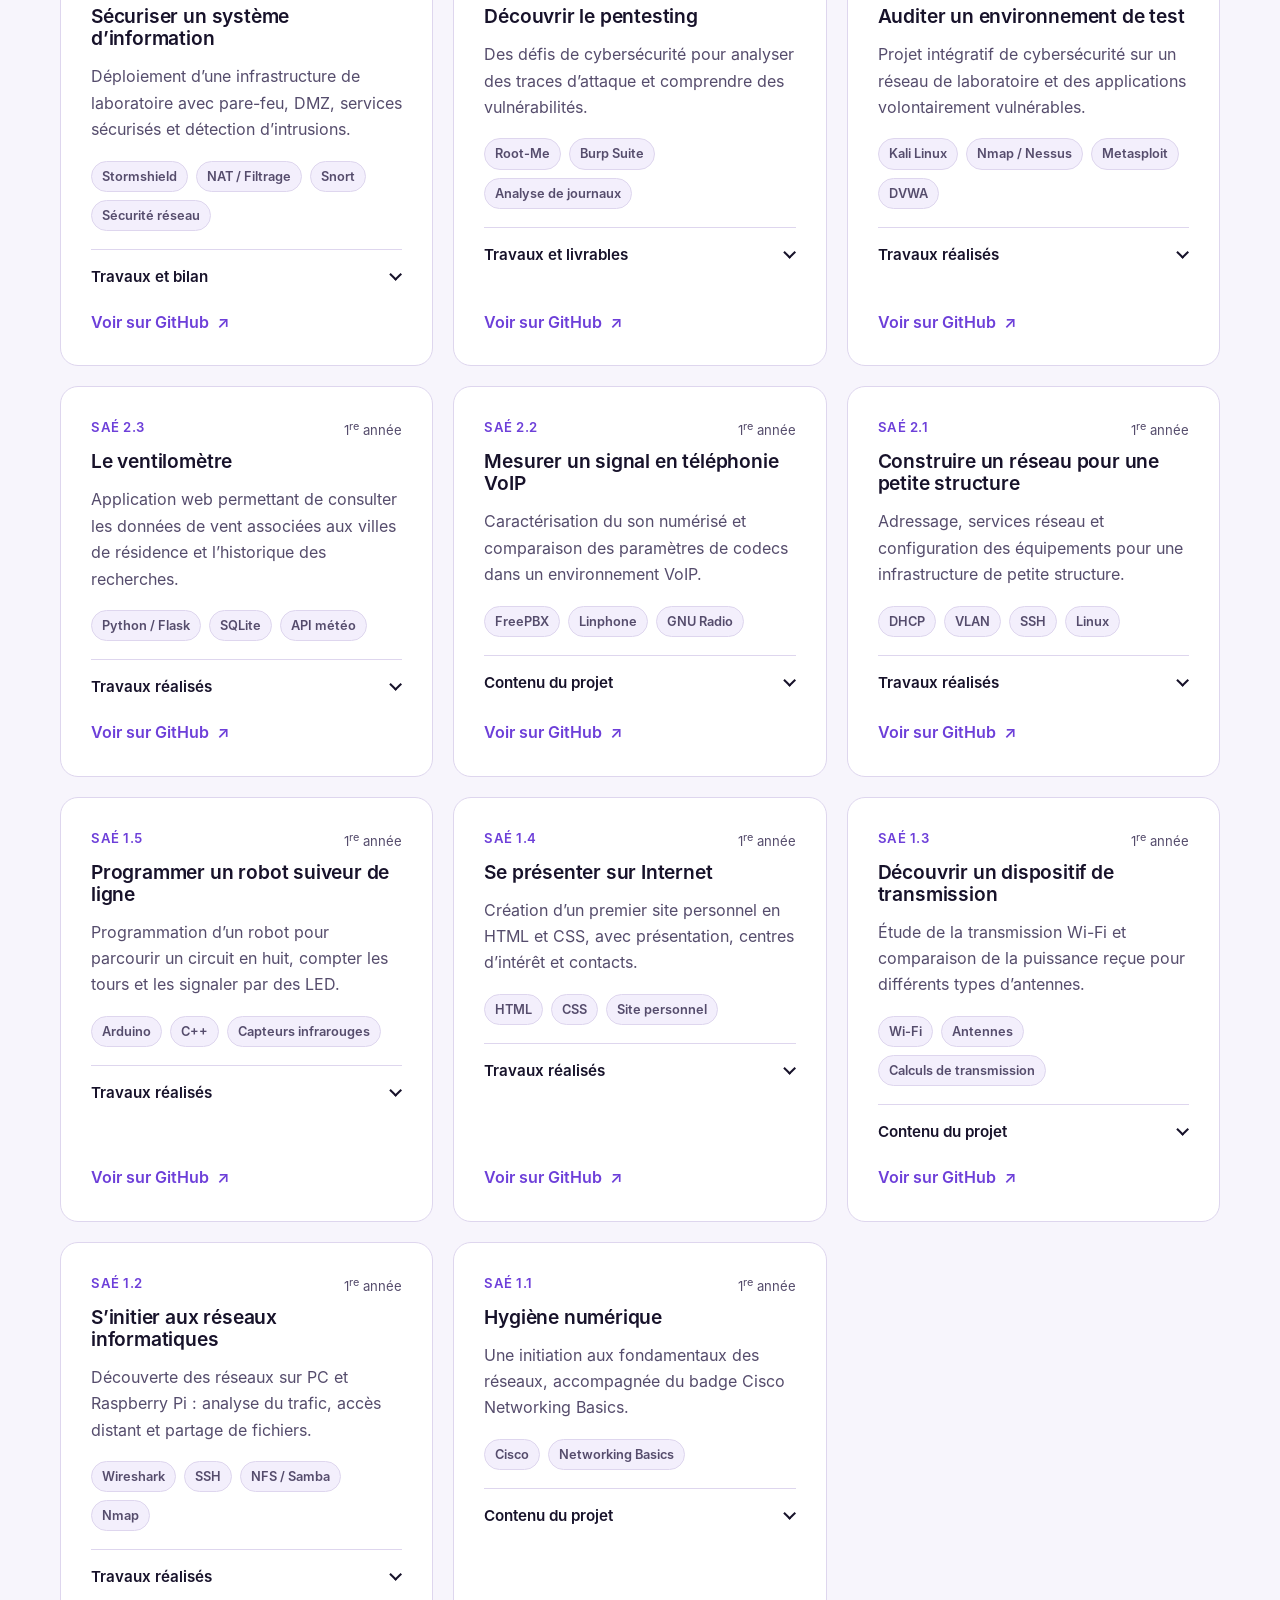
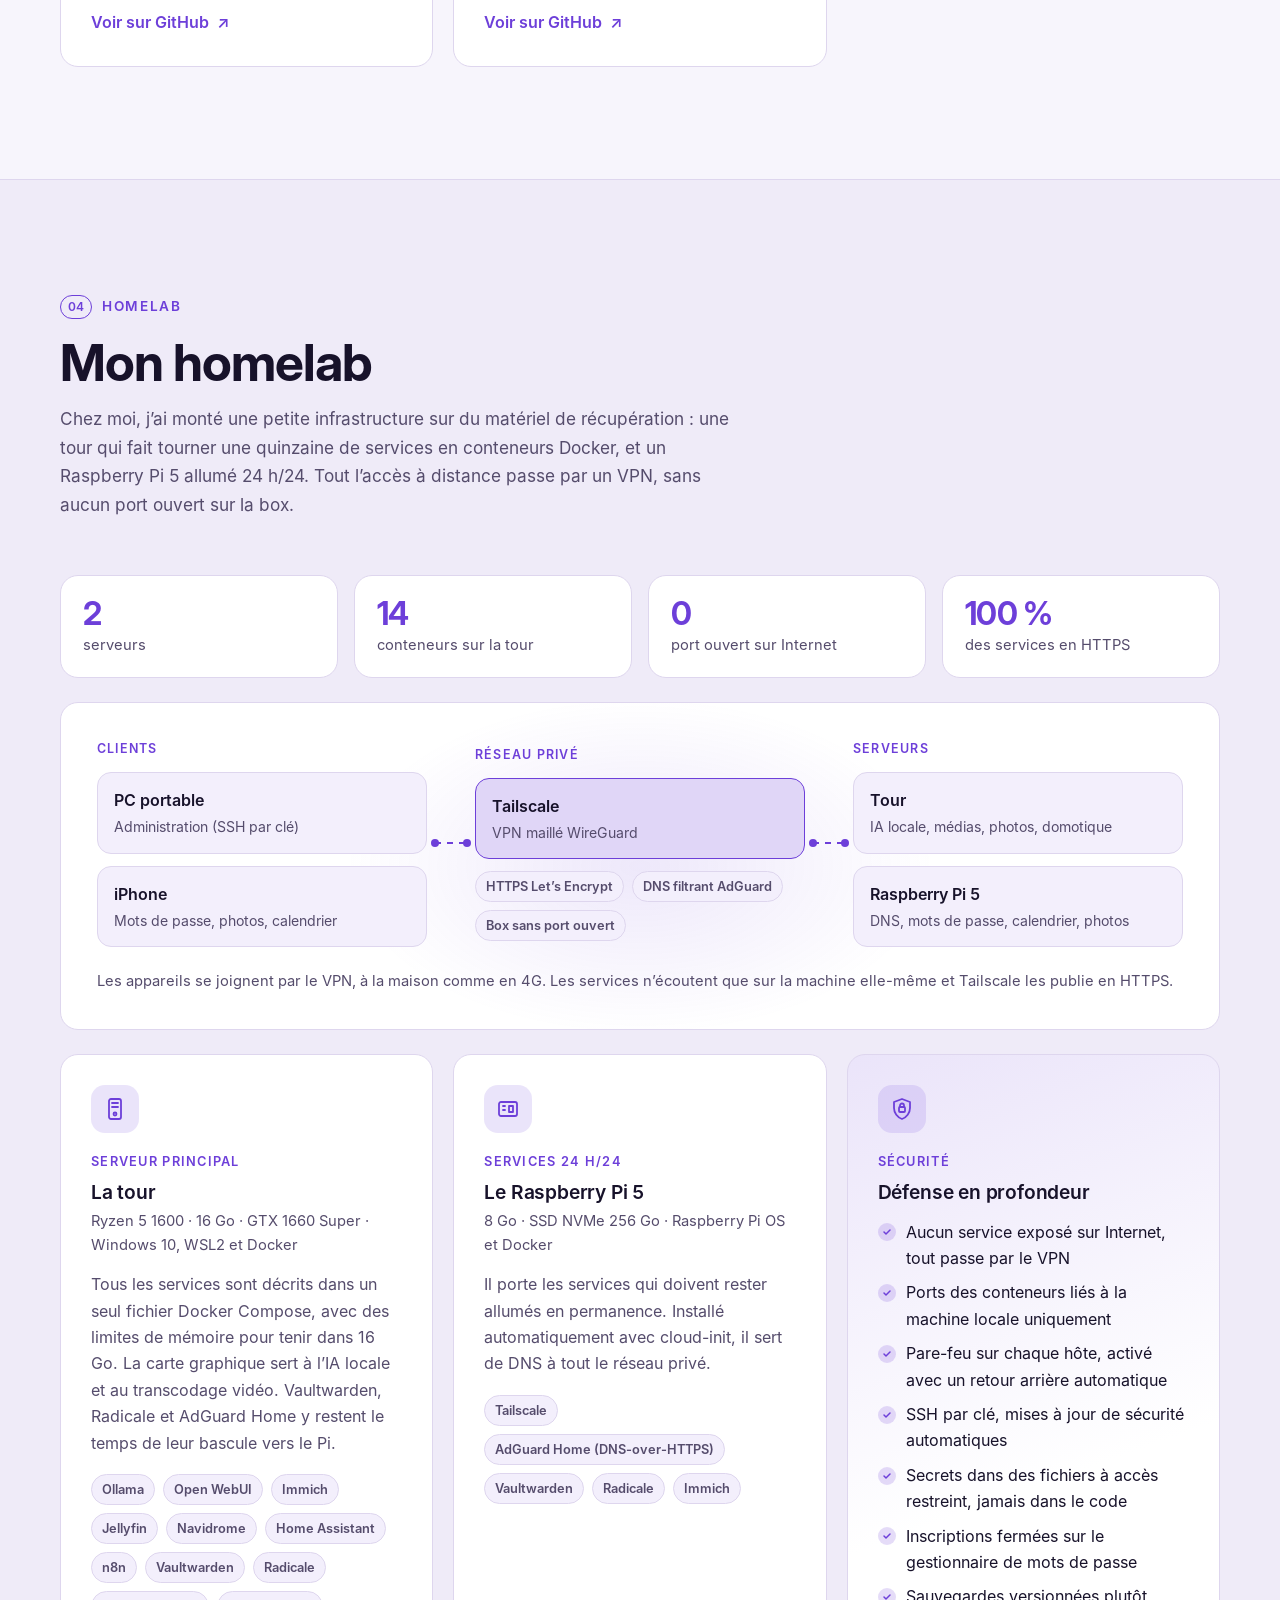
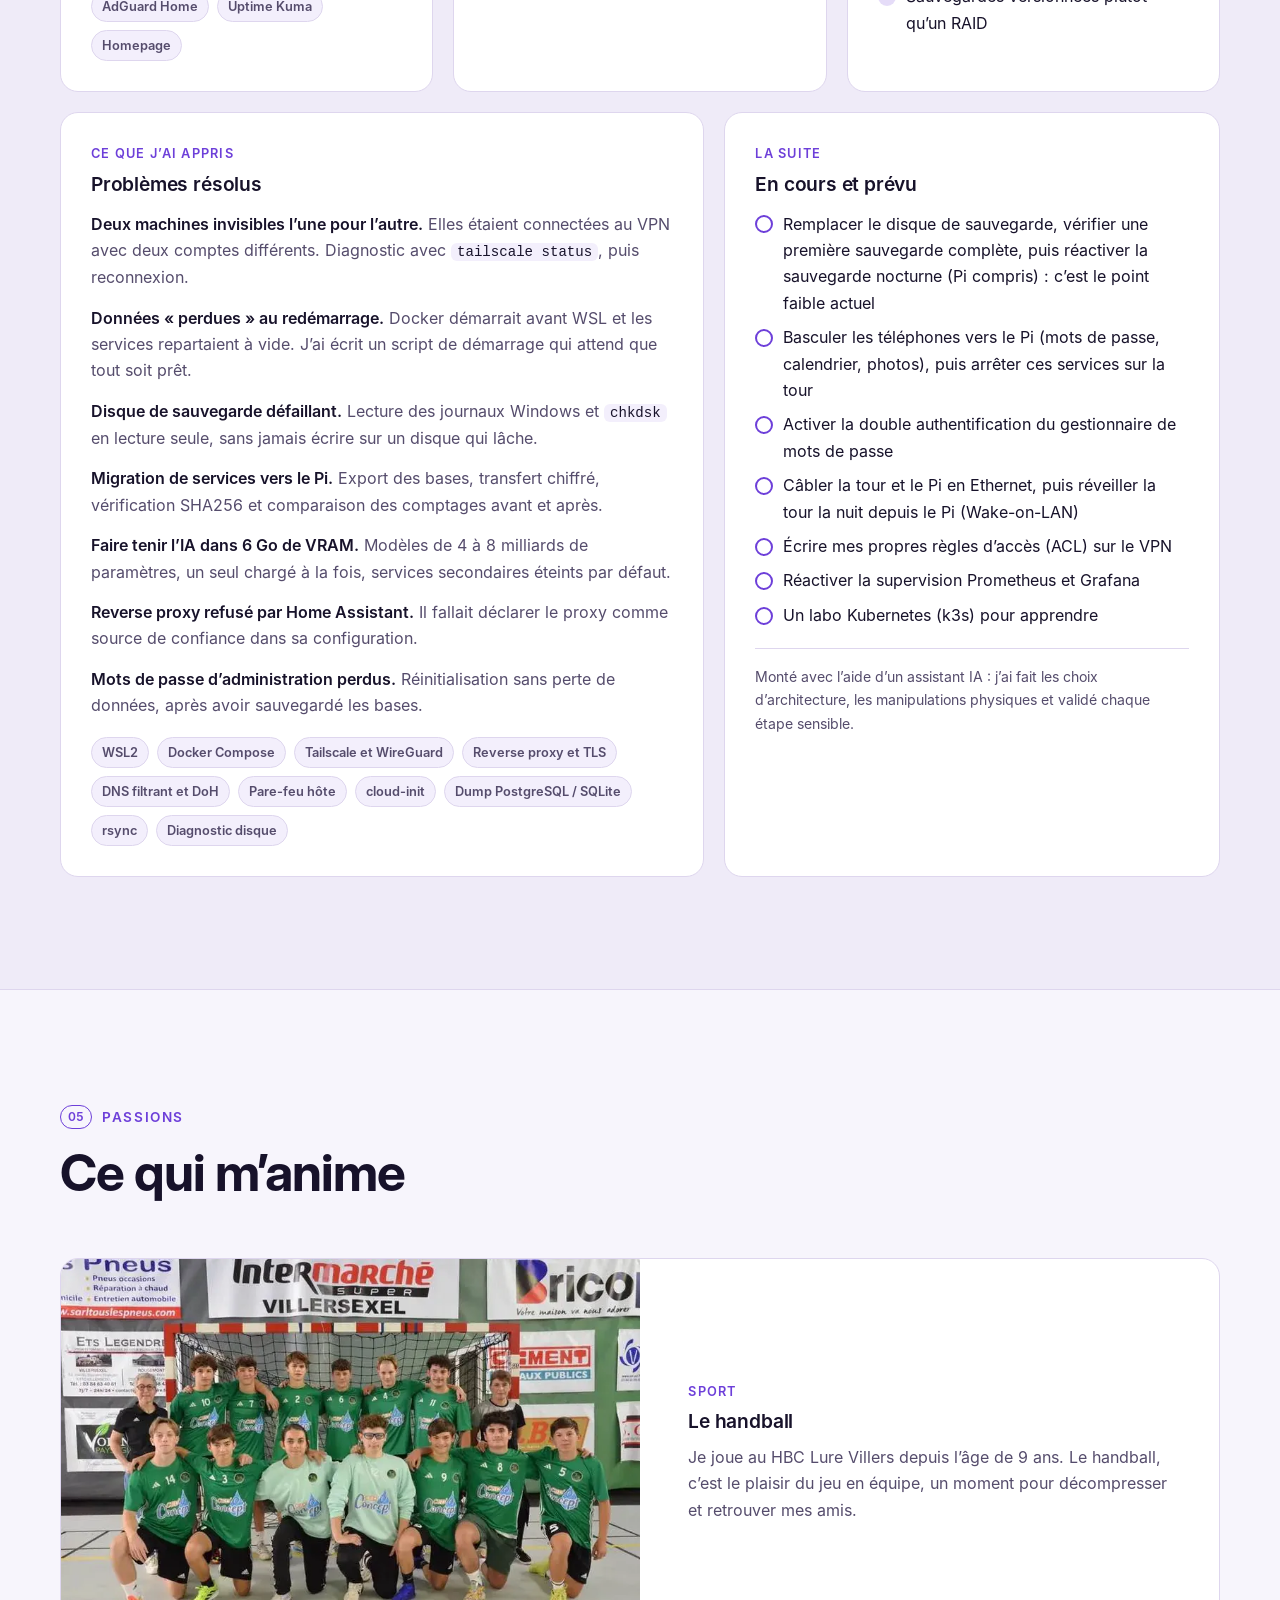
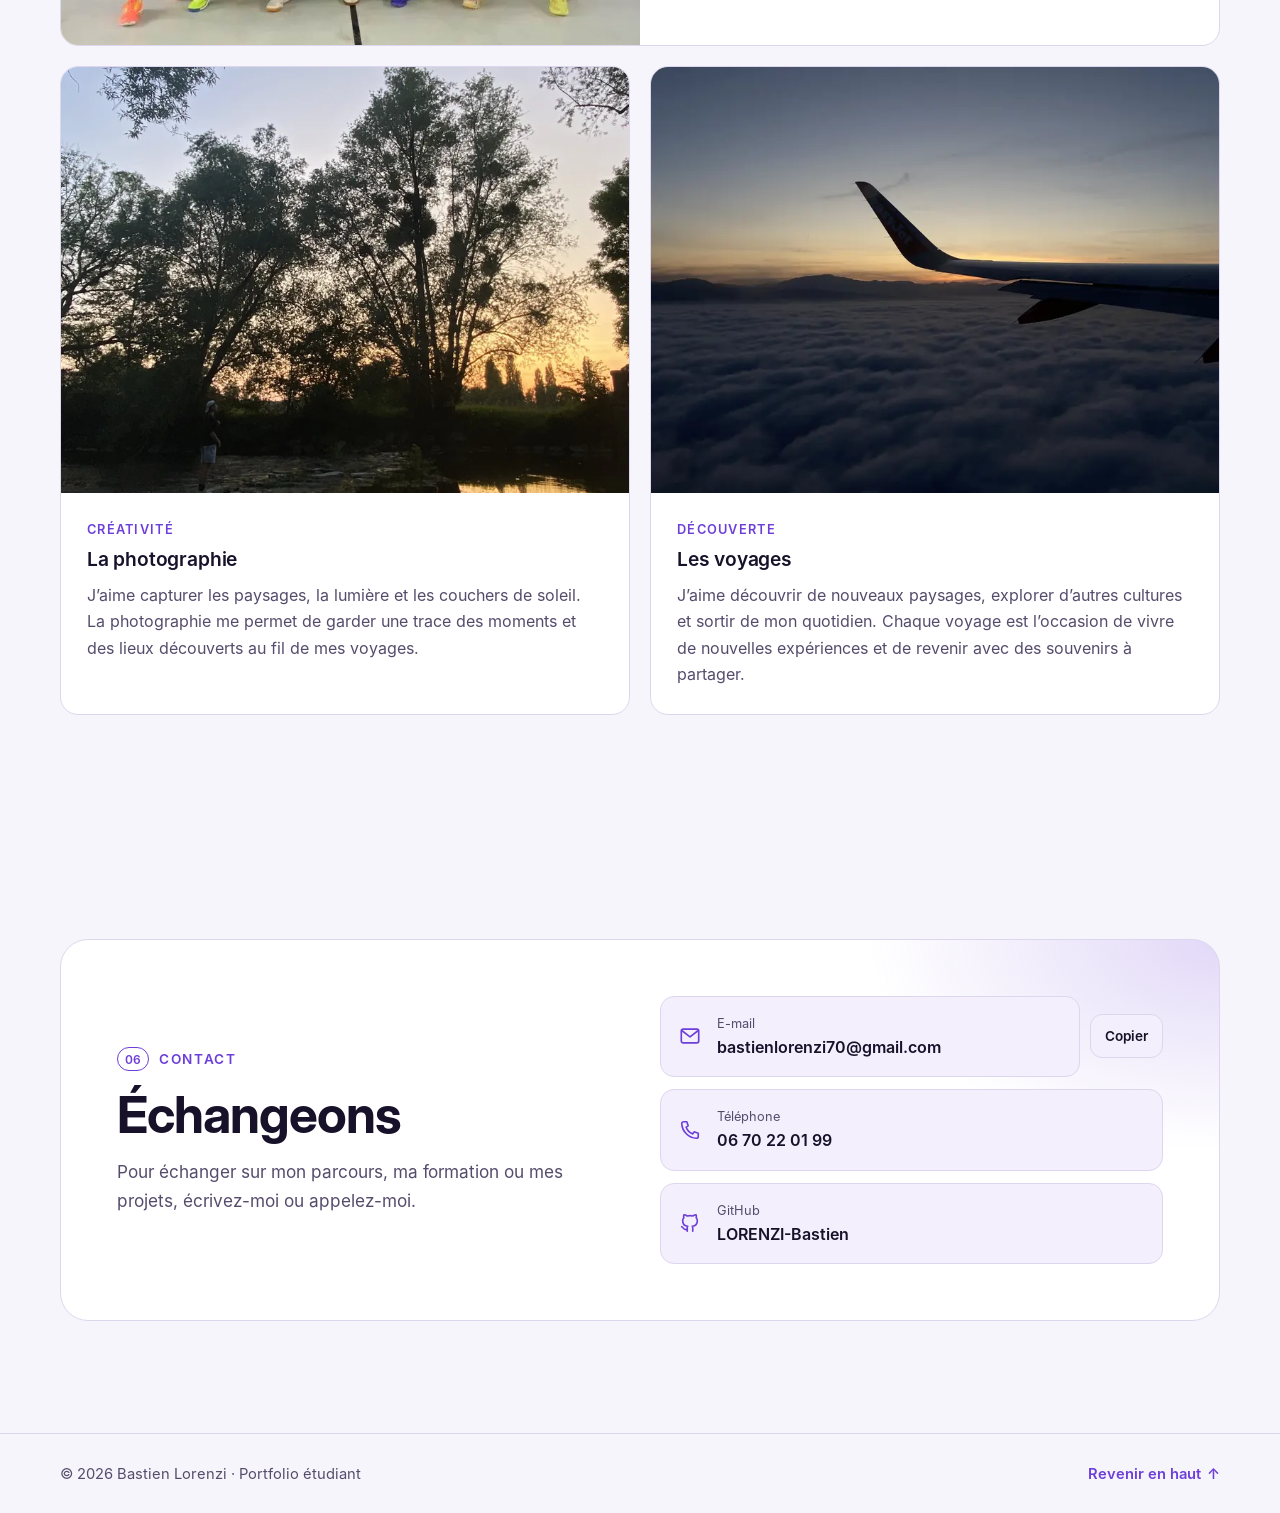
==== commit f88e483a: "Homelab : synchroniser la section avec homelab.md (2eedf10) Bascule vers le Pi, inscriptions fermées" ====
--- a/index.html
+++ b/index.html
@@ -489,7 +489,7 @@
             <p class="card-kicker">Serveur principal</p>
             <h3>La tour</h3>
             <p class="card-meta">Ryzen 5 1600 · 16 Go · GTX 1660 Super · Windows 10, WSL2 et Docker</p>
-            <p>Tous les services sont décrits dans un seul fichier Docker Compose, avec des limites de mémoire pour tenir dans 16 Go. La carte graphique sert à l’IA locale et au transcodage vidéo.</p>
+            <p>Tous les services sont décrits dans un seul fichier Docker Compose, avec des limites de mémoire pour tenir dans 16 Go. La carte graphique sert à l’IA locale et au transcodage vidéo. Vaultwarden, Radicale et AdGuard Home y restent le temps de leur bascule vers le Pi.</p>
             <ul class="chips chips-sm">
               <li>Ollama</li><li>Open WebUI</li><li>Immich</li><li>Jellyfin</li><li>Navidrome</li><li>Home Assistant</li><li>n8n</li><li>Vaultwarden</li><li>Radicale</li><li>AdGuard Home</li><li>Uptime Kuma</li><li>Homepage</li>
             </ul>
@@ -520,6 +520,7 @@
               <li>Pare-feu sur chaque hôte, activé avec un retour arrière automatique</li>
               <li>SSH par clé, mises à jour de sécurité automatiques</li>
               <li>Secrets dans des fichiers à accès restreint, jamais dans le code</li>
+              <li>Inscriptions fermées sur le gestionnaire de mots de passe</li>
               <li>Sauvegardes versionnées plutôt qu’un RAID</li>
             </ul>
           </article>
@@ -535,6 +536,11 @@
               <li><strong>Disque de sauvegarde défaillant.</strong> Lecture des journaux Windows et <code>chkdsk</code> en lecture seule, sans jamais écrire sur un disque qui lâche.</li>
               <li><strong>Migration de services vers le Pi.</strong> Export des bases, transfert chiffré, vérification SHA256 et comparaison des comptages avant et après.</li>
               <li><strong>Faire tenir l’IA dans 6 Go de VRAM.</strong> Modèles de 4 à 8 milliards de paramètres, un seul chargé à la fois, services secondaires éteints par défaut.</li>
+              <li><strong>Reverse proxy refusé par Home Assistant.</strong> Il fallait déclarer le proxy comme source de confiance dans sa configuration.</li>
+              <li><strong>Mots de passe d’administration perdus.</strong> Réinitialisation sans perte de données, après avoir sauvegardé les bases.</li>
+            </ul>
+            <ul class="chips chips-sm" aria-label="Compétences acquises">
+              <li>WSL2</li><li>Docker Compose</li><li>Tailscale et WireGuard</li><li>Reverse proxy et TLS</li><li>DNS filtrant et DoH</li><li>Pare-feu hôte</li><li>cloud-init</li><li>Dump PostgreSQL / SQLite</li><li>rsync</li><li>Diagnostic disque</li>
             </ul>
           </article>
 
@@ -542,7 +548,9 @@
             <p class="card-kicker">La suite</p>
             <h3>En cours et prévu</h3>
             <ul class="check-list lab-todo">
-              <li>Remplacer le disque de sauvegarde et lancer la sauvegarde automatique nocturne</li>
+              <li>Remplacer le disque de sauvegarde, vérifier une première sauvegarde complète, puis réactiver la sauvegarde nocturne (Pi compris) : c’est le point faible actuel</li>
+              <li>Basculer les téléphones vers le Pi (mots de passe, calendrier, photos), puis arrêter ces services sur la tour</li>
+              <li>Activer la double authentification du gestionnaire de mots de passe</li>
               <li>Câbler la tour et le Pi en Ethernet, puis réveiller la tour la nuit depuis le Pi (Wake-on-LAN)</li>
               <li>Écrire mes propres règles d’accès (ACL) sur le VPN</li>
               <li>Réactiver la supervision Prometheus et Grafana</li>
--- a/css/style.css
+++ b/css/style.css
@@ -451,7 +451,7 @@
 .lab-map figcaption { grid-column: 1 / -1; margin-top: 22px; color: var(--muted); font-size: .92rem; }
 
 .lab-grid { display: grid; grid-template-columns: repeat(3, 1fr); gap: 20px; }
-.lab-grid .chips { margin-top: 18px; }
+.lab-grid .chips, .lab-bottom .chips { margin-top: 18px; }
 .lab-grid .check-list { margin-bottom: 0; margin-top: 16px; }
 .lab-security { background: linear-gradient(160deg, color-mix(in srgb, var(--accent) 14%, var(--surface)), var(--surface) 65%); }
 .lab-bottom { display: grid; grid-template-columns: 1.3fr 1fr; gap: 20px; margin-top: 20px; }
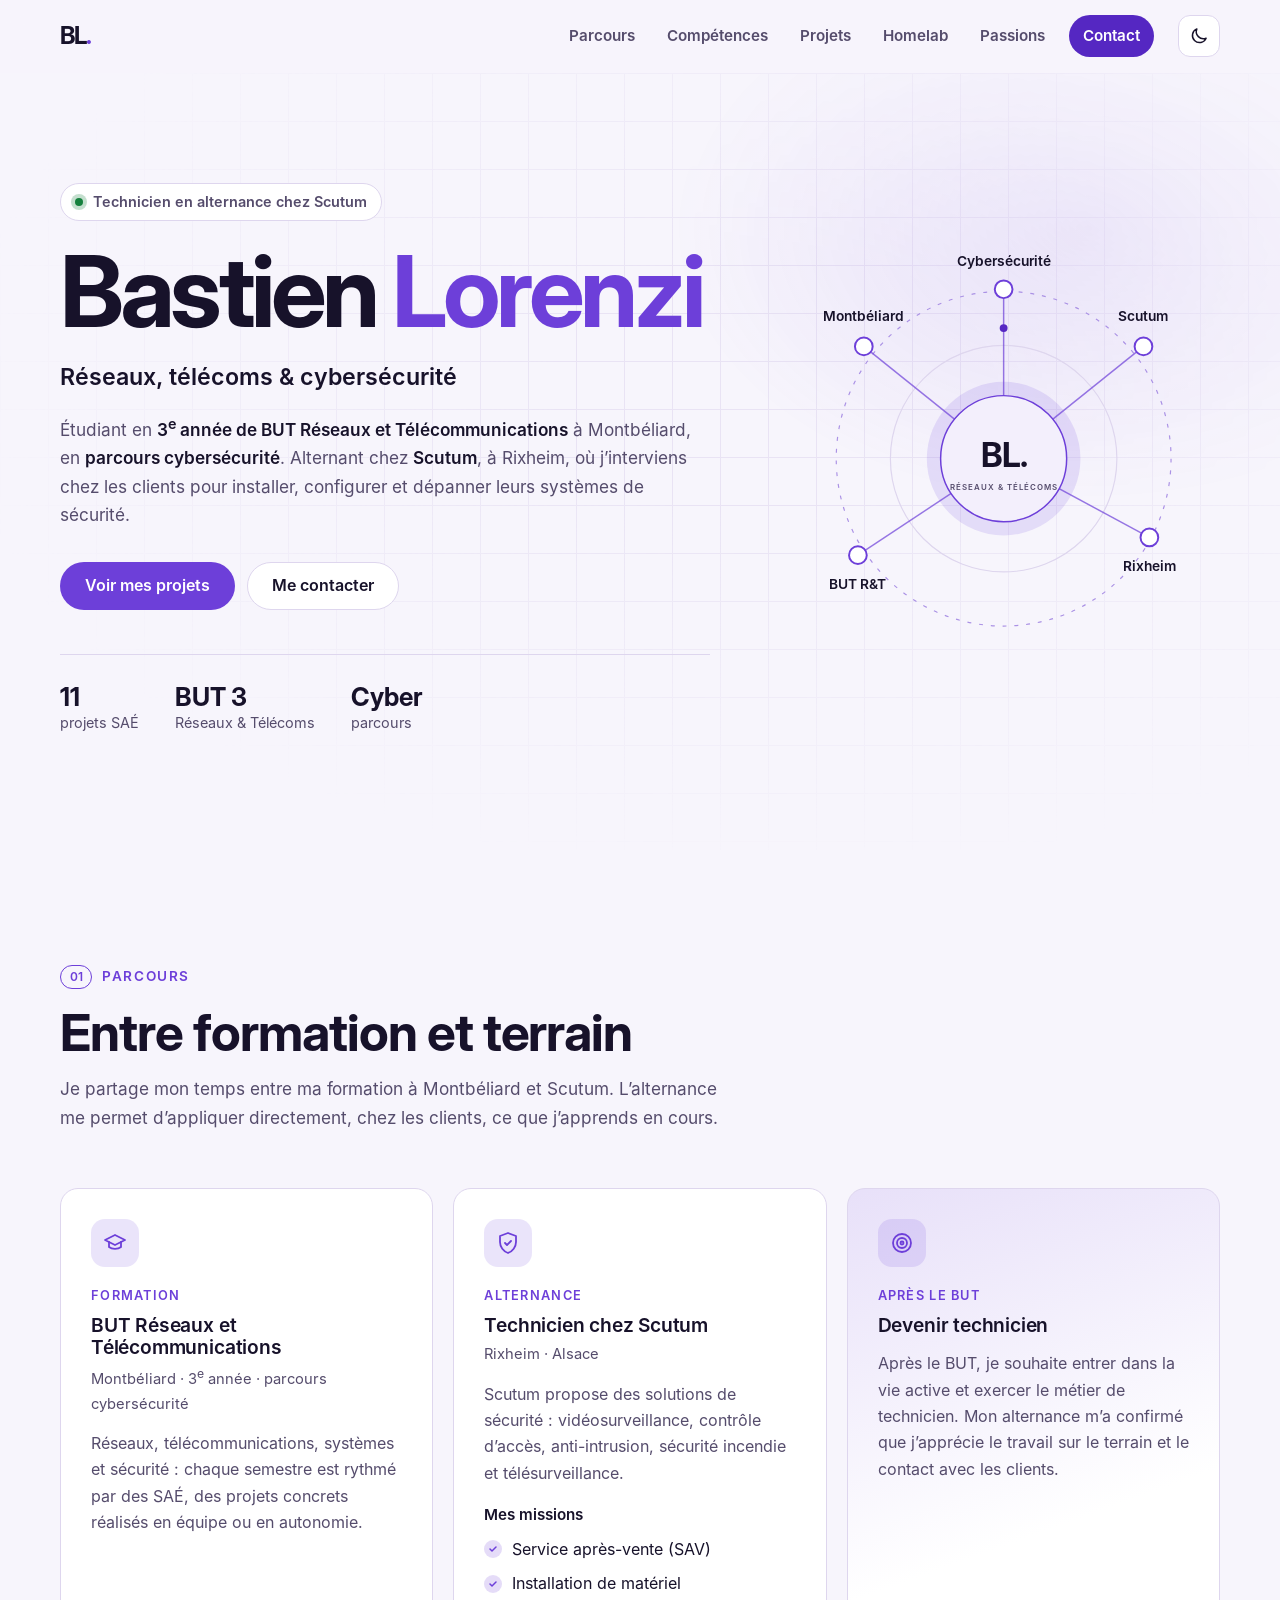
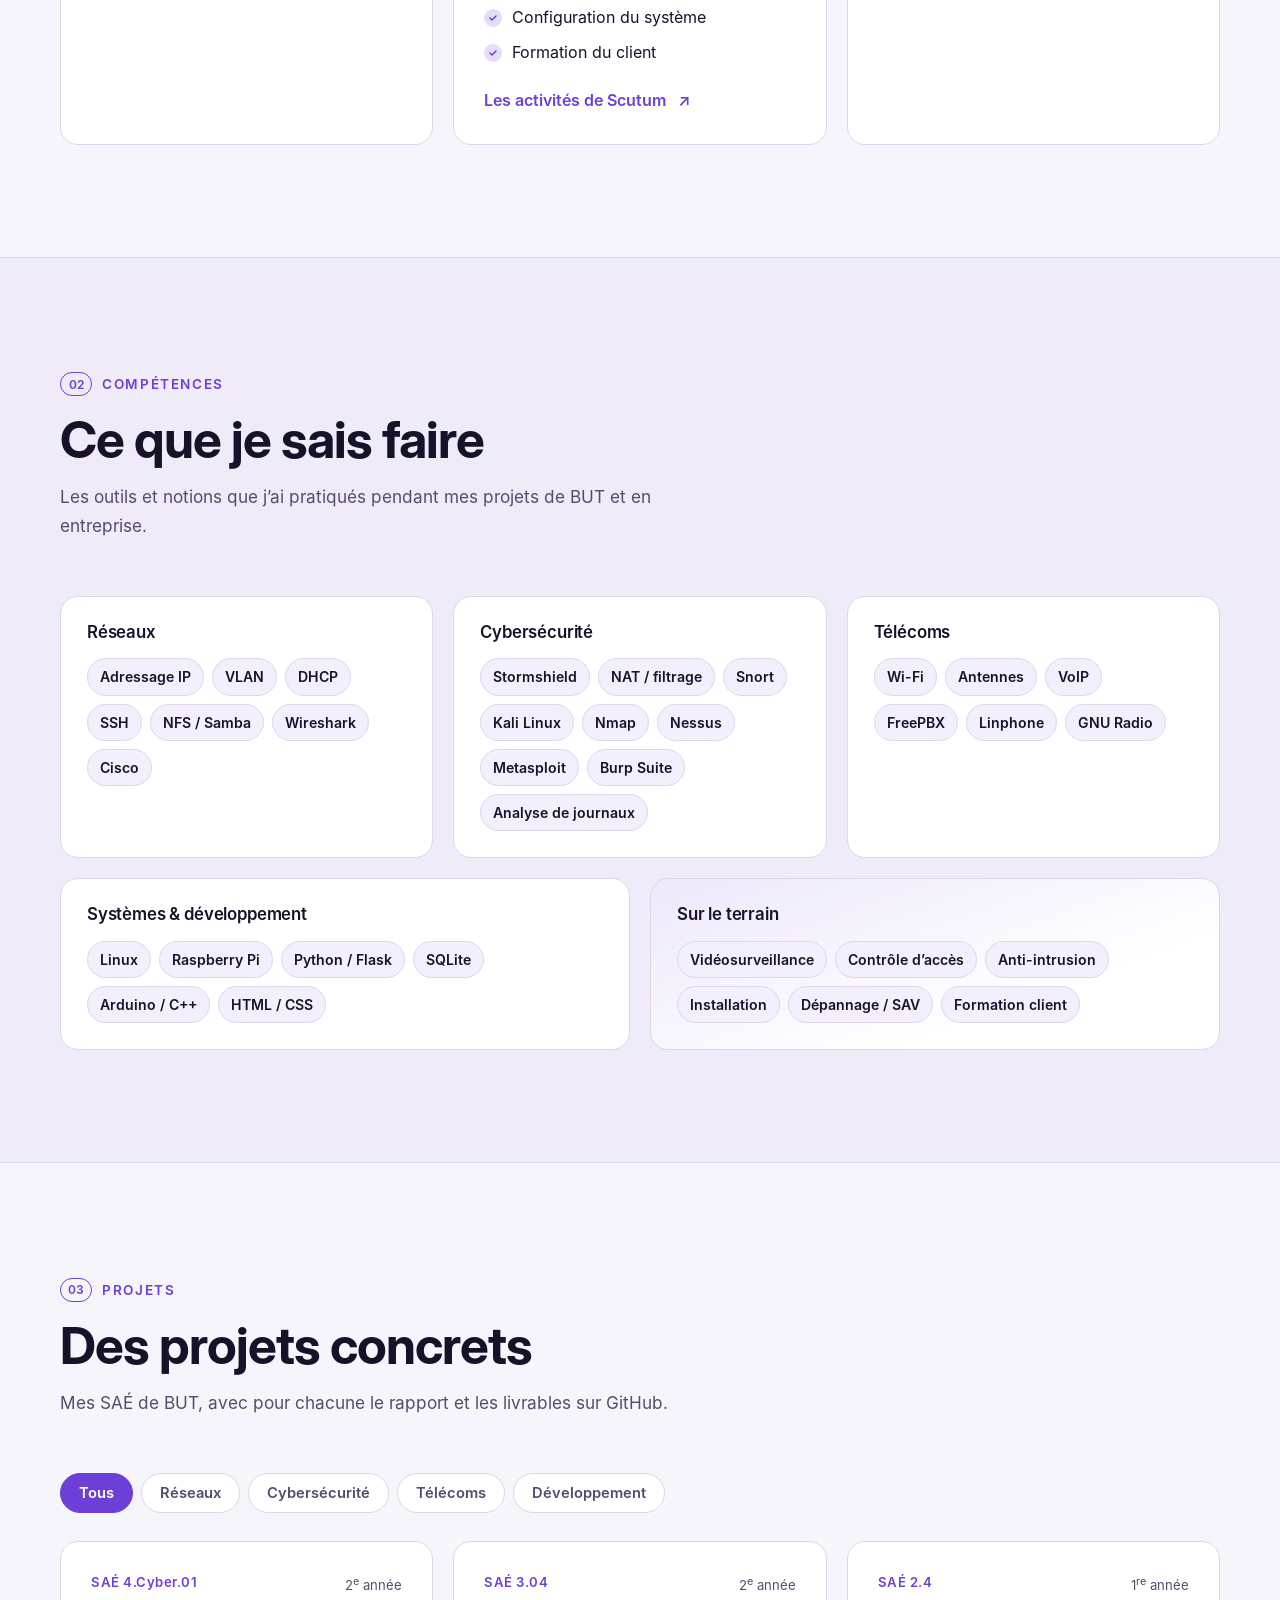
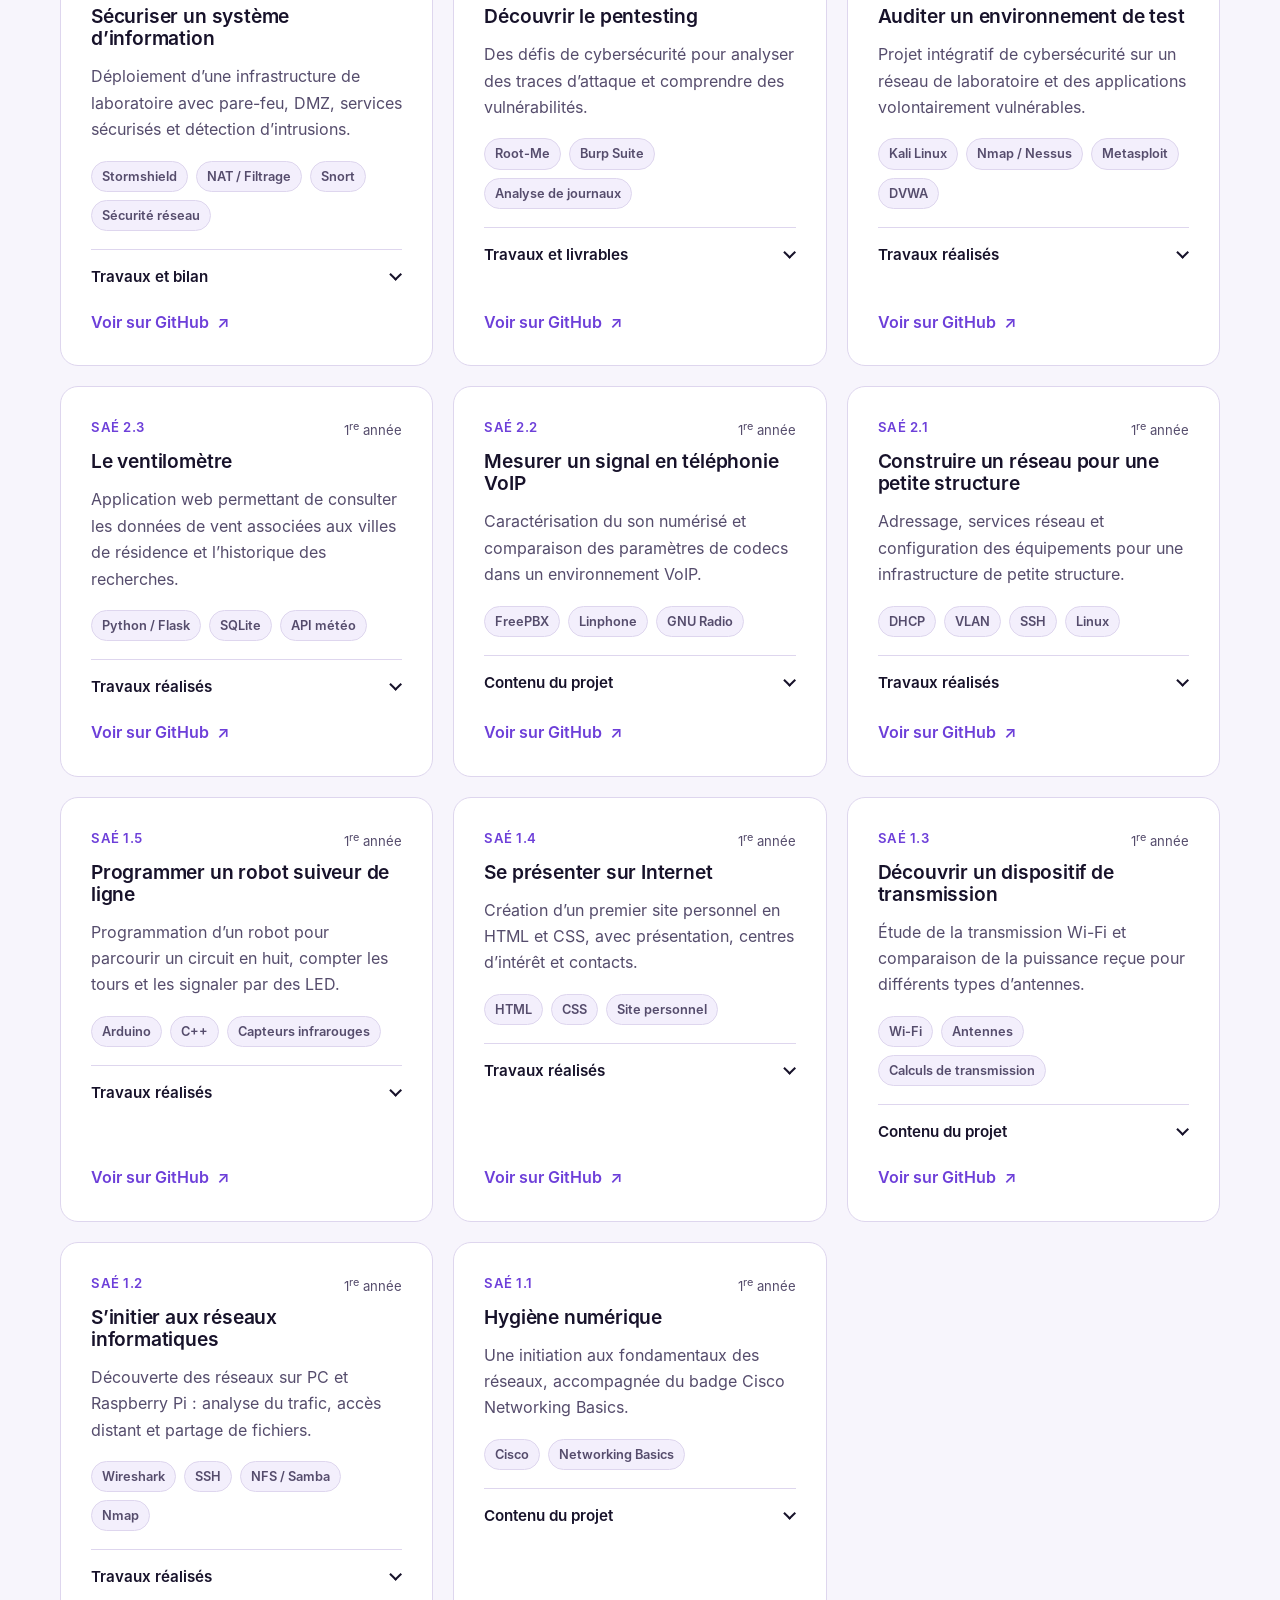
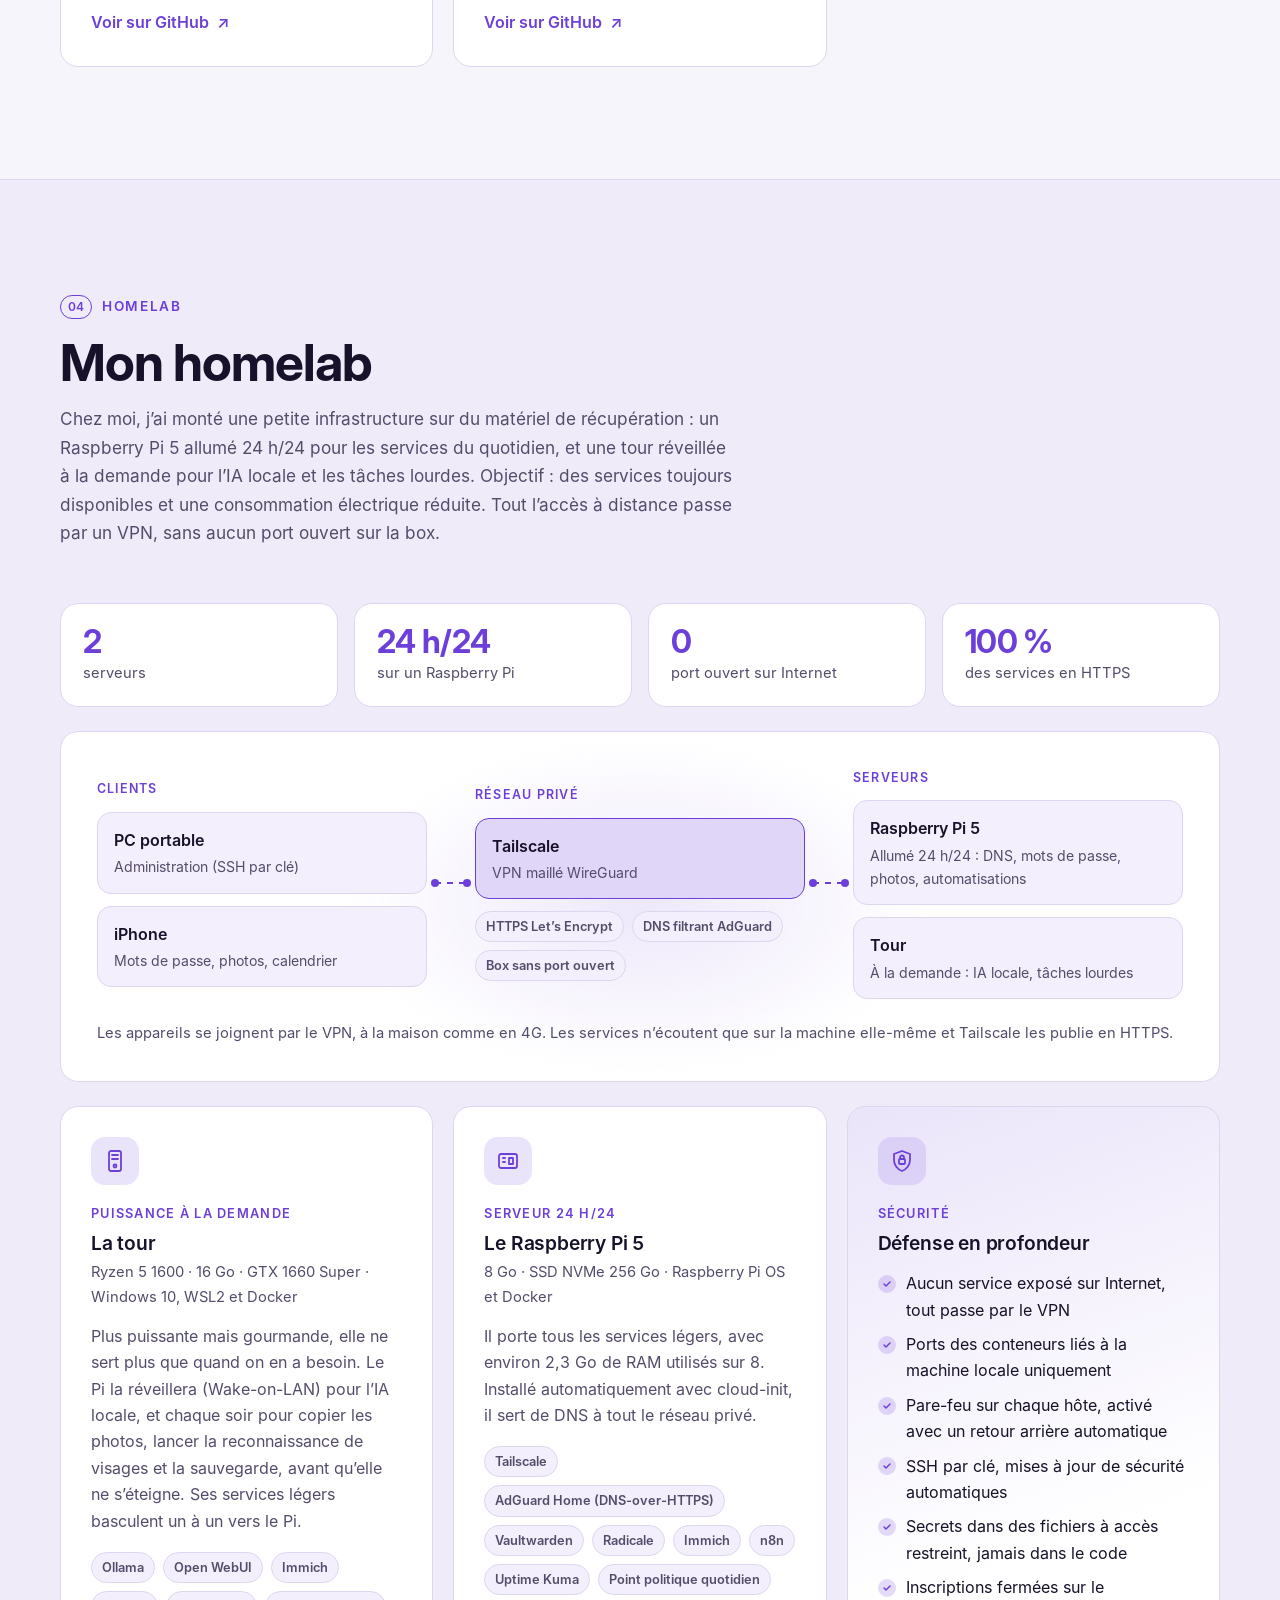
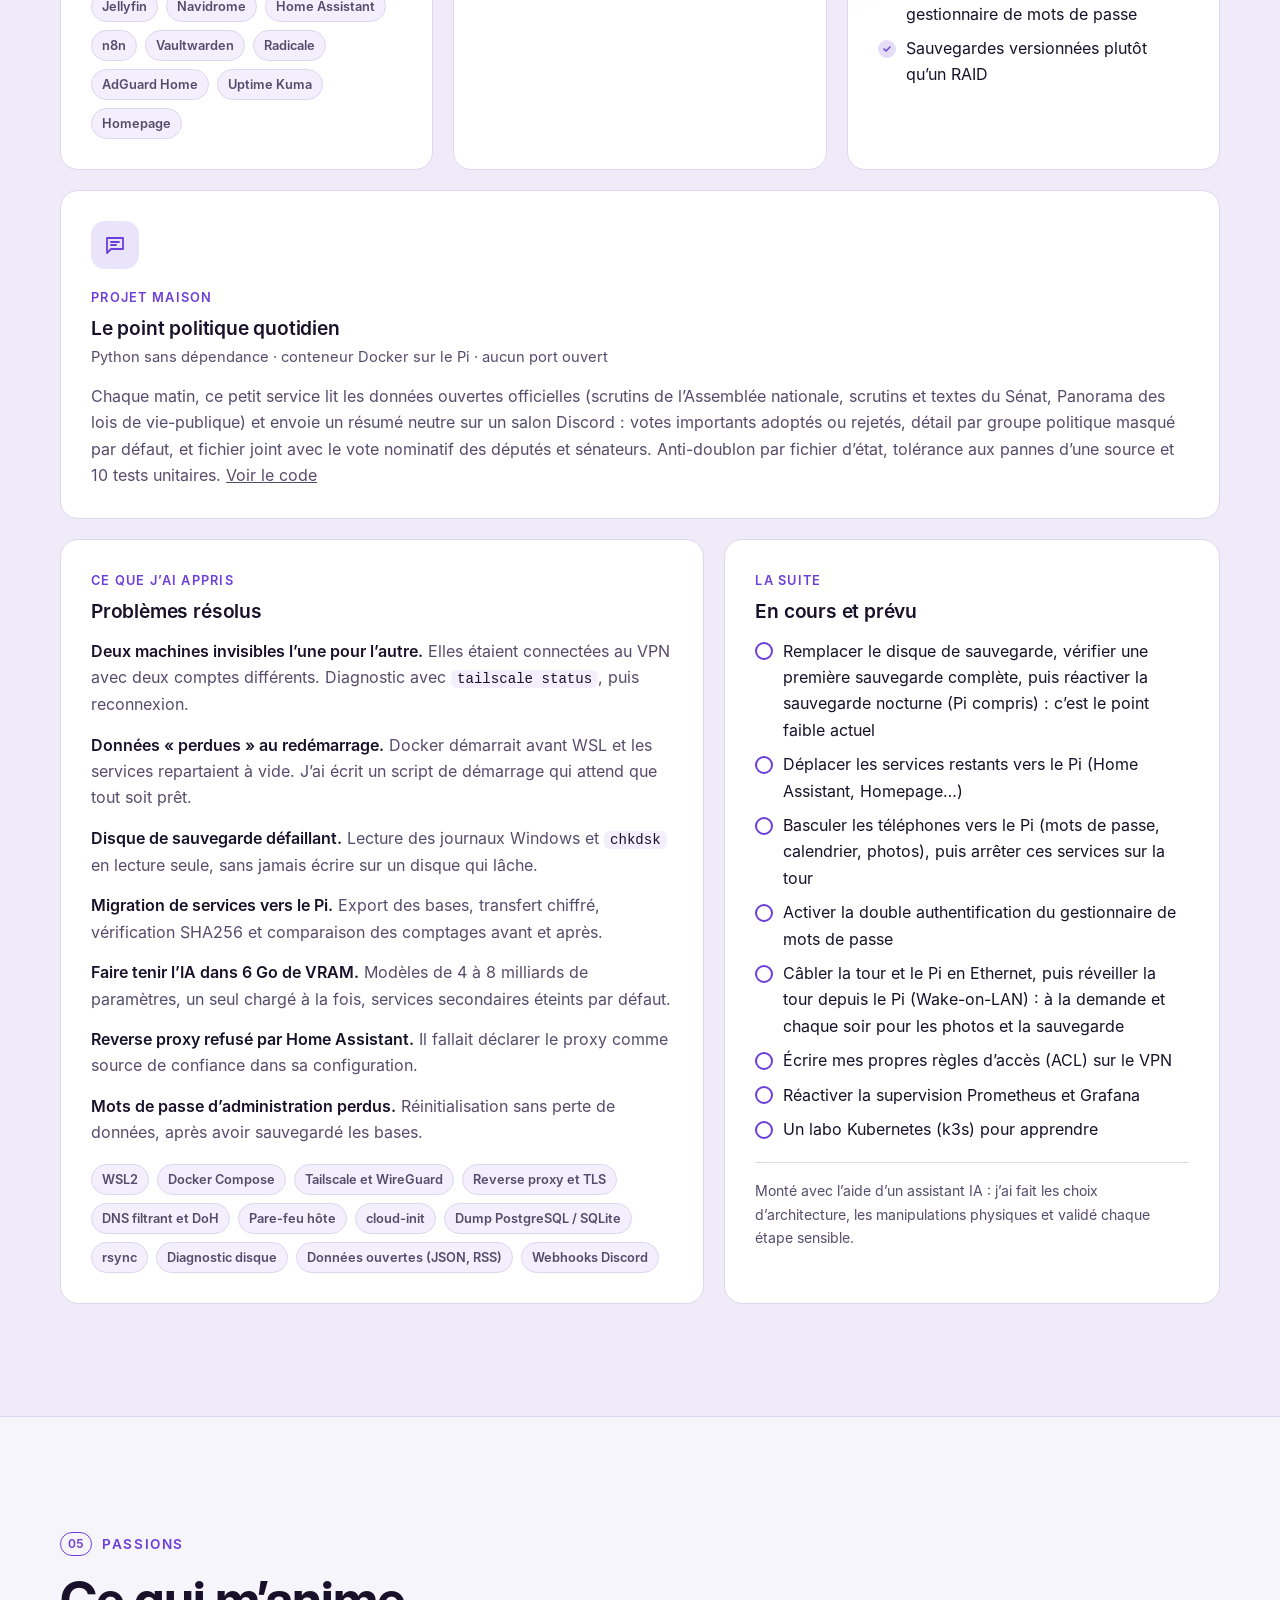
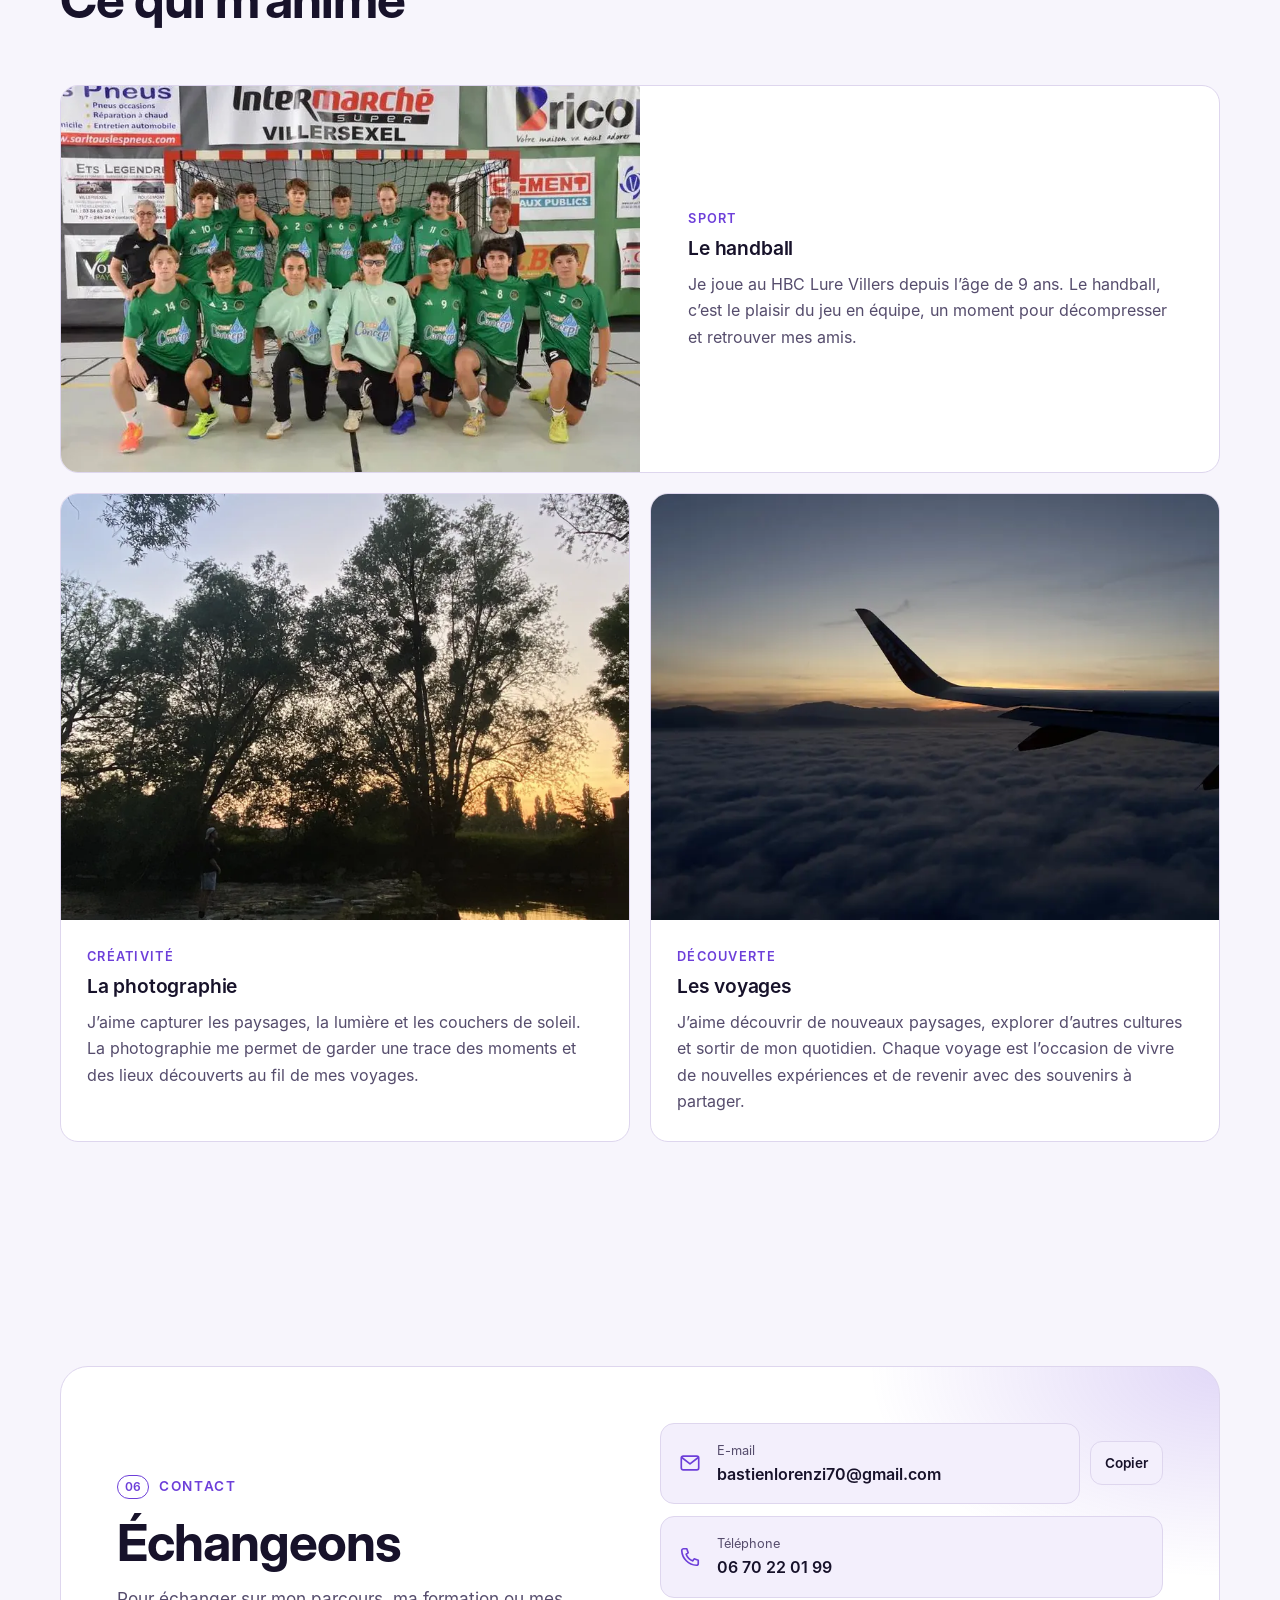
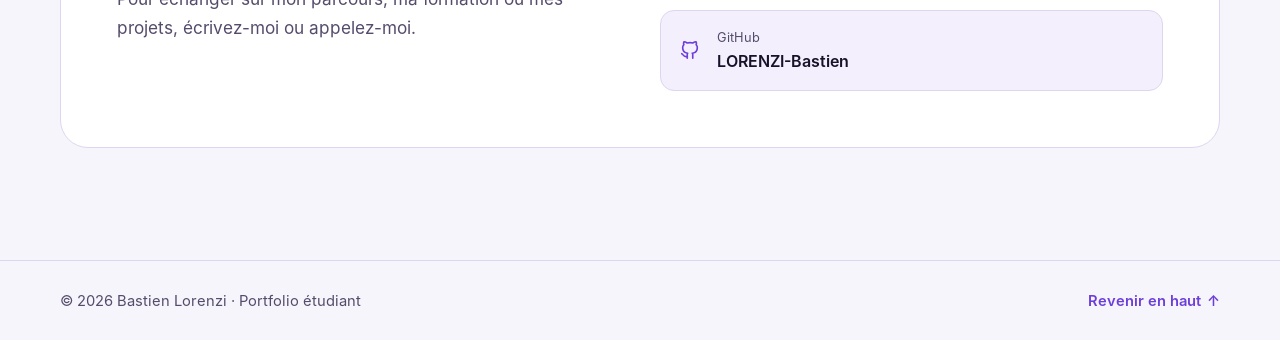
==== commit 8bcaf7b3: "Homelab : synchroniser la section avec homelab.md (e1a9b53) Pi serveur 24 h/24, tour réveillée à la " ====
--- a/index.html
+++ b/index.html
@@ -448,12 +448,12 @@
         <header class="section-head reveal">
           <p class="eyebrow"><span>04</span> Homelab</p>
           <h2 id="titre-homelab">Mon homelab</h2>
-          <p class="section-intro">Chez moi, j’ai monté une petite infrastructure sur du matériel de récupération : une tour qui fait tourner une quinzaine de services en conteneurs Docker, et un Raspberry Pi 5 allumé 24 h/24. Tout l’accès à distance passe par un VPN, sans aucun port ouvert sur la box.</p>
+          <p class="section-intro">Chez moi, j’ai monté une petite infrastructure sur du matériel de récupération : un Raspberry Pi 5 allumé 24 h/24 pour les services du quotidien, et une tour réveillée à la demande pour l’IA locale et les tâches lourdes. Objectif : des services toujours disponibles et une consommation électrique réduite. Tout l’accès à distance passe par un VPN, sans aucun port ouvert sur la box.</p>
         </header>
 
         <ul class="lab-stats reveal" aria-label="Le homelab en chiffres">
           <li><strong>2</strong><span>serveurs</span></li>
-          <li><strong>14</strong><span>conteneurs sur la tour</span></li>
+          <li><strong>24&nbsp;h/24</strong><span>sur un Raspberry Pi</span></li>
           <li><strong>0</strong><span>port ouvert sur Internet</span></li>
           <li><strong>100&nbsp;%</strong><span>des services en HTTPS</span></li>
         </ul>
@@ -475,8 +475,8 @@
           <div class="lab-link" aria-hidden="true"></div>
           <div class="lab-col">
             <p class="lab-col-title">Serveurs</p>
-            <div class="lab-node"><strong>Tour</strong><span>IA locale, médias, photos, domotique</span></div>
-            <div class="lab-node"><strong>Raspberry Pi 5</strong><span>DNS, mots de passe, calendrier, photos</span></div>
+            <div class="lab-node"><strong>Raspberry Pi 5</strong><span>Allumé 24 h/24 : DNS, mots de passe, photos, automatisations</span></div>
+            <div class="lab-node"><strong>Tour</strong><span>À la demande : IA locale, tâches lourdes</span></div>
           </div>
           <figcaption>Les appareils se joignent par le VPN, à la maison comme en 4G. Les services n’écoutent que sur la machine elle-même et Tailscale les publie en HTTPS.</figcaption>
         </figure>
@@ -486,10 +486,10 @@
             <div class="card-icon" aria-hidden="true">
               <svg viewBox="0 0 24 24"><rect x="6" y="2" width="12" height="20" rx="2"/><path d="M9 6h6M9 10h6"/><circle cx="12" cy="17" r="1.5"/></svg>
             </div>
-            <p class="card-kicker">Serveur principal</p>
+            <p class="card-kicker">Puissance à la demande</p>
             <h3>La tour</h3>
             <p class="card-meta">Ryzen 5 1600 · 16 Go · GTX 1660 Super · Windows 10, WSL2 et Docker</p>
-            <p>Tous les services sont décrits dans un seul fichier Docker Compose, avec des limites de mémoire pour tenir dans 16 Go. La carte graphique sert à l’IA locale et au transcodage vidéo. Vaultwarden, Radicale et AdGuard Home y restent le temps de leur bascule vers le Pi.</p>
+            <p>Plus puissante mais gourmande, elle ne sert plus que quand on en a besoin. Le Pi la réveillera (Wake-on-LAN) pour l’IA locale, et chaque soir pour copier les photos, lancer la reconnaissance de visages et la sauvegarde, avant qu’elle ne s’éteigne. Ses services légers basculent un à un vers le Pi.</p>
             <ul class="chips chips-sm">
               <li>Ollama</li><li>Open WebUI</li><li>Immich</li><li>Jellyfin</li><li>Navidrome</li><li>Home Assistant</li><li>n8n</li><li>Vaultwarden</li><li>Radicale</li><li>AdGuard Home</li><li>Uptime Kuma</li><li>Homepage</li>
             </ul>
@@ -499,12 +499,12 @@
             <div class="card-icon" aria-hidden="true">
               <svg viewBox="0 0 24 24"><rect x="3" y="5" width="18" height="14" rx="2"/><path d="M7 9h2M7 13h2M13 9h4v6h-4z"/></svg>
             </div>
-            <p class="card-kicker">Services 24 h/24</p>
+            <p class="card-kicker">Serveur 24 h/24</p>
             <h3>Le Raspberry Pi 5</h3>
             <p class="card-meta">8 Go · SSD NVMe 256 Go · Raspberry Pi OS et Docker</p>
-            <p>Il porte les services qui doivent rester allumés en permanence. Installé automatiquement avec cloud-init, il sert de DNS à tout le réseau privé.</p>
+            <p>Il porte tous les services légers, avec environ 2,3 Go de RAM utilisés sur 8. Installé automatiquement avec cloud-init, il sert de DNS à tout le réseau privé.</p>
             <ul class="chips chips-sm">
-              <li>Tailscale</li><li>AdGuard Home (DNS-over-HTTPS)</li><li>Vaultwarden</li><li>Radicale</li><li>Immich</li>
+              <li>Tailscale</li><li>AdGuard Home (DNS-over-HTTPS)</li><li>Vaultwarden</li><li>Radicale</li><li>Immich</li><li>n8n</li><li>Uptime Kuma</li><li>Point politique quotidien</li>
             </ul>
           </article>
 
@@ -523,6 +523,16 @@
               <li>Inscriptions fermées sur le gestionnaire de mots de passe</li>
               <li>Sauvegardes versionnées plutôt qu’un RAID</li>
             </ul>
+          </article>
+
+          <article class="card lab-project reveal">
+            <div class="card-icon" aria-hidden="true">
+              <svg viewBox="0 0 24 24"><path d="M4 5h16v11H8l-4 4V5Z"/><path d="M8 9h8M8 12h5"/></svg>
+            </div>
+            <p class="card-kicker">Projet maison</p>
+            <h3>Le point politique quotidien</h3>
+            <p class="card-meta">Python sans dépendance · conteneur Docker sur le Pi · aucun port ouvert</p>
+            <p>Chaque matin, ce petit service lit les données ouvertes officielles (scrutins de l’Assemblée nationale, scrutins et textes du Sénat, Panorama des lois de vie-publique) et envoie un résumé neutre sur un salon Discord : votes importants adoptés ou rejetés, détail par groupe politique masqué par défaut, et fichier joint avec le vote nominatif des députés et sénateurs. Anti-doublon par fichier d’état, tolérance aux pannes d’une source et 10 tests unitaires. <a href="https://github.com/LORENZI-Bastien/portfolio/tree/main/outils/point-politique" target="_blank" rel="noopener">Voir le code</a></p>
           </article>
         </div>
 
@@ -540,7 +550,7 @@
               <li><strong>Mots de passe d’administration perdus.</strong> Réinitialisation sans perte de données, après avoir sauvegardé les bases.</li>
             </ul>
             <ul class="chips chips-sm" aria-label="Compétences acquises">
-              <li>WSL2</li><li>Docker Compose</li><li>Tailscale et WireGuard</li><li>Reverse proxy et TLS</li><li>DNS filtrant et DoH</li><li>Pare-feu hôte</li><li>cloud-init</li><li>Dump PostgreSQL / SQLite</li><li>rsync</li><li>Diagnostic disque</li>
+              <li>WSL2</li><li>Docker Compose</li><li>Tailscale et WireGuard</li><li>Reverse proxy et TLS</li><li>DNS filtrant et DoH</li><li>Pare-feu hôte</li><li>cloud-init</li><li>Dump PostgreSQL / SQLite</li><li>rsync</li><li>Diagnostic disque</li><li>Données ouvertes (JSON, RSS)</li><li>Webhooks Discord</li>
             </ul>
           </article>
 
@@ -549,9 +559,10 @@
             <h3>En cours et prévu</h3>
             <ul class="check-list lab-todo">
               <li>Remplacer le disque de sauvegarde, vérifier une première sauvegarde complète, puis réactiver la sauvegarde nocturne (Pi compris) : c’est le point faible actuel</li>
+              <li>Déplacer les services restants vers le Pi (Home Assistant, Homepage…)</li>
               <li>Basculer les téléphones vers le Pi (mots de passe, calendrier, photos), puis arrêter ces services sur la tour</li>
               <li>Activer la double authentification du gestionnaire de mots de passe</li>
-              <li>Câbler la tour et le Pi en Ethernet, puis réveiller la tour la nuit depuis le Pi (Wake-on-LAN)</li>
+              <li>Câbler la tour et le Pi en Ethernet, puis réveiller la tour depuis le Pi (Wake-on-LAN) : à la demande et chaque soir pour les photos et la sauvegarde</li>
               <li>Écrire mes propres règles d’accès (ACL) sur le VPN</li>
               <li>Réactiver la supervision Prometheus et Grafana</li>
               <li>Un labo Kubernetes (k3s) pour apprendre</li>
--- a/css/style.css
+++ b/css/style.css
@@ -453,6 +453,7 @@
 .lab-grid { display: grid; grid-template-columns: repeat(3, 1fr); gap: 20px; }
 .lab-grid .chips, .lab-bottom .chips { margin-top: 18px; }
 .lab-grid .check-list { margin-bottom: 0; margin-top: 16px; }
+.lab-project { grid-column: 1 / -1; }
 .lab-security { background: linear-gradient(160deg, color-mix(in srgb, var(--accent) 14%, var(--surface)), var(--surface) 65%); }
 .lab-bottom { display: grid; grid-template-columns: 1.3fr 1fr; gap: 20px; margin-top: 20px; }
 .lab-issues { display: grid; gap: 14px; margin-top: 16px; color: var(--muted); }
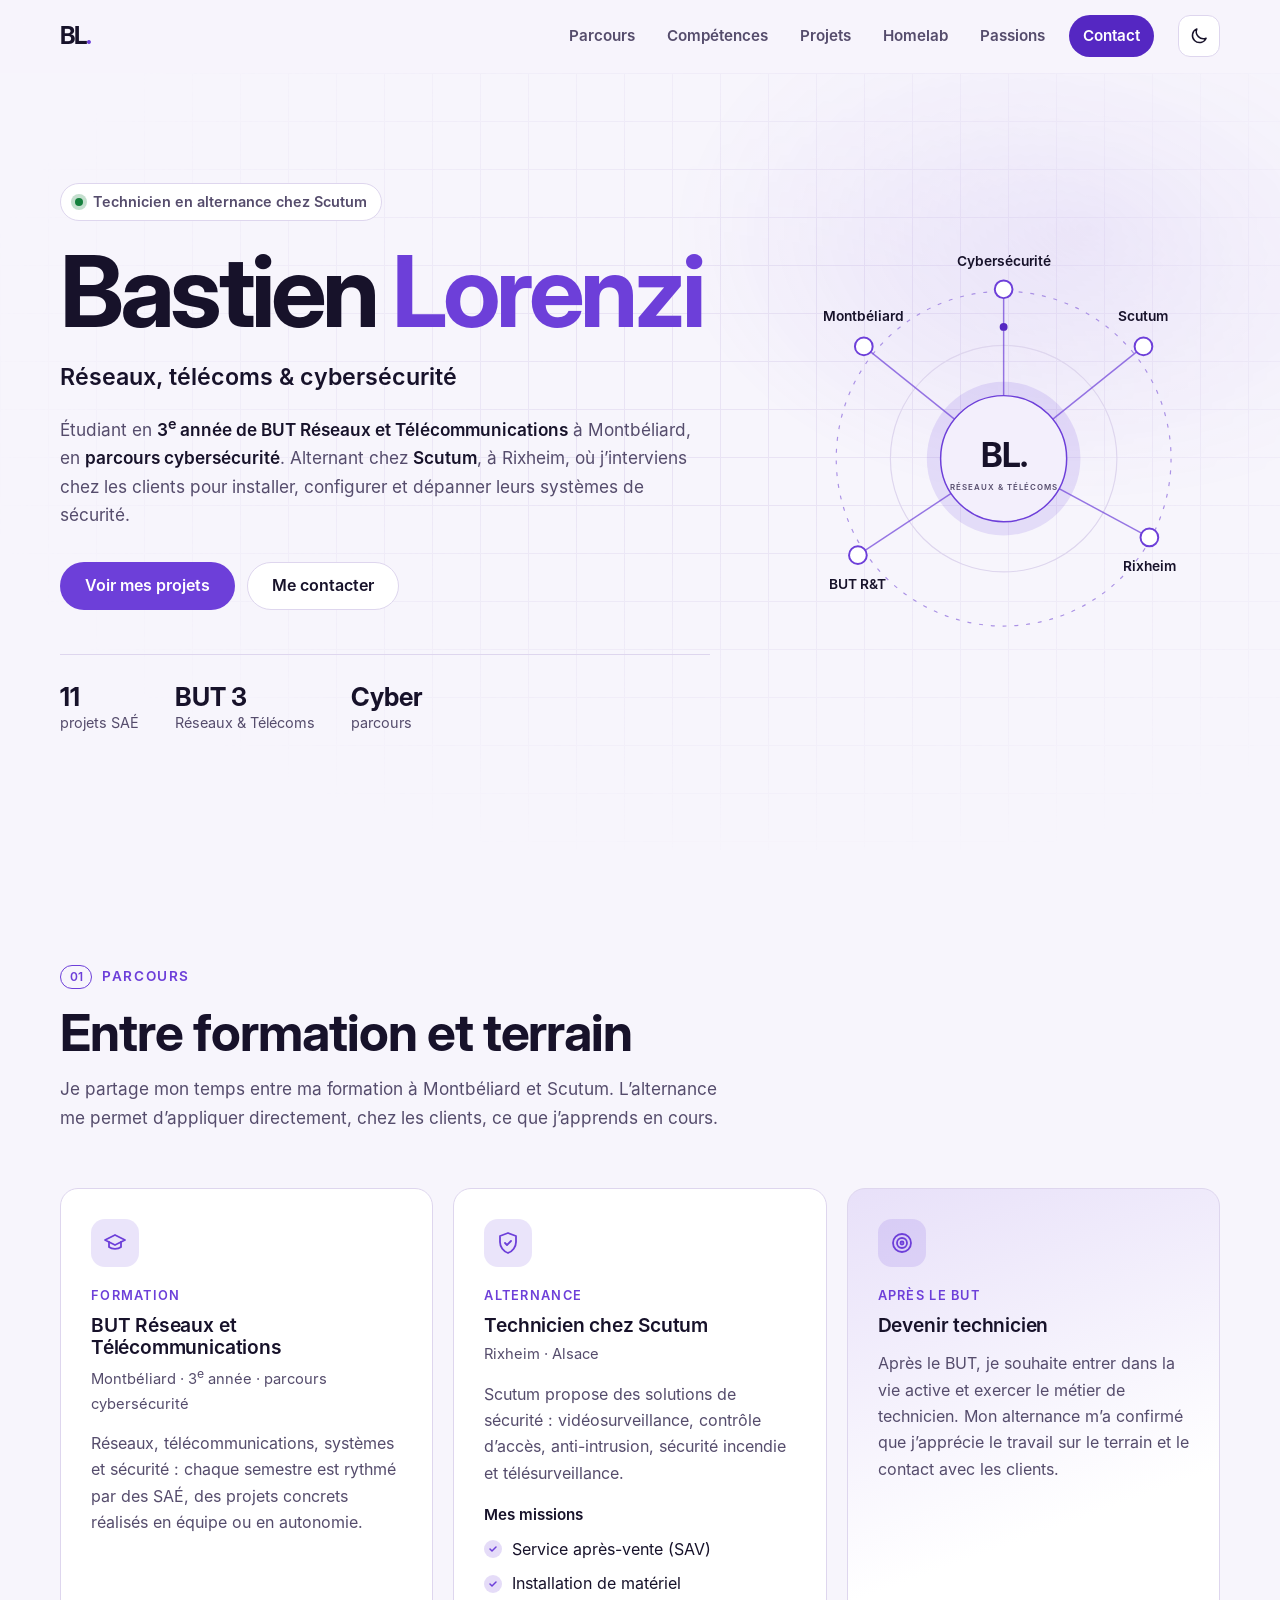
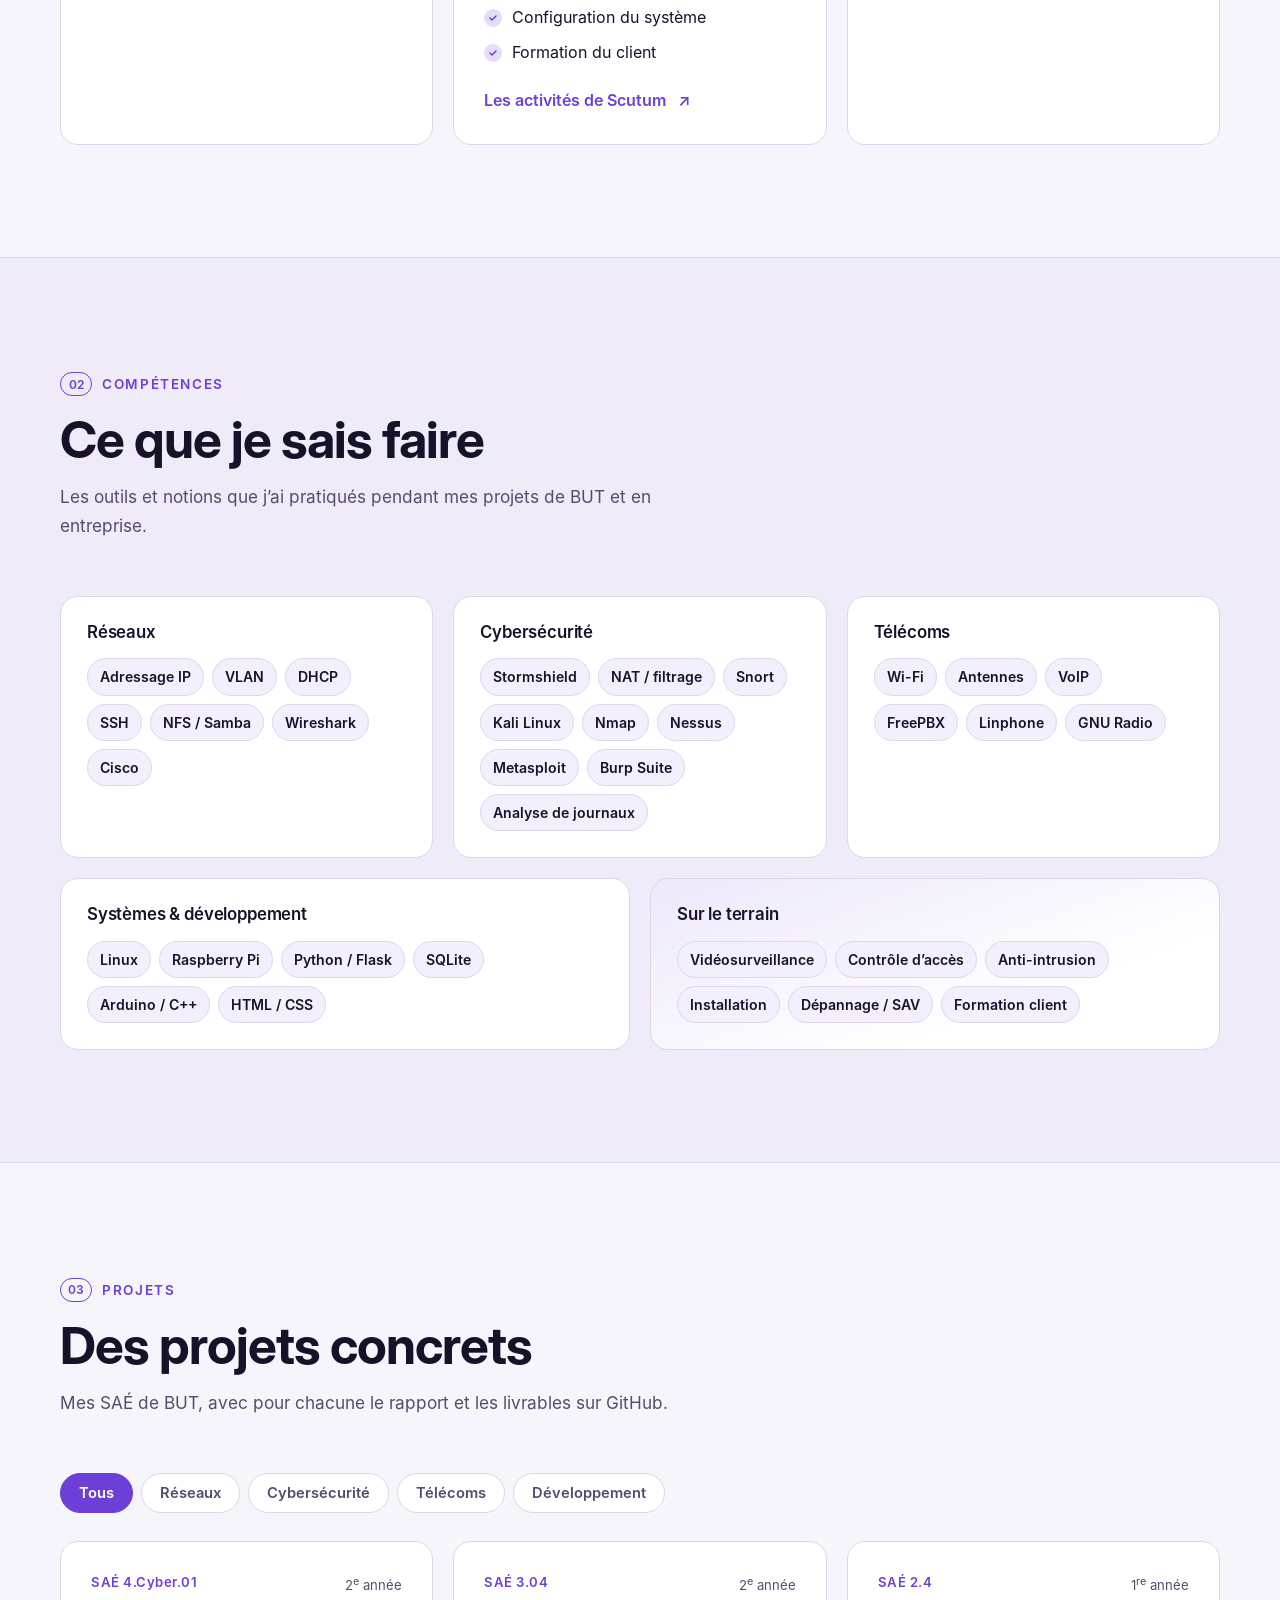
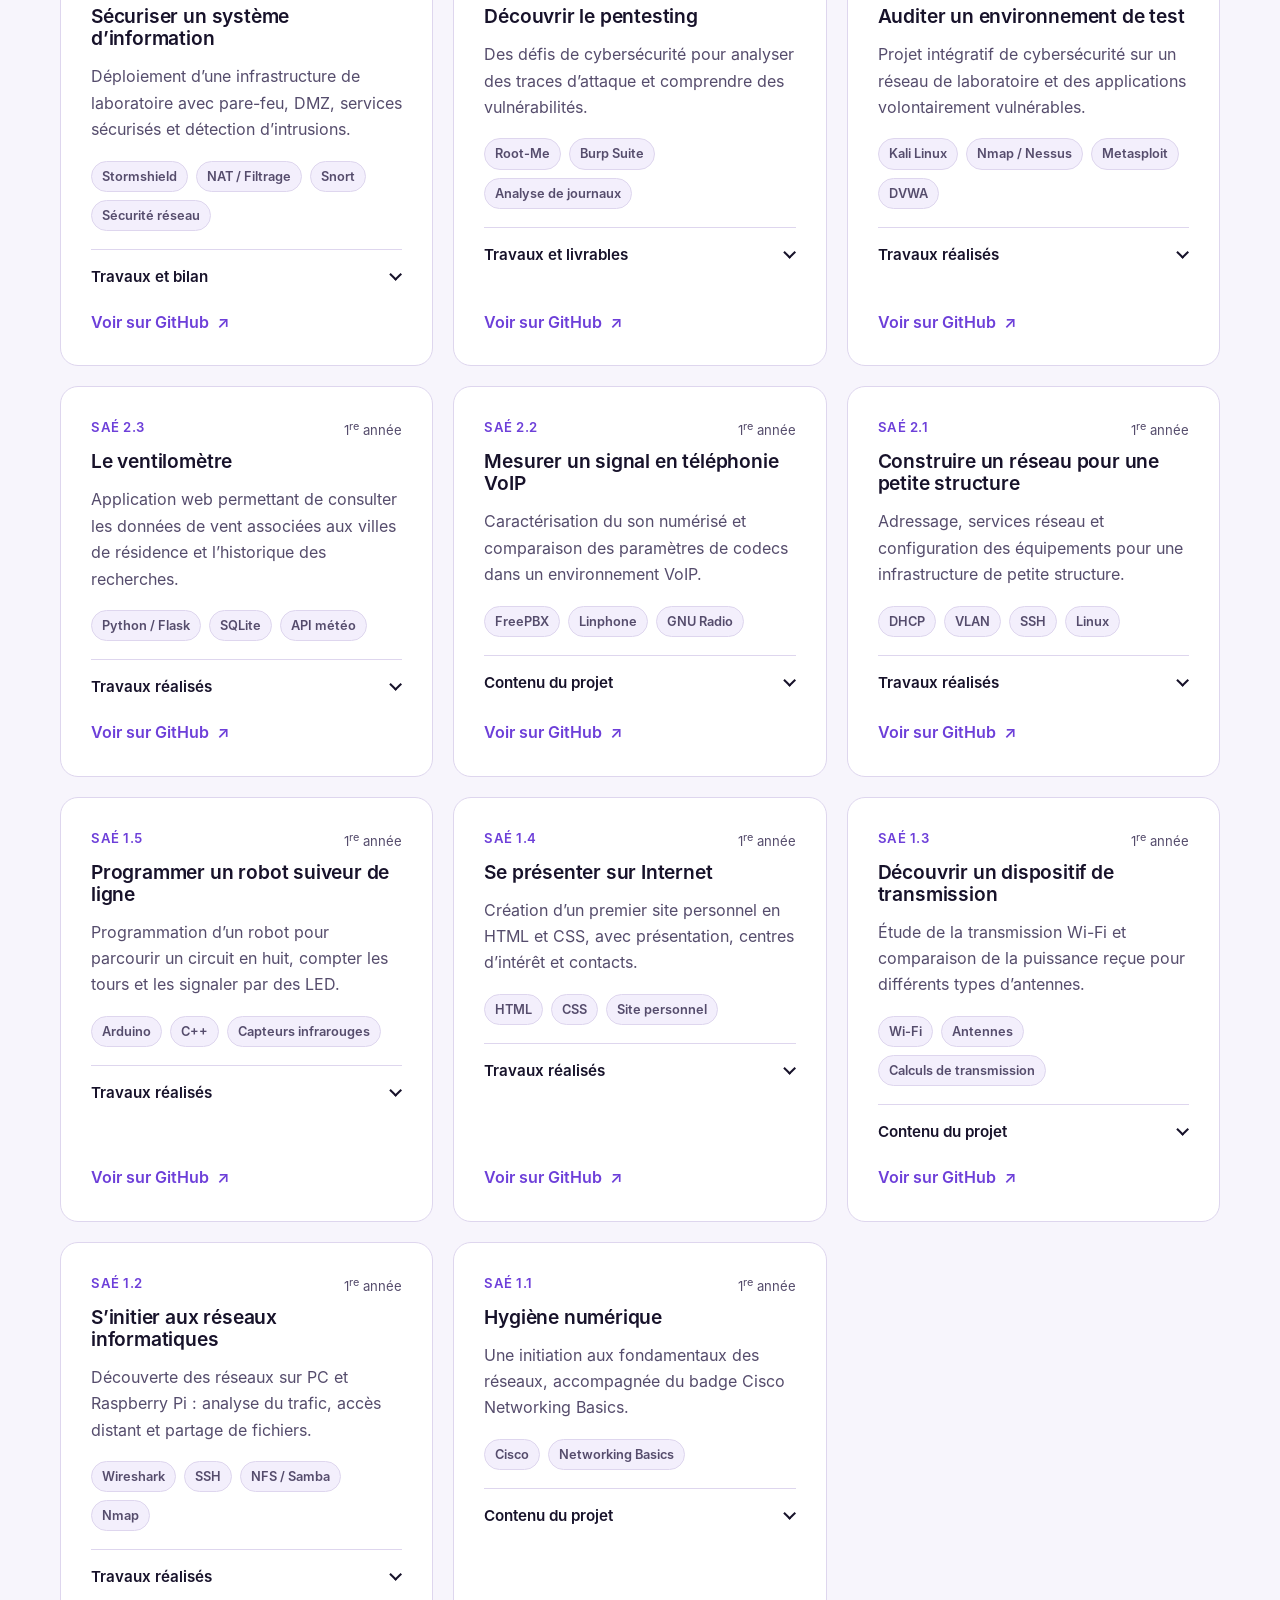
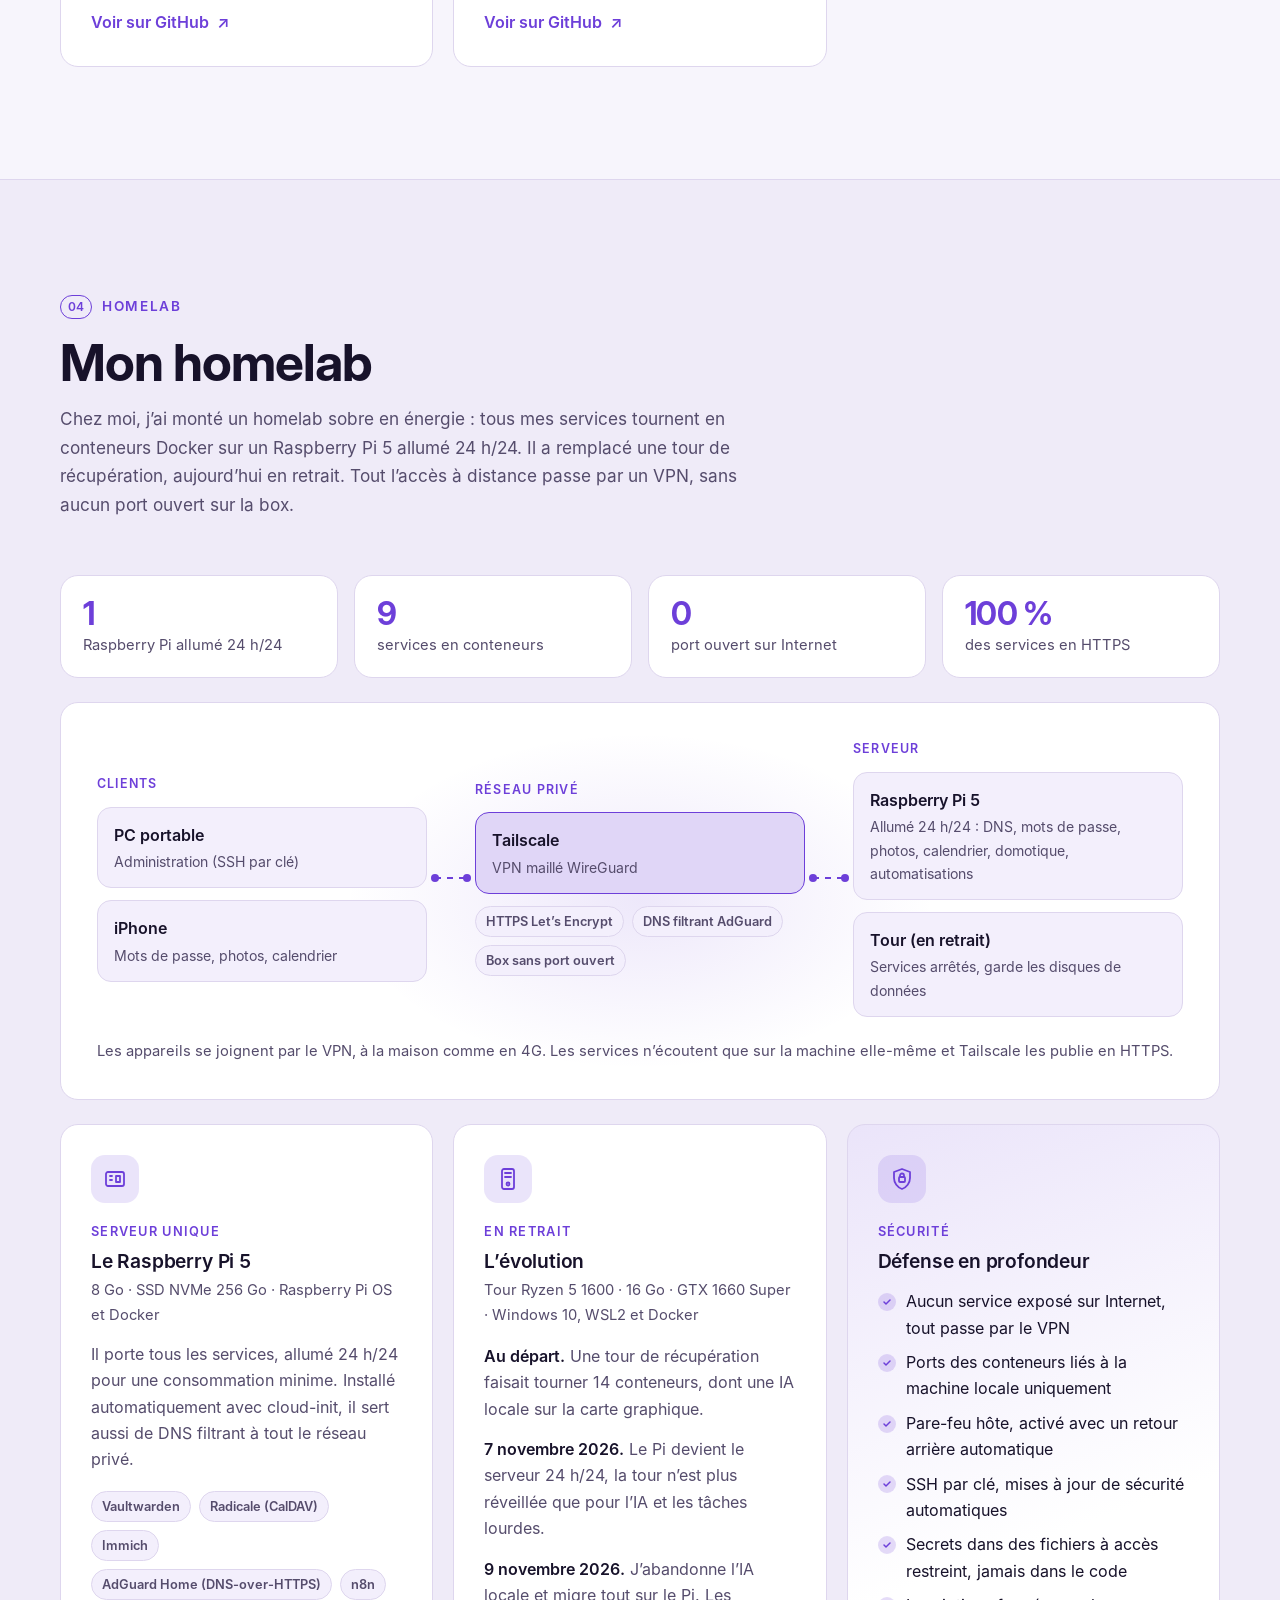
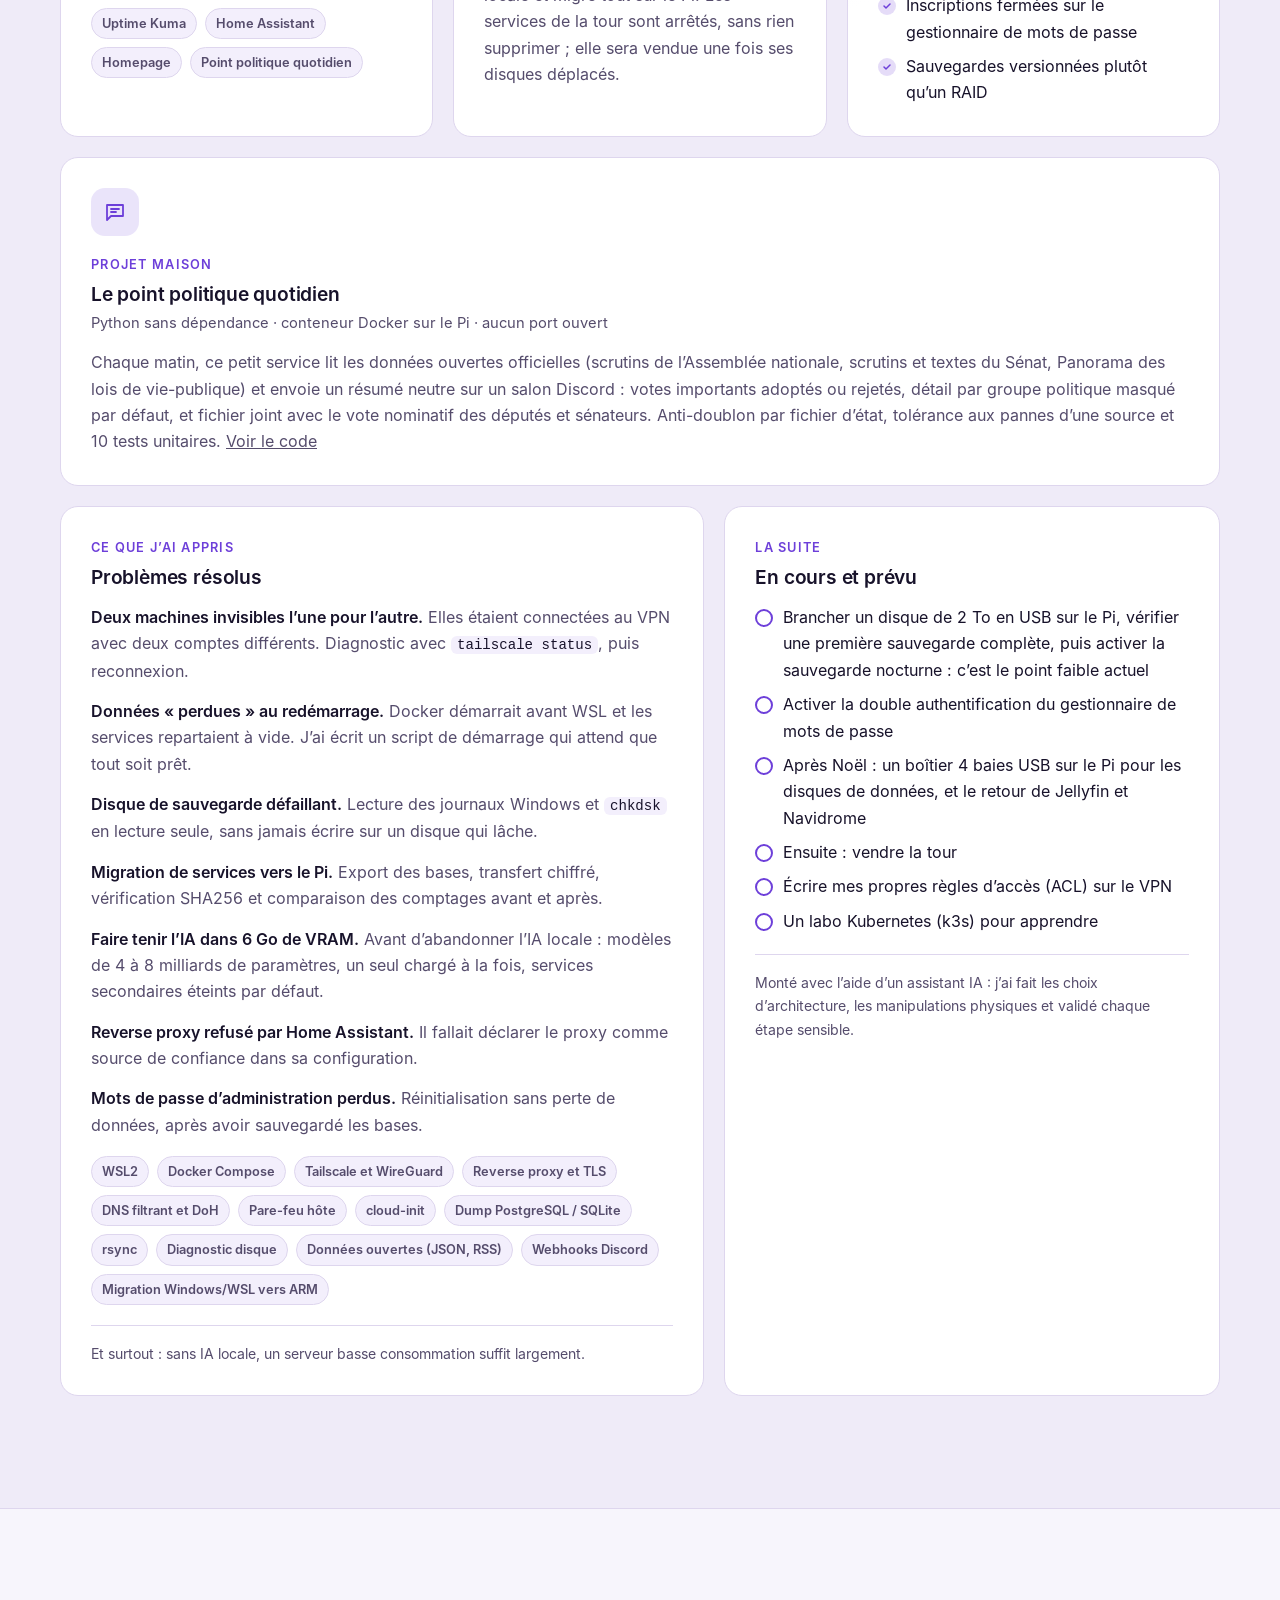
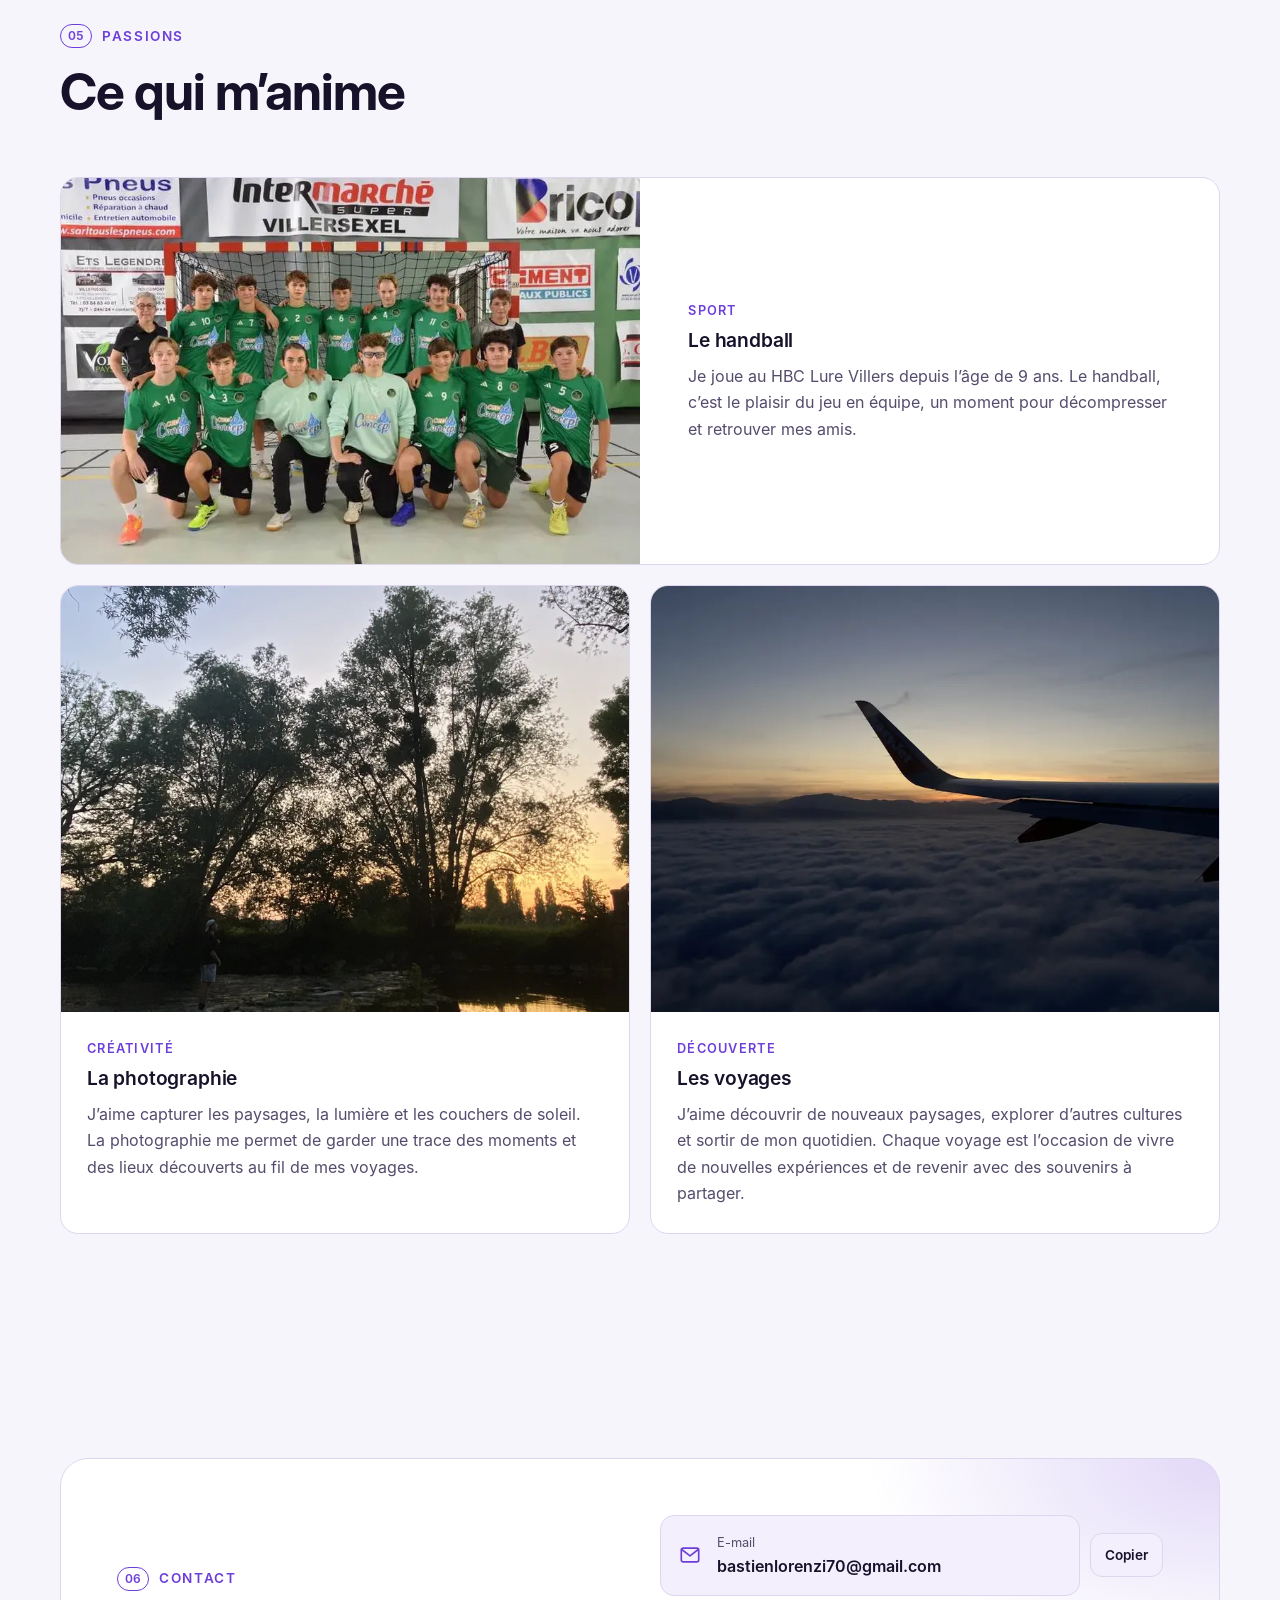
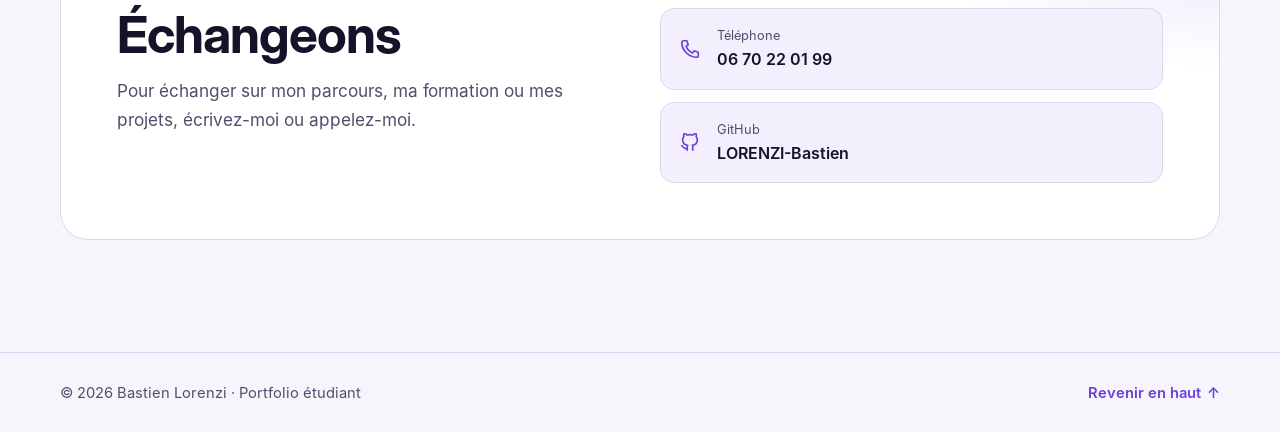
==== commit e3c23a15: "Homelab : synchroniser la section avec homelab.md (37e8b2f) Tout tourne sur le Pi, IA locale abandon" ====
--- a/index.html
+++ b/index.html
@@ -448,12 +448,12 @@
         <header class="section-head reveal">
           <p class="eyebrow"><span>04</span> Homelab</p>
           <h2 id="titre-homelab">Mon homelab</h2>
-          <p class="section-intro">Chez moi, j’ai monté une petite infrastructure sur du matériel de récupération : un Raspberry Pi 5 allumé 24 h/24 pour les services du quotidien, et une tour réveillée à la demande pour l’IA locale et les tâches lourdes. Objectif : des services toujours disponibles et une consommation électrique réduite. Tout l’accès à distance passe par un VPN, sans aucun port ouvert sur la box.</p>
+          <p class="section-intro">Chez moi, j’ai monté un homelab sobre en énergie : tous mes services tournent en conteneurs Docker sur un Raspberry Pi 5 allumé 24 h/24. Il a remplacé une tour de récupération, aujourd’hui en retrait. Tout l’accès à distance passe par un VPN, sans aucun port ouvert sur la box.</p>
         </header>
 
         <ul class="lab-stats reveal" aria-label="Le homelab en chiffres">
-          <li><strong>2</strong><span>serveurs</span></li>
-          <li><strong>24&nbsp;h/24</strong><span>sur un Raspberry Pi</span></li>
+          <li><strong>1</strong><span>Raspberry Pi allumé 24 h/24</span></li>
+          <li><strong>9</strong><span>services en conteneurs</span></li>
           <li><strong>0</strong><span>port ouvert sur Internet</span></li>
           <li><strong>100&nbsp;%</strong><span>des services en HTTPS</span></li>
         </ul>
@@ -474,9 +474,9 @@
           </div>
           <div class="lab-link" aria-hidden="true"></div>
           <div class="lab-col">
-            <p class="lab-col-title">Serveurs</p>
-            <div class="lab-node"><strong>Raspberry Pi 5</strong><span>Allumé 24 h/24 : DNS, mots de passe, photos, automatisations</span></div>
-            <div class="lab-node"><strong>Tour</strong><span>À la demande : IA locale, tâches lourdes</span></div>
+            <p class="lab-col-title">Serveur</p>
+            <div class="lab-node"><strong>Raspberry Pi 5</strong><span>Allumé 24 h/24 : DNS, mots de passe, photos, calendrier, domotique, automatisations</span></div>
+            <div class="lab-node"><strong>Tour (en retrait)</strong><span>Services arrêtés, garde les disques de données</span></div>
           </div>
           <figcaption>Les appareils se joignent par le VPN, à la maison comme en 4G. Les services n’écoutent que sur la machine elle-même et Tailscale les publie en HTTPS.</figcaption>
         </figure>
@@ -484,27 +484,28 @@
         <div class="lab-grid">
           <article class="card reveal">
             <div class="card-icon" aria-hidden="true">
-              <svg viewBox="0 0 24 24"><rect x="6" y="2" width="12" height="20" rx="2"/><path d="M9 6h6M9 10h6"/><circle cx="12" cy="17" r="1.5"/></svg>
-            </div>
-            <p class="card-kicker">Puissance à la demande</p>
-            <h3>La tour</h3>
-            <p class="card-meta">Ryzen 5 1600 · 16 Go · GTX 1660 Super · Windows 10, WSL2 et Docker</p>
-            <p>Plus puissante mais gourmande, elle ne sert plus que quand on en a besoin. Le Pi la réveillera (Wake-on-LAN) pour l’IA locale, et chaque soir pour copier les photos, lancer la reconnaissance de visages et la sauvegarde, avant qu’elle ne s’éteigne. Ses services légers basculent un à un vers le Pi.</p>
+              <svg viewBox="0 0 24 24"><rect x="3" y="5" width="18" height="14" rx="2"/><path d="M7 9h2M7 13h2M13 9h4v6h-4z"/></svg>
+            </div>
+            <p class="card-kicker">Serveur unique</p>
+            <h3>Le Raspberry Pi 5</h3>
+            <p class="card-meta">8 Go · SSD NVMe 256 Go · Raspberry Pi OS et Docker</p>
+            <p>Il porte tous les services, allumé 24 h/24 pour une consommation minime. Installé automatiquement avec cloud-init, il sert aussi de DNS filtrant à tout le réseau privé.</p>
             <ul class="chips chips-sm">
-              <li>Ollama</li><li>Open WebUI</li><li>Immich</li><li>Jellyfin</li><li>Navidrome</li><li>Home Assistant</li><li>n8n</li><li>Vaultwarden</li><li>Radicale</li><li>AdGuard Home</li><li>Uptime Kuma</li><li>Homepage</li>
+              <li>Vaultwarden</li><li>Radicale (CalDAV)</li><li>Immich</li><li>AdGuard Home (DNS-over-HTTPS)</li><li>n8n</li><li>Uptime Kuma</li><li>Home Assistant</li><li>Homepage</li><li>Point politique quotidien</li>
             </ul>
           </article>
 
           <article class="card reveal">
             <div class="card-icon" aria-hidden="true">
-              <svg viewBox="0 0 24 24"><rect x="3" y="5" width="18" height="14" rx="2"/><path d="M7 9h2M7 13h2M13 9h4v6h-4z"/></svg>
-            </div>
-            <p class="card-kicker">Serveur 24 h/24</p>
-            <h3>Le Raspberry Pi 5</h3>
-            <p class="card-meta">8 Go · SSD NVMe 256 Go · Raspberry Pi OS et Docker</p>
-            <p>Il porte tous les services légers, avec environ 2,3 Go de RAM utilisés sur 8. Installé automatiquement avec cloud-init, il sert de DNS à tout le réseau privé.</p>
-            <ul class="chips chips-sm">
-              <li>Tailscale</li><li>AdGuard Home (DNS-over-HTTPS)</li><li>Vaultwarden</li><li>Radicale</li><li>Immich</li><li>n8n</li><li>Uptime Kuma</li><li>Point politique quotidien</li>
+              <svg viewBox="0 0 24 24"><rect x="6" y="2" width="12" height="20" rx="2"/><path d="M9 6h6M9 10h6"/><circle cx="12" cy="17" r="1.5"/></svg>
+            </div>
+            <p class="card-kicker">En retrait</p>
+            <h3>L’évolution</h3>
+            <p class="card-meta">Tour Ryzen 5 1600 · 16 Go · GTX 1660 Super · Windows 10, WSL2 et Docker</p>
+            <ul class="lab-issues">
+              <li><strong>Au départ.</strong> Une tour de récupération faisait tourner 14 conteneurs, dont une IA locale sur la carte graphique.</li>
+              <li><strong>7 novembre 2026.</strong> Le Pi devient le serveur 24 h/24, la tour n’est plus réveillée que pour l’IA et les tâches lourdes.</li>
+              <li><strong>9 novembre 2026.</strong> J’abandonne l’IA locale et migre tout sur le Pi. Les services de la tour sont arrêtés, sans rien supprimer ; elle sera vendue une fois ses disques déplacés.</li>
             </ul>
           </article>
 
@@ -517,7 +518,7 @@
             <ul class="check-list">
               <li>Aucun service exposé sur Internet, tout passe par le VPN</li>
               <li>Ports des conteneurs liés à la machine locale uniquement</li>
-              <li>Pare-feu sur chaque hôte, activé avec un retour arrière automatique</li>
+              <li>Pare-feu hôte, activé avec un retour arrière automatique</li>
               <li>SSH par clé, mises à jour de sécurité automatiques</li>
               <li>Secrets dans des fichiers à accès restreint, jamais dans le code</li>
               <li>Inscriptions fermées sur le gestionnaire de mots de passe</li>
@@ -545,26 +546,25 @@
               <li><strong>Données « perdues » au redémarrage.</strong> Docker démarrait avant WSL et les services repartaient à vide. J’ai écrit un script de démarrage qui attend que tout soit prêt.</li>
               <li><strong>Disque de sauvegarde défaillant.</strong> Lecture des journaux Windows et <code>chkdsk</code> en lecture seule, sans jamais écrire sur un disque qui lâche.</li>
               <li><strong>Migration de services vers le Pi.</strong> Export des bases, transfert chiffré, vérification SHA256 et comparaison des comptages avant et après.</li>
-              <li><strong>Faire tenir l’IA dans 6 Go de VRAM.</strong> Modèles de 4 à 8 milliards de paramètres, un seul chargé à la fois, services secondaires éteints par défaut.</li>
+              <li><strong>Faire tenir l’IA dans 6 Go de VRAM.</strong> Avant d’abandonner l’IA locale : modèles de 4 à 8 milliards de paramètres, un seul chargé à la fois, services secondaires éteints par défaut.</li>
               <li><strong>Reverse proxy refusé par Home Assistant.</strong> Il fallait déclarer le proxy comme source de confiance dans sa configuration.</li>
               <li><strong>Mots de passe d’administration perdus.</strong> Réinitialisation sans perte de données, après avoir sauvegardé les bases.</li>
             </ul>
             <ul class="chips chips-sm" aria-label="Compétences acquises">
-              <li>WSL2</li><li>Docker Compose</li><li>Tailscale et WireGuard</li><li>Reverse proxy et TLS</li><li>DNS filtrant et DoH</li><li>Pare-feu hôte</li><li>cloud-init</li><li>Dump PostgreSQL / SQLite</li><li>rsync</li><li>Diagnostic disque</li><li>Données ouvertes (JSON, RSS)</li><li>Webhooks Discord</li>
-            </ul>
+              <li>WSL2</li><li>Docker Compose</li><li>Tailscale et WireGuard</li><li>Reverse proxy et TLS</li><li>DNS filtrant et DoH</li><li>Pare-feu hôte</li><li>cloud-init</li><li>Dump PostgreSQL / SQLite</li><li>rsync</li><li>Diagnostic disque</li><li>Données ouvertes (JSON, RSS)</li><li>Webhooks Discord</li><li>Migration Windows/WSL vers ARM</li>
+            </ul>
+            <p class="lab-note">Et surtout : sans IA locale, un serveur basse consommation suffit largement.</p>
           </article>
 
           <article class="card reveal">
             <p class="card-kicker">La suite</p>
             <h3>En cours et prévu</h3>
             <ul class="check-list lab-todo">
-              <li>Remplacer le disque de sauvegarde, vérifier une première sauvegarde complète, puis réactiver la sauvegarde nocturne (Pi compris) : c’est le point faible actuel</li>
-              <li>Déplacer les services restants vers le Pi (Home Assistant, Homepage…)</li>
-              <li>Basculer les téléphones vers le Pi (mots de passe, calendrier, photos), puis arrêter ces services sur la tour</li>
+              <li>Brancher un disque de 2 To en USB sur le Pi, vérifier une première sauvegarde complète, puis activer la sauvegarde nocturne : c’est le point faible actuel</li>
               <li>Activer la double authentification du gestionnaire de mots de passe</li>
-              <li>Câbler la tour et le Pi en Ethernet, puis réveiller la tour depuis le Pi (Wake-on-LAN) : à la demande et chaque soir pour les photos et la sauvegarde</li>
+              <li>Après Noël : un boîtier 4 baies USB sur le Pi pour les disques de données, et le retour de Jellyfin et Navidrome</li>
+              <li>Ensuite : vendre la tour</li>
               <li>Écrire mes propres règles d’accès (ACL) sur le VPN</li>
-              <li>Réactiver la supervision Prometheus et Grafana</li>
               <li>Un labo Kubernetes (k3s) pour apprendre</li>
             </ul>
             <p class="lab-note">Monté avec l’aide d’un assistant IA : j’ai fait les choix d’architecture, les manipulations physiques et validé chaque étape sensible.</p>
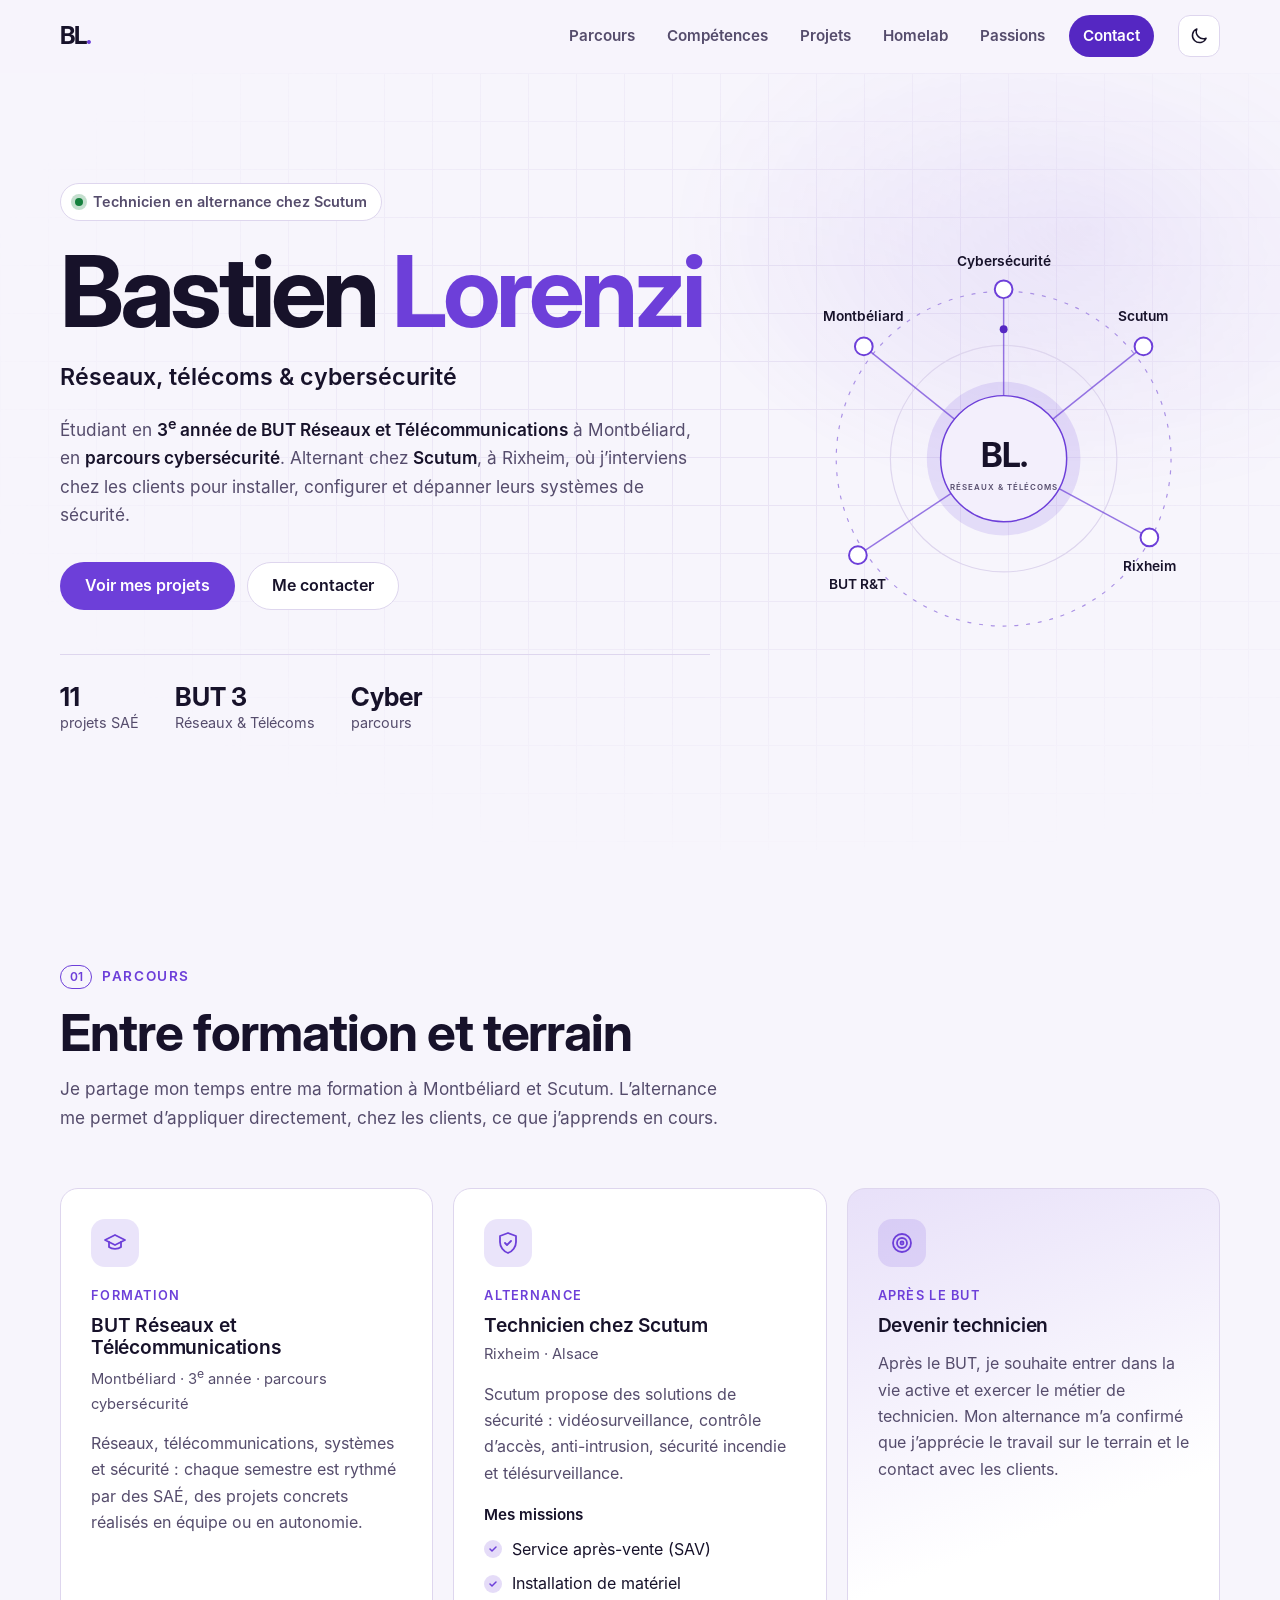
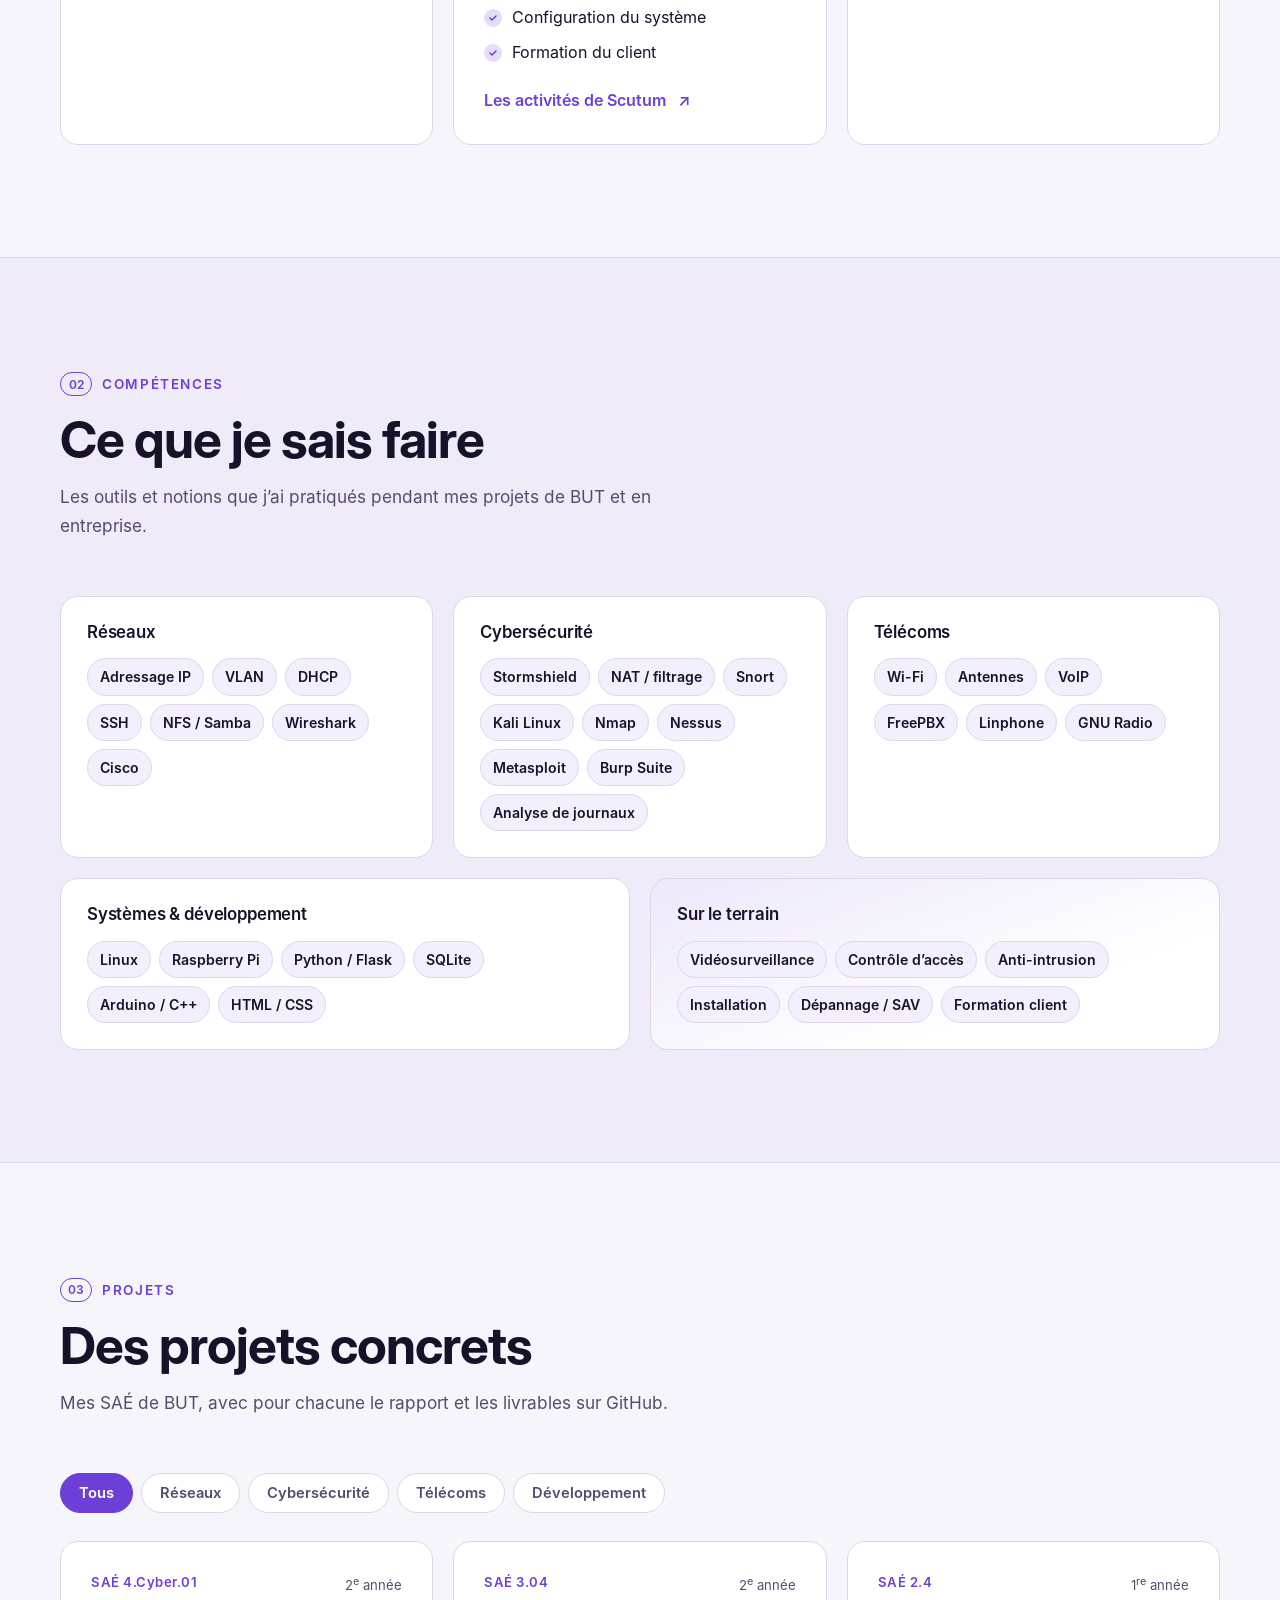
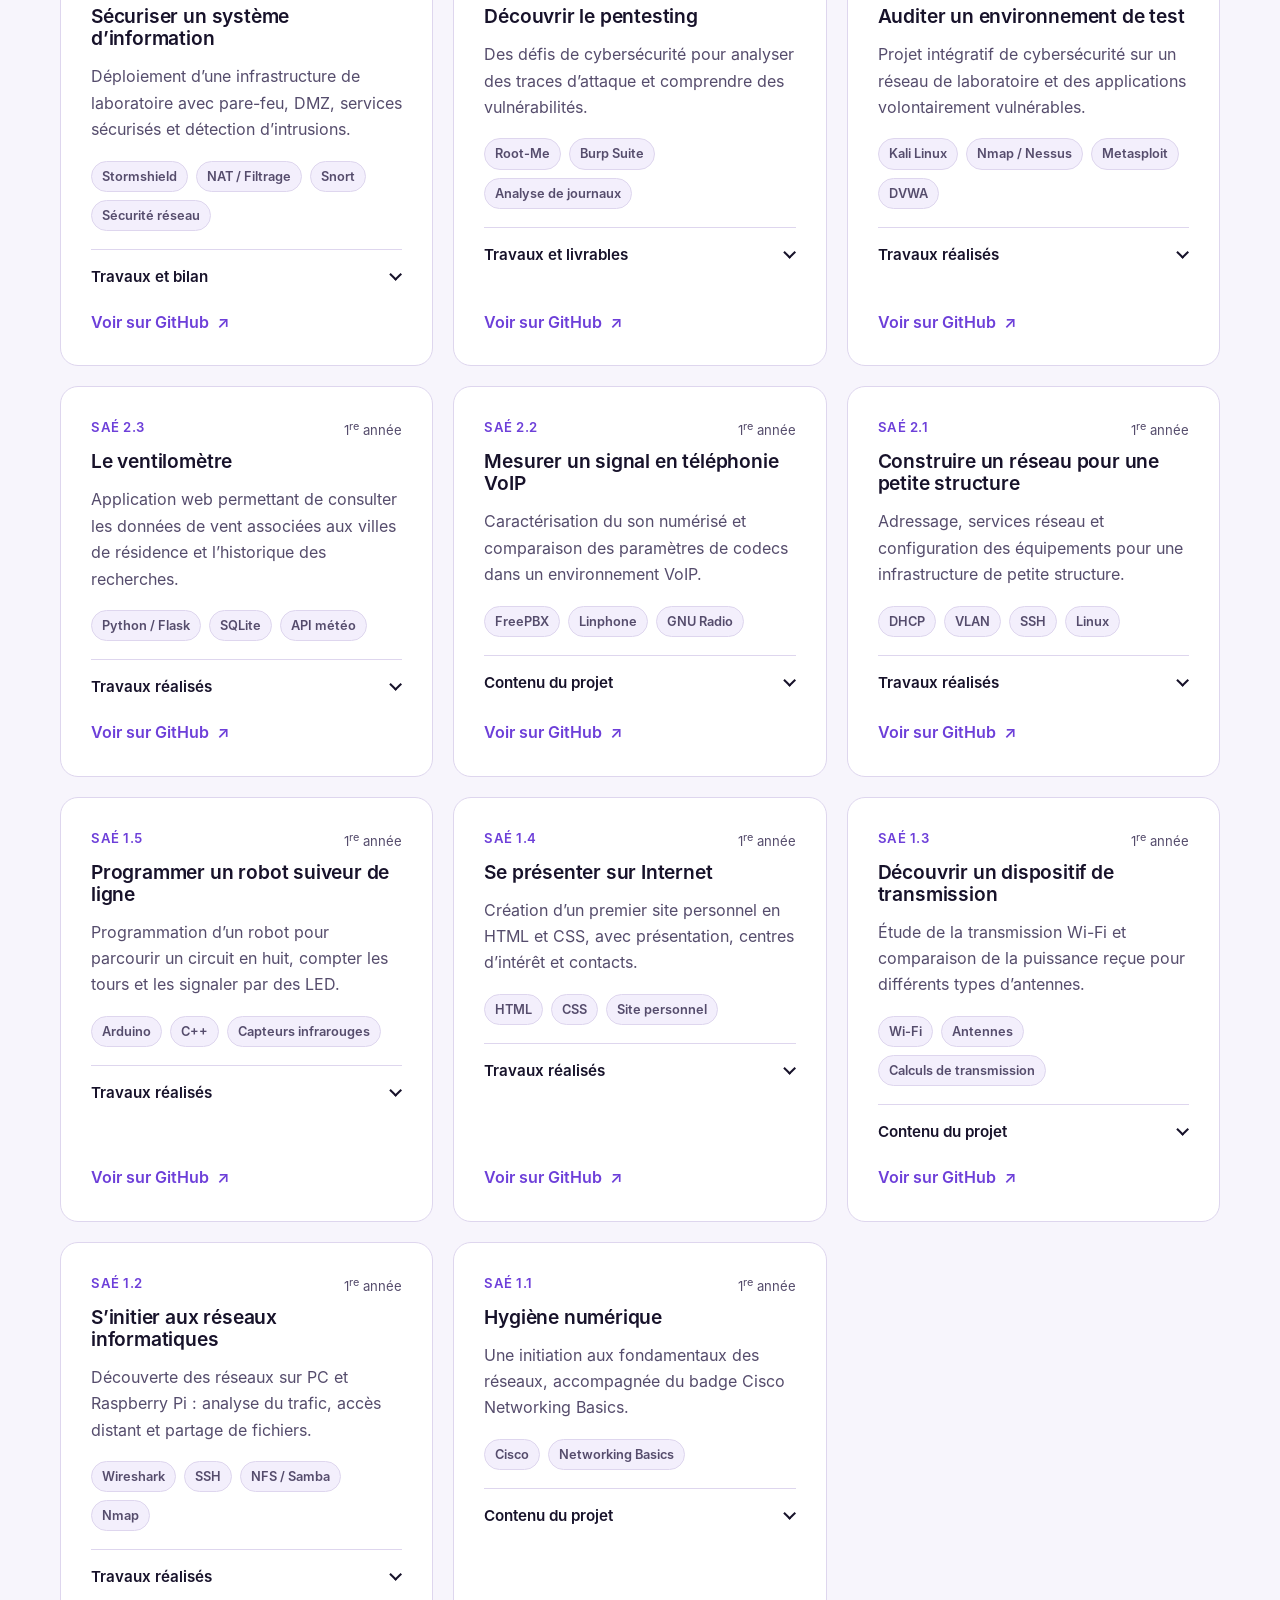
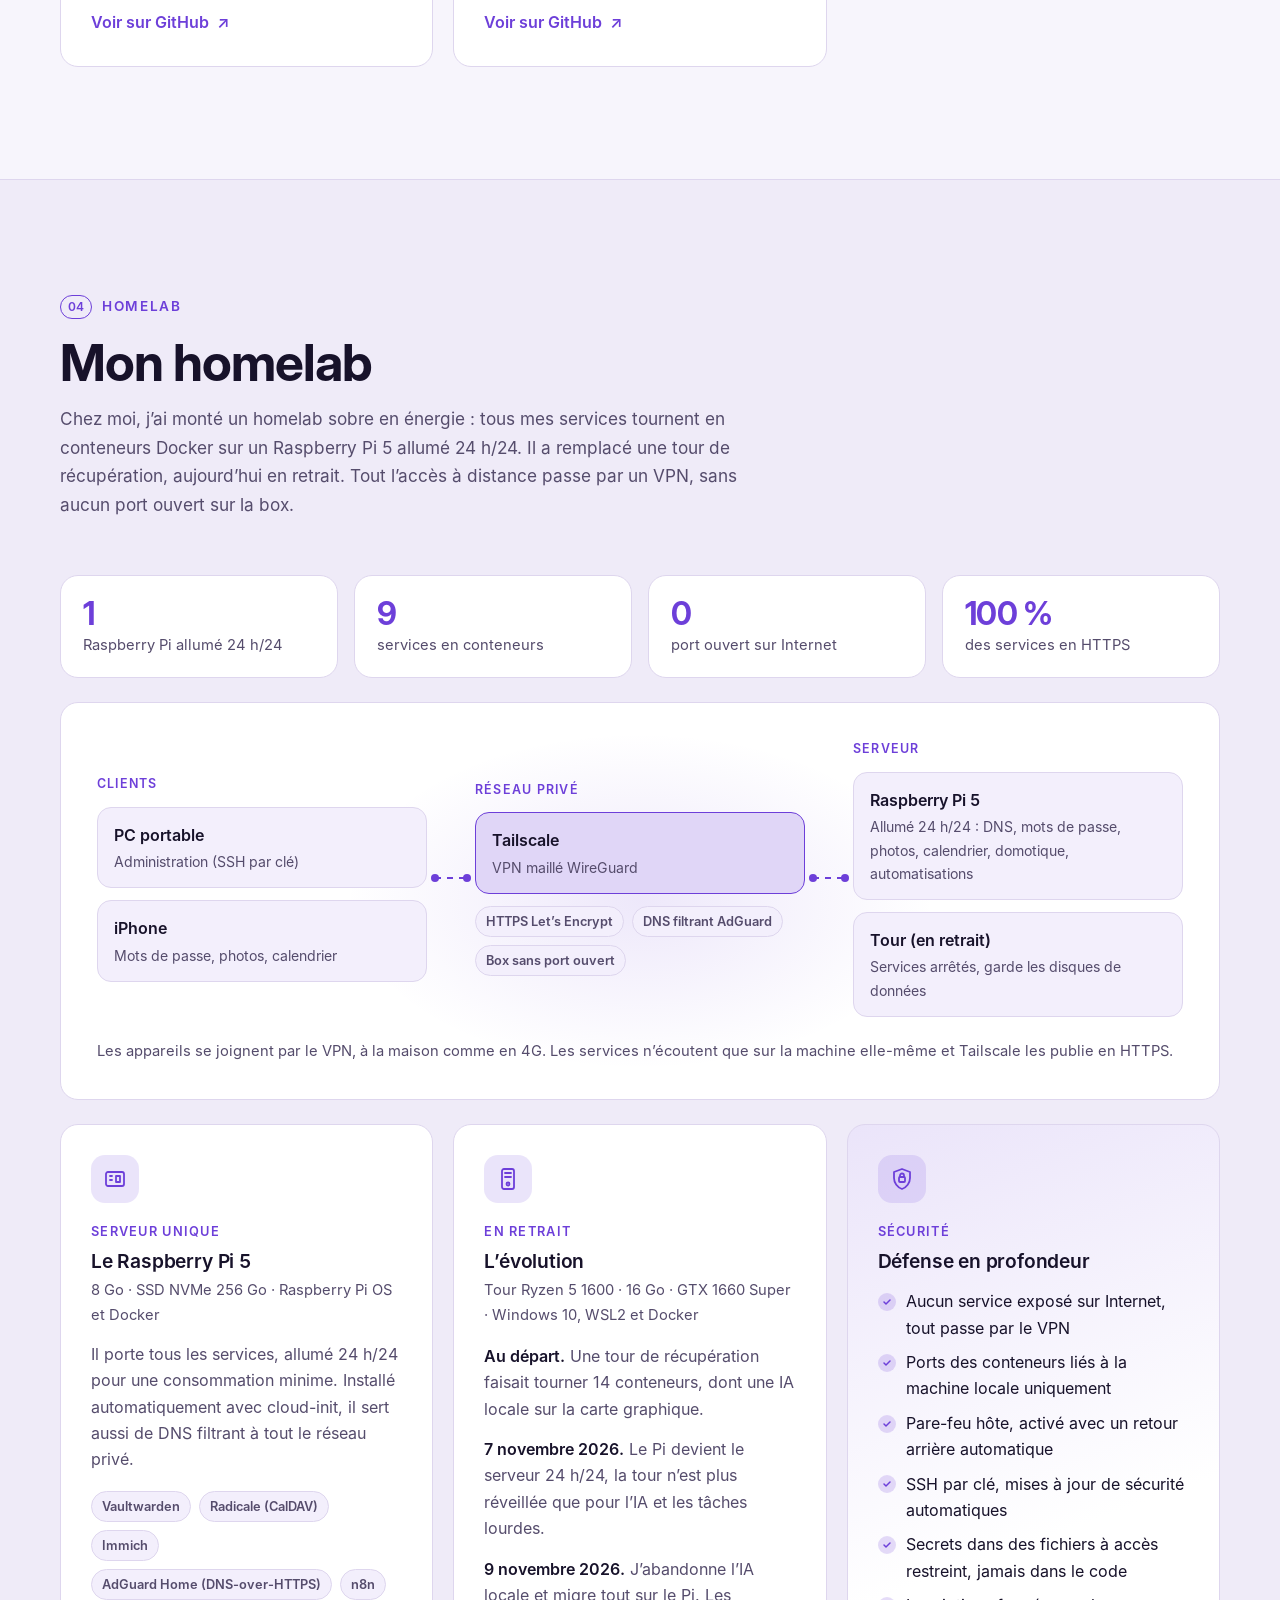
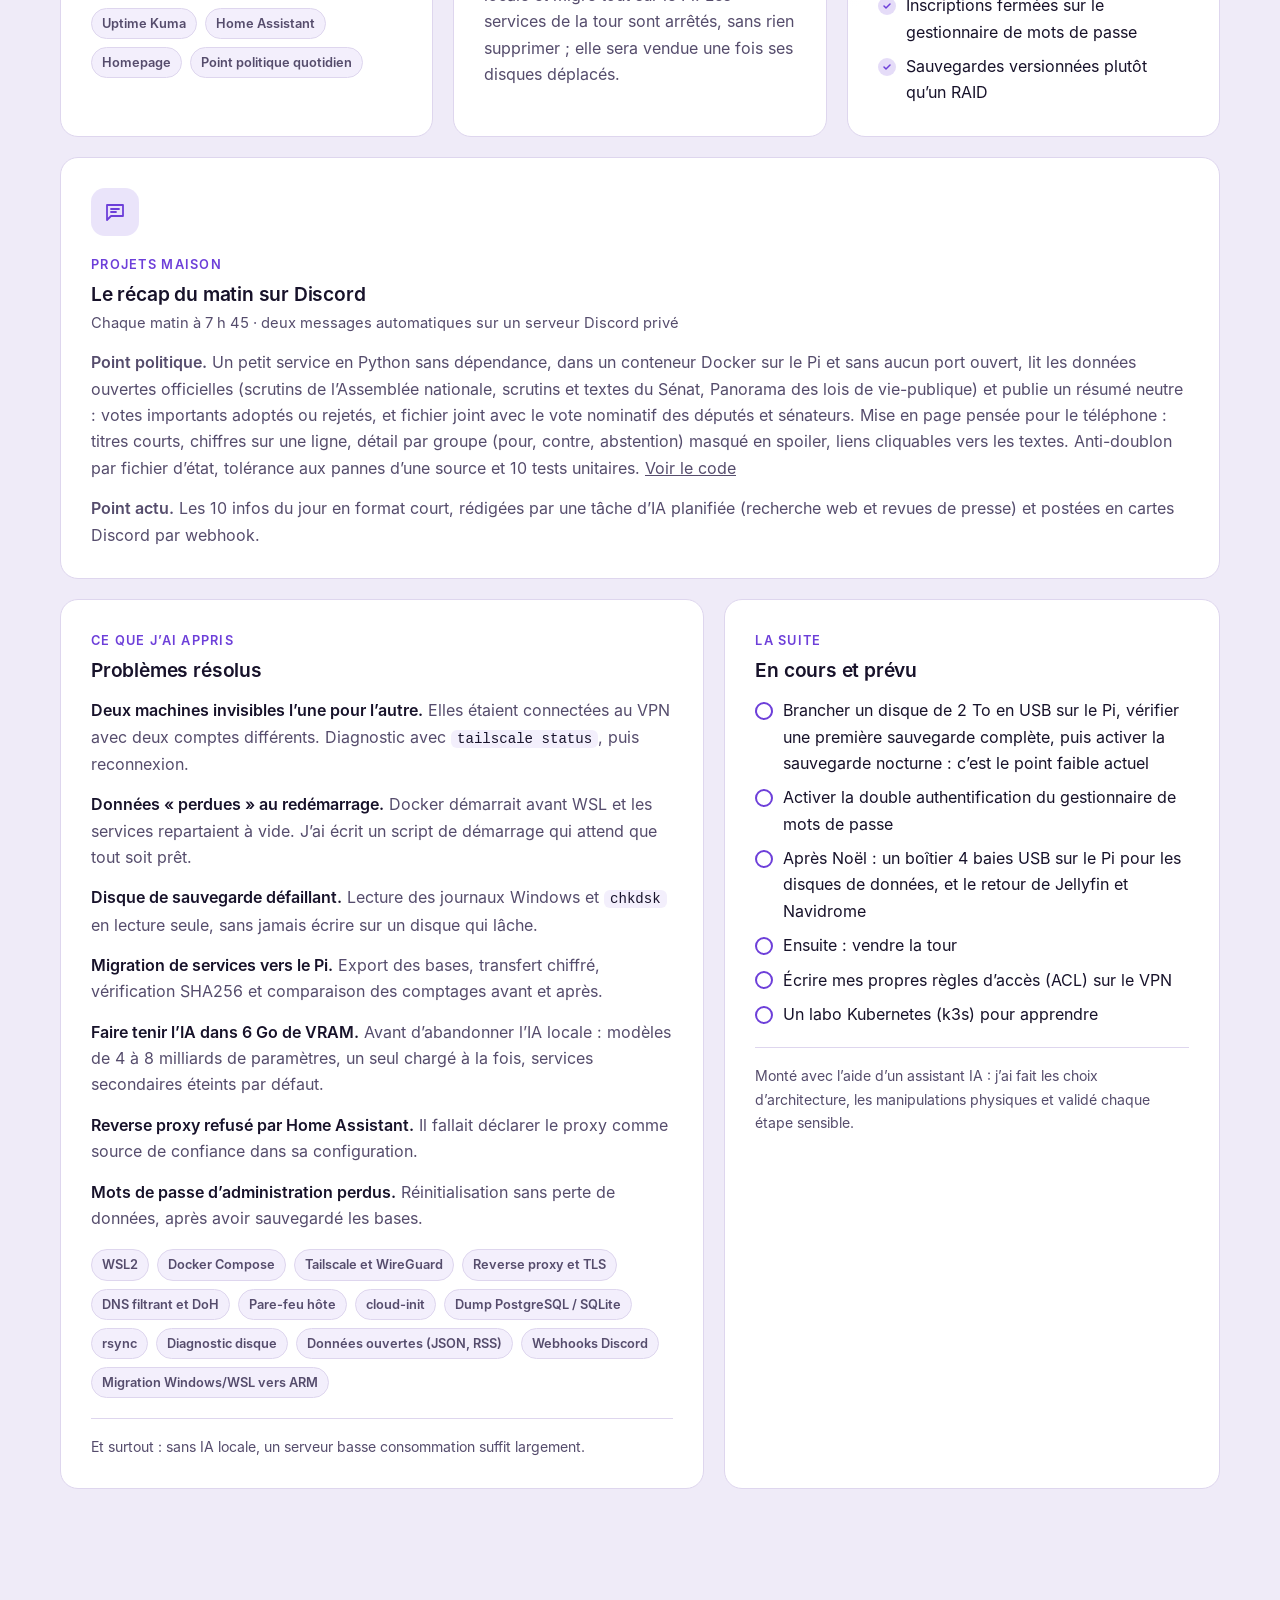
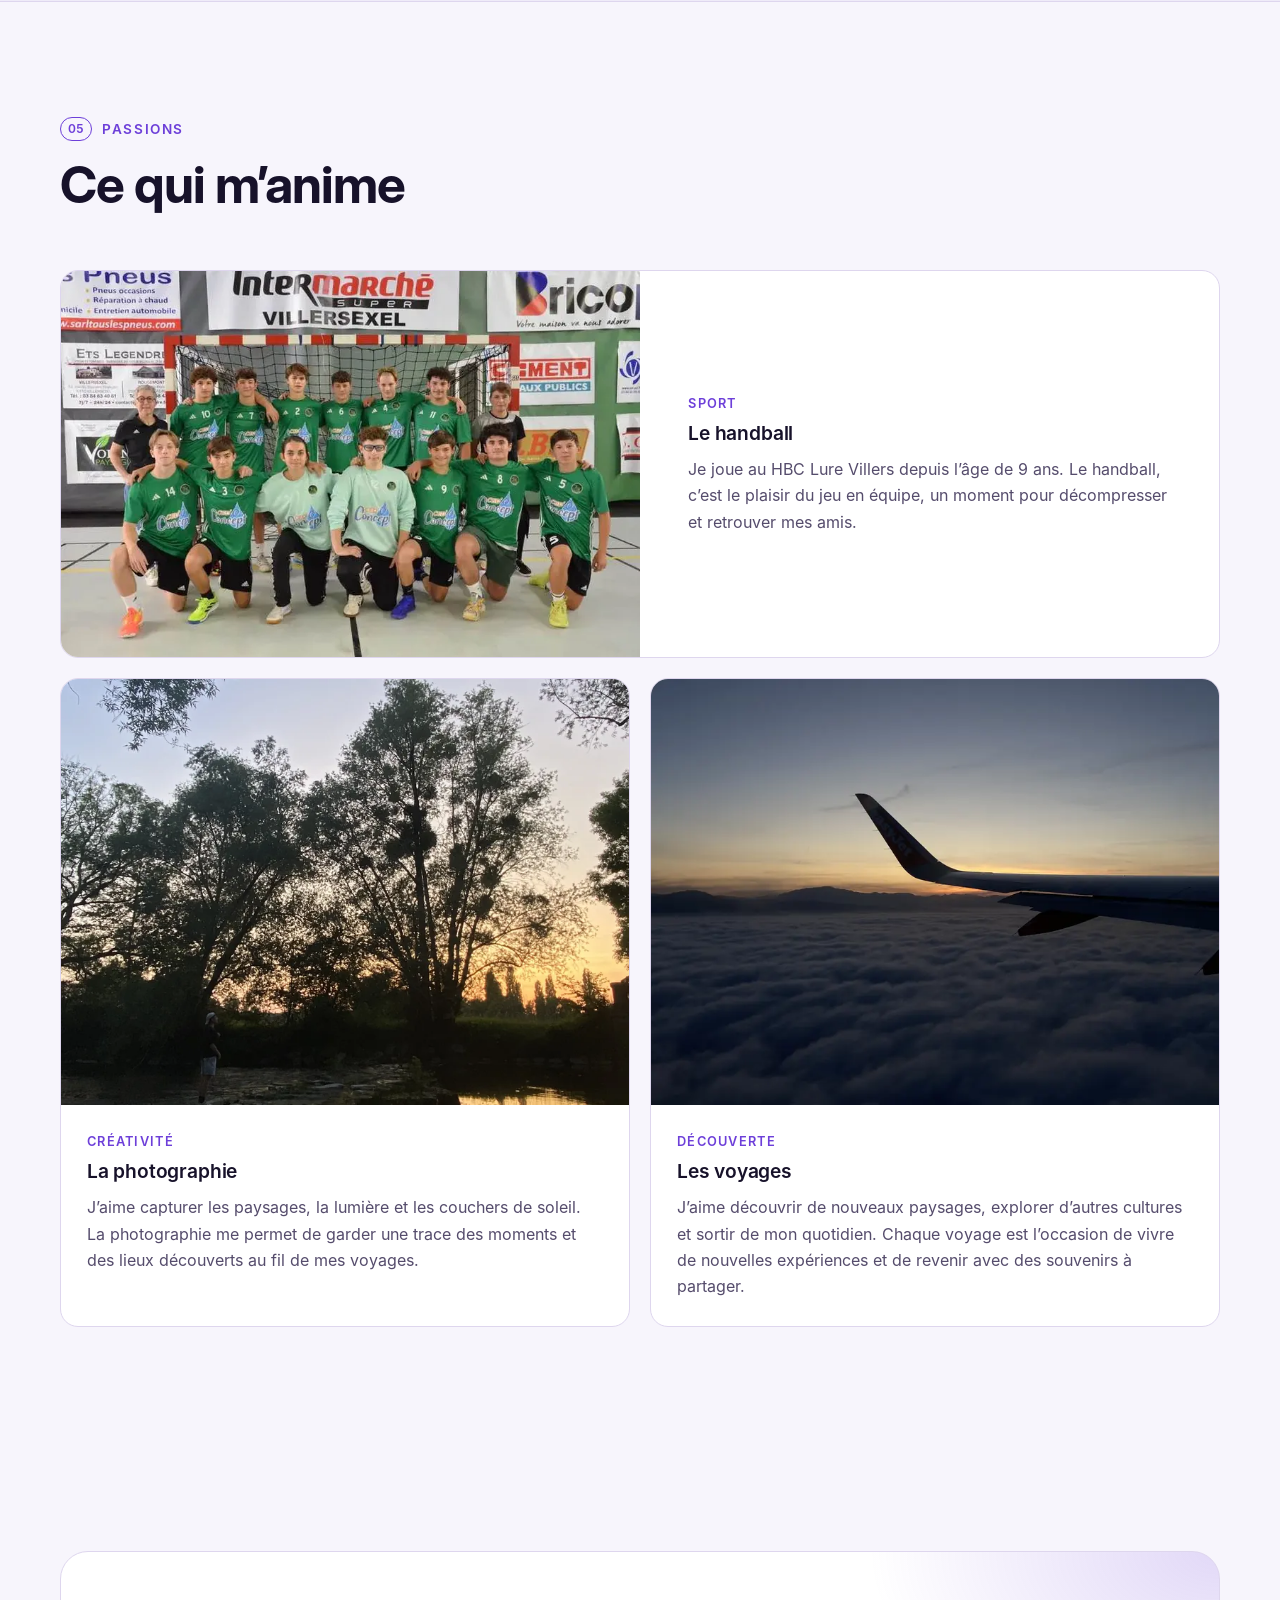
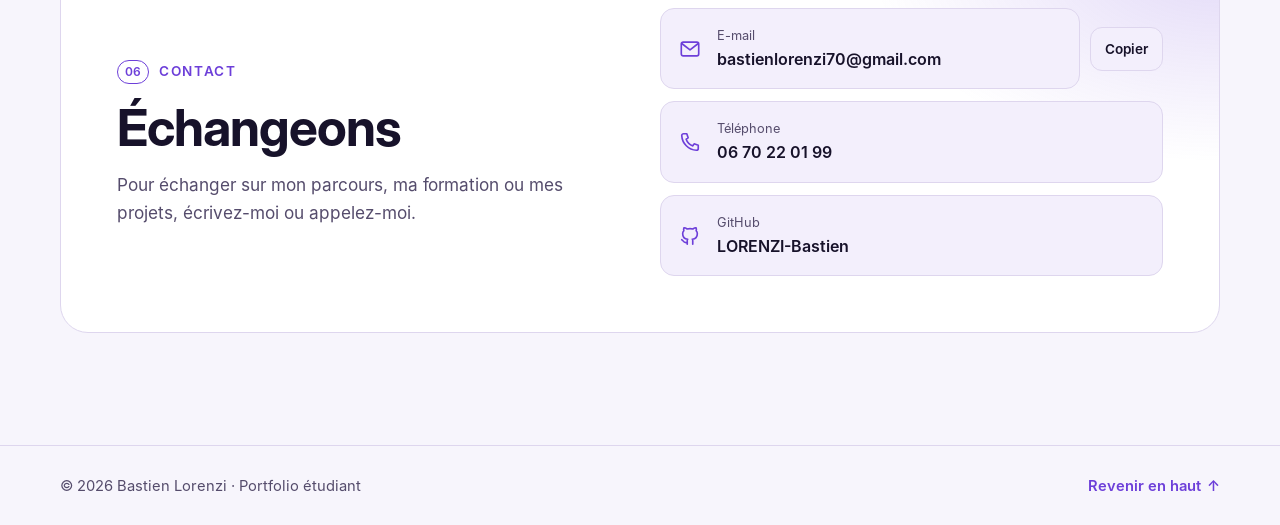
==== commit 9a4d799d: "Homelab : synchroniser la section avec homelab.md (3561d38) Le récap du matin sur Discord : point po" ====
--- a/index.html
+++ b/index.html
@@ -530,10 +530,11 @@
             <div class="card-icon" aria-hidden="true">
               <svg viewBox="0 0 24 24"><path d="M4 5h16v11H8l-4 4V5Z"/><path d="M8 9h8M8 12h5"/></svg>
             </div>
-            <p class="card-kicker">Projet maison</p>
-            <h3>Le point politique quotidien</h3>
-            <p class="card-meta">Python sans dépendance · conteneur Docker sur le Pi · aucun port ouvert</p>
-            <p>Chaque matin, ce petit service lit les données ouvertes officielles (scrutins de l’Assemblée nationale, scrutins et textes du Sénat, Panorama des lois de vie-publique) et envoie un résumé neutre sur un salon Discord : votes importants adoptés ou rejetés, détail par groupe politique masqué par défaut, et fichier joint avec le vote nominatif des députés et sénateurs. Anti-doublon par fichier d’état, tolérance aux pannes d’une source et 10 tests unitaires. <a href="https://github.com/LORENZI-Bastien/portfolio/tree/main/outils/point-politique" target="_blank" rel="noopener">Voir le code</a></p>
+            <p class="card-kicker">Projets maison</p>
+            <h3>Le récap du matin sur Discord</h3>
+            <p class="card-meta">Chaque matin à 7 h 45 · deux messages automatiques sur un serveur Discord privé</p>
+            <p><strong>Point politique.</strong> Un petit service en Python sans dépendance, dans un conteneur Docker sur le Pi et sans aucun port ouvert, lit les données ouvertes officielles (scrutins de l’Assemblée nationale, scrutins et textes du Sénat, Panorama des lois de vie-publique) et publie un résumé neutre : votes importants adoptés ou rejetés, et fichier joint avec le vote nominatif des députés et sénateurs. Mise en page pensée pour le téléphone : titres courts, chiffres sur une ligne, détail par groupe (pour, contre, abstention) masqué en spoiler, liens cliquables vers les textes. Anti-doublon par fichier d’état, tolérance aux pannes d’une source et 10 tests unitaires. <a href="https://github.com/LORENZI-Bastien/portfolio/tree/main/outils/point-politique" target="_blank" rel="noopener">Voir le code</a></p>
+            <p><strong>Point actu.</strong> Les 10 infos du jour en format court, rédigées par une tâche d’IA planifiée (recherche web et revues de presse) et postées en cartes Discord par webhook.</p>
           </article>
         </div>
 
